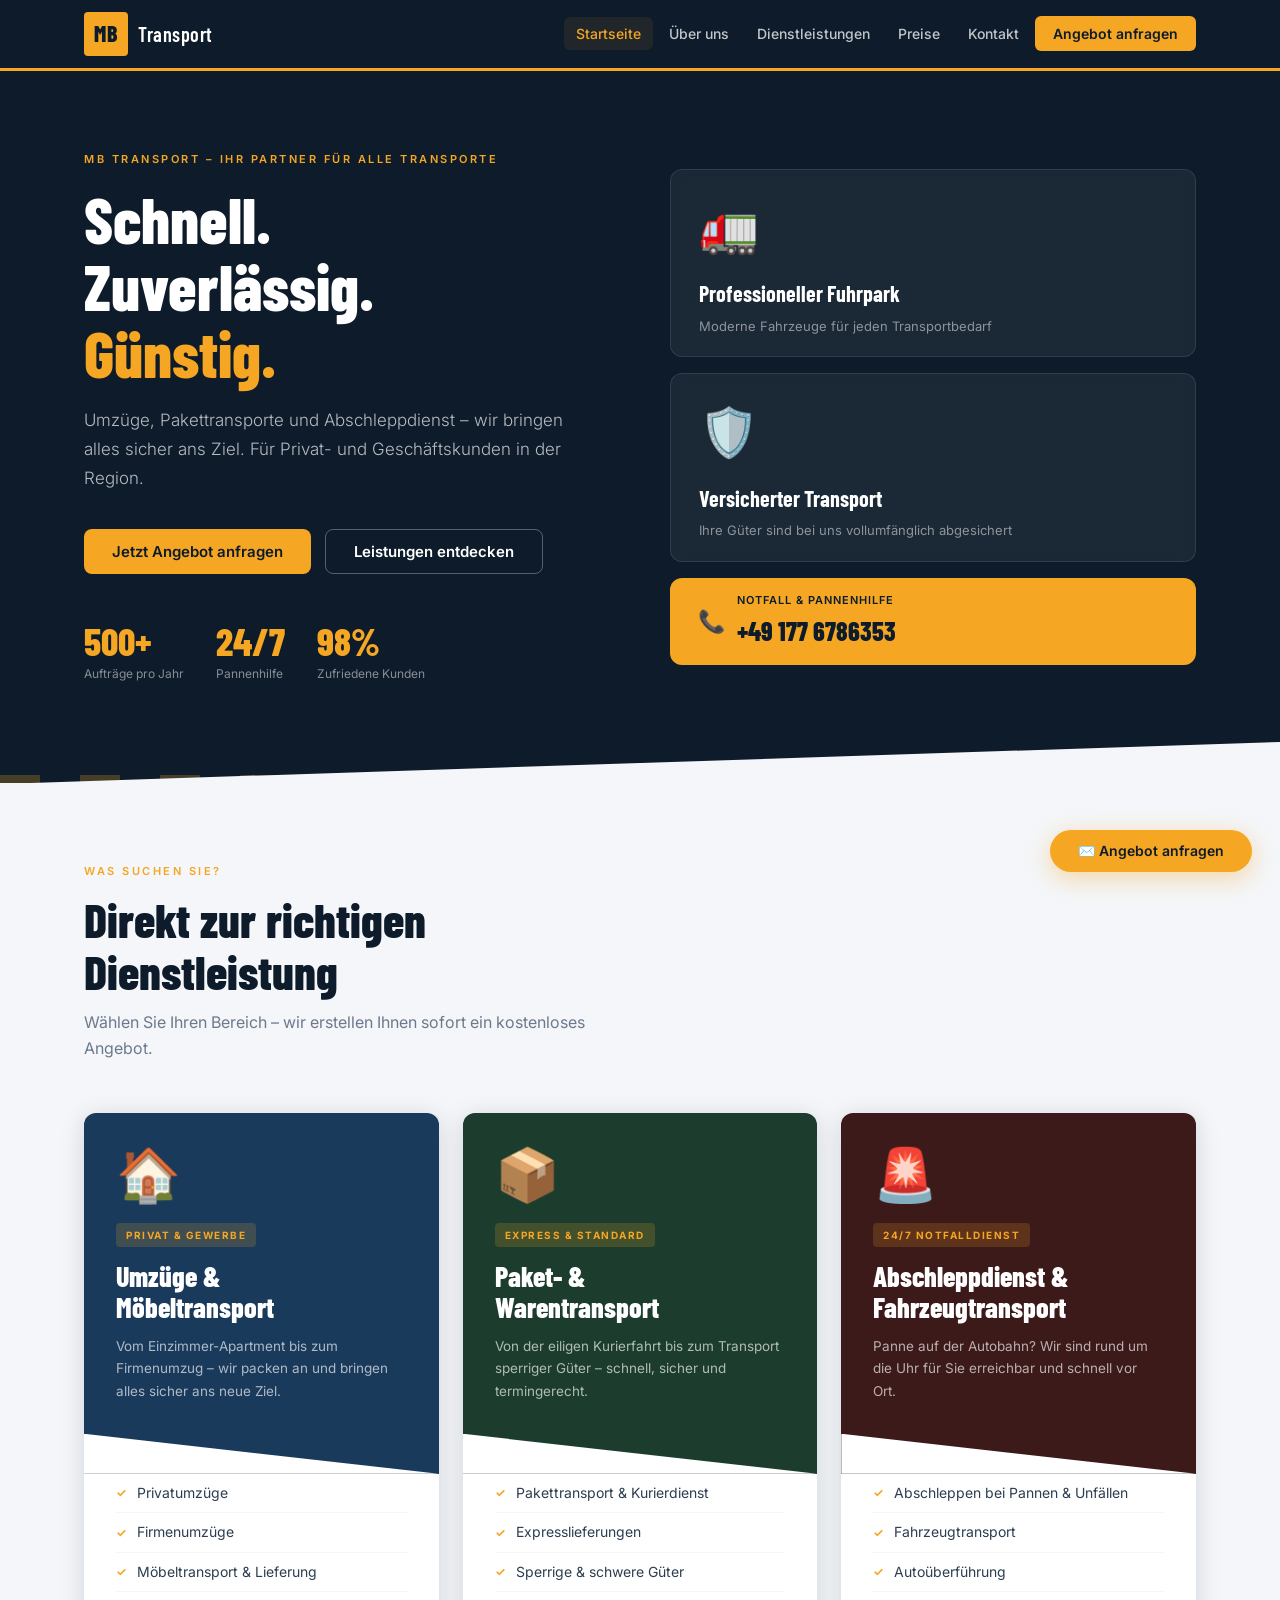
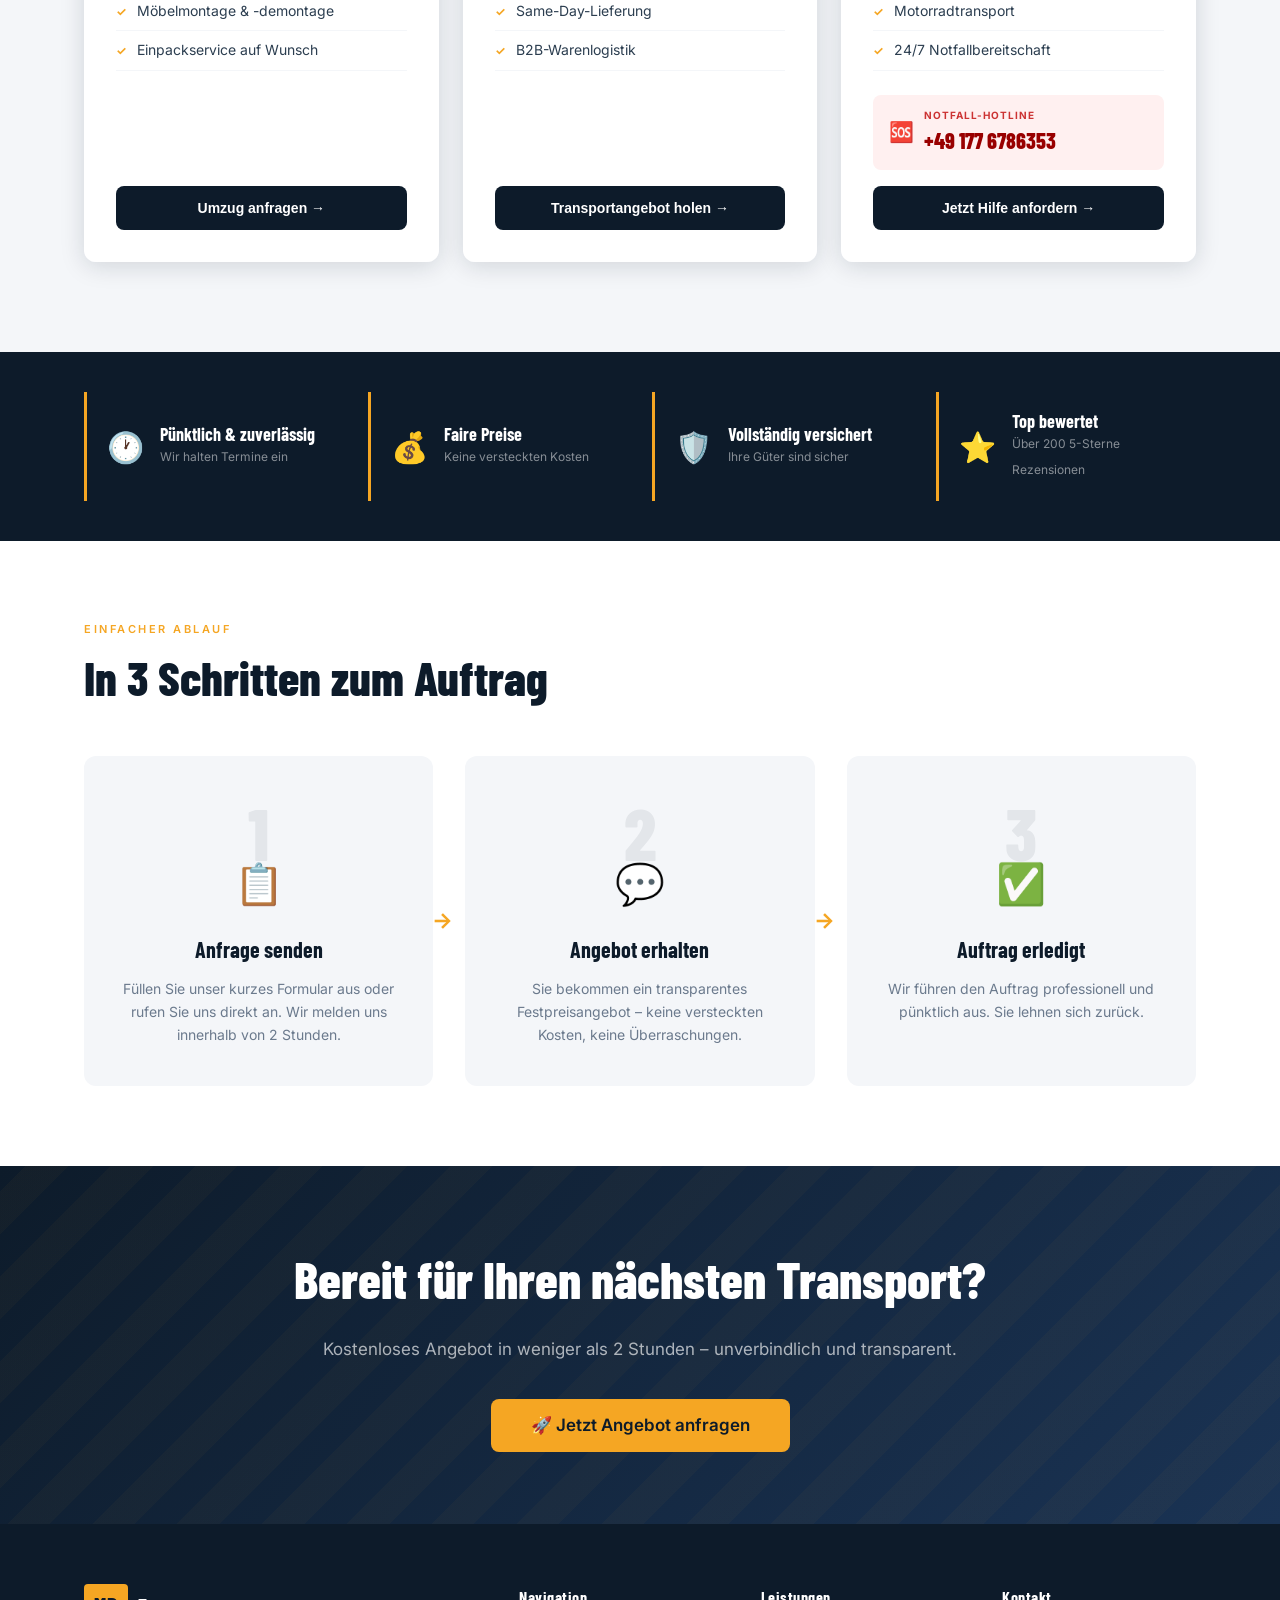
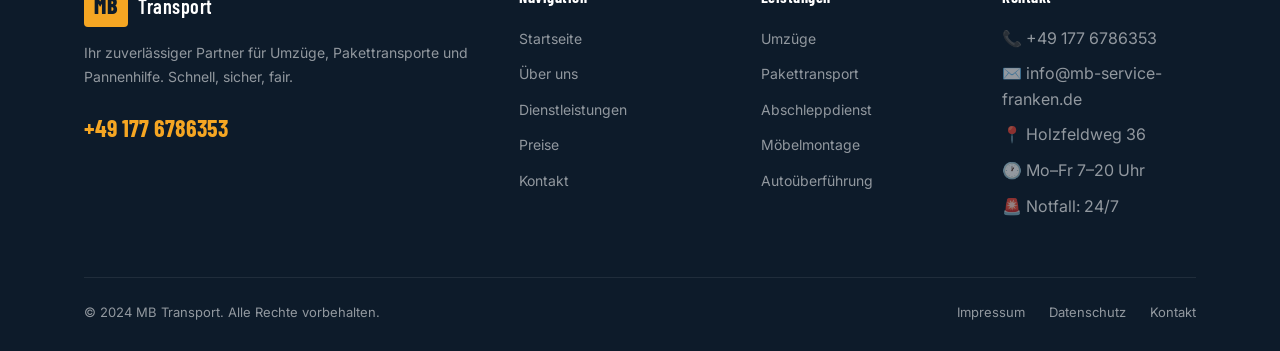
==== index.html @ 2ef8a7c2 "Add files via upload" ====
<!DOCTYPE html>
<html lang="de">
<head>
  <meta charset="UTF-8" />
  <meta name="viewport" content="width=device-width, initial-scale=1.0" />
  <title>MB Transport – Umzüge, Pakete & Abschlepp</title>
  <link rel="preconnect" href="https://fonts.googleapis.com" />
  <link href="https://fonts.googleapis.com/css2?family=Barlow+Condensed:wght@400;600;700;800&family=Inter:wght@300;400;500;600&display=swap" rel="stylesheet" />
  <style>
    /* ── TOKENS ───────────────────────────────────────────── */
    :root {
      --ink:     #0D1B2A;
      --accent:  #F5A623;
      --accent2: #E09010;
      --mid:     #2C3E50;
      --light:   #F4F6F9;
      --muted:   #6B7A8D;
      --white:   #FFFFFF;
      --card1:   #1A3A5C;
      --card2:   #1C3D2E;
      --card3:   #3D1A1A;
      --radius:  12px;
      --shadow:  0 4px 24px rgba(13,27,42,.15);
      --transition: .25s cubic-bezier(.4,0,.2,1);
    }

    /* ── RESET ────────────────────────────────────────────── */
    *, *::before, *::after { box-sizing: border-box; margin: 0; padding: 0; }
    html { scroll-behavior: smooth; }
    body {
      font-family: 'Inter', sans-serif;
      background: var(--white);
      color: var(--mid);
      line-height: 1.6;
      overflow-x: hidden;
    }
    img { display: block; max-width: 100%; }
    a { color: inherit; text-decoration: none; }
    ul { list-style: none; }

    /* ── UTILITY ──────────────────────────────────────────── */
    .container { max-width: 1160px; margin: 0 auto; padding: 0 24px; }
    .sr-only { position: absolute; width: 1px; height: 1px; overflow: hidden; clip: rect(0,0,0,0); }
    .page { display: none; }
    .page.active { display: block; }

    /* ── NAV ──────────────────────────────────────────────── */
    .nav {
      position: sticky; top: 0; z-index: 100;
      background: var(--ink);
      border-bottom: 3px solid var(--accent);
    }
    .nav__inner {
      display: flex; align-items: center; justify-content: space-between;
      height: 68px;
    }
    .nav__logo {
      display: flex; align-items: center; gap: 10px; cursor: pointer;
    }
    .nav__logo-badge {
      background: var(--accent);
      color: var(--ink);
      font-family: 'Barlow Condensed', sans-serif;
      font-weight: 800;
      font-size: 22px;
      letter-spacing: .5px;
      padding: 4px 10px;
      border-radius: 4px;
    }
    .nav__logo-text {
      font-family: 'Barlow Condensed', sans-serif;
      font-size: 20px;
      font-weight: 600;
      color: var(--white);
      letter-spacing: .5px;
    }
    .nav__links {
      display: flex; align-items: center; gap: 4px;
    }
    .nav__link {
      color: rgba(255,255,255,.75);
      font-size: 14px;
      font-weight: 500;
      padding: 8px 12px;
      border-radius: 6px;
      transition: var(--transition);
      cursor: pointer;
    }
    .nav__link:hover, .nav__link.active {
      color: var(--accent);
      background: rgba(245,166,35,.08);
    }
    .nav__cta {
      background: var(--accent);
      color: var(--ink) !important;
      font-weight: 600;
      border-radius: 6px;
      padding: 9px 18px !important;
    }
    .nav__cta:hover { background: var(--accent2); }
    .nav__hamburger {
      display: none; flex-direction: column; gap: 5px; cursor: pointer;
      background: none; border: none; padding: 8px;
    }
    .nav__hamburger span {
      width: 24px; height: 2px; background: var(--white); border-radius: 2px;
      transition: var(--transition);
    }
    .nav__mobile {
      display: none; flex-direction: column;
      background: var(--ink); padding: 12px 24px 20px;
      border-top: 1px solid rgba(255,255,255,.1);
    }
    .nav__mobile.open { display: flex; }
    .nav__mobile .nav__link { padding: 12px 0; border-bottom: 1px solid rgba(255,255,255,.06); }

    /* ── HERO ─────────────────────────────────────────────── */
    .hero {
      background: var(--ink);
      padding: 80px 0 100px;
      position: relative;
      overflow: hidden;
    }
    .hero::after {
      content: '';
      position: absolute; bottom: -1px; left: 0; right: 0; height: 60px;
      background: var(--light);
      clip-path: polygon(0 100%, 100% 100%, 100% 30%, 0 100%);
    }
    .hero__road {
      position: absolute; bottom: 0; left: 0; right: 0; height: 8px;
      background: repeating-linear-gradient(90deg, var(--accent) 0, var(--accent) 40px, transparent 40px, transparent 80px);
      opacity: .25;
    }
    .hero__inner {
      display: grid; grid-template-columns: 1fr 1fr; gap: 60px; align-items: center;
    }
    .hero__eyebrow {
      font-size: 11px; font-weight: 600; letter-spacing: 2.5px;
      text-transform: uppercase; color: var(--accent);
      margin-bottom: 16px;
    }
    .hero__headline {
      font-family: 'Barlow Condensed', sans-serif;
      font-size: clamp(44px, 5vw, 68px);
      font-weight: 800;
      line-height: 1.05;
      color: var(--white);
      margin-bottom: 20px;
    }
    .hero__headline span { color: var(--accent); }
    .hero__sub {
      font-size: 17px; font-weight: 300;
      color: rgba(255,255,255,.7);
      line-height: 1.7;
      margin-bottom: 36px;
      max-width: 480px;
    }
    .hero__actions { display: flex; gap: 14px; flex-wrap: wrap; }
    .btn {
      display: inline-flex; align-items: center; gap: 8px;
      font-family: 'Inter', sans-serif;
      font-size: 15px; font-weight: 600;
      padding: 14px 28px; border-radius: 8px;
      border: none; cursor: pointer;
      transition: var(--transition);
      line-height: 1;
    }
    .btn-primary {
      background: var(--accent); color: var(--ink);
    }
    .btn-primary:hover { background: var(--accent2); transform: translateY(-1px); }
    .btn-ghost {
      background: transparent; color: var(--white);
      border: 1.5px solid rgba(255,255,255,.3);
    }
    .btn-ghost:hover { border-color: var(--accent); color: var(--accent); }
    .hero__stats {
      display: flex; gap: 32px; margin-top: 48px;
    }
    .hero__stat-num {
      font-family: 'Barlow Condensed', sans-serif;
      font-size: 38px; font-weight: 800; color: var(--accent);
      line-height: 1;
    }
    .hero__stat-label {
      font-size: 12px; color: rgba(255,255,255,.5);
      margin-top: 4px;
    }
    .hero__visual {
      display: flex; flex-direction: column; gap: 16px; align-items: flex-end;
    }
    .hero__truck-card {
      background: rgba(255,255,255,.06);
      border: 1px solid rgba(255,255,255,.1);
      border-radius: var(--radius);
      padding: 20px 28px;
      width: 100%;
      backdrop-filter: blur(8px);
    }
    .hero__truck-icon { font-size: 48px; margin-bottom: 10px; }
    .hero__truck-title {
      font-family: 'Barlow Condensed', sans-serif;
      font-size: 22px; font-weight: 700; color: var(--white);
    }
    .hero__truck-desc { font-size: 13px; color: rgba(255,255,255,.5); margin-top: 4px; }
    .hero__phone-bar {
      background: var(--accent);
      border-radius: var(--radius);
      padding: 14px 28px;
      width: 100%;
      display: flex; align-items: center; gap: 12px;
    }
    .hero__phone-icon { font-size: 22px; }
    .hero__phone-label { font-size: 11px; font-weight: 600; color: var(--ink); text-transform: uppercase; letter-spacing: 1px; }
    .hero__phone-num { font-family: 'Barlow Condensed', sans-serif; font-size: 26px; font-weight: 800; color: var(--ink); }

    /* ── SERVICE TILES ────────────────────────────────────── */
    .tiles-section {
      background: var(--light);
      padding: 80px 0 90px;
    }
    .section-label {
      font-size: 11px; font-weight: 600; letter-spacing: 2.5px;
      text-transform: uppercase; color: var(--accent);
      margin-bottom: 12px;
    }
    .section-headline {
      font-family: 'Barlow Condensed', sans-serif;
      font-size: clamp(32px, 4vw, 48px);
      font-weight: 800;
      color: var(--ink);
      line-height: 1.1;
      margin-bottom: 12px;
    }
    .section-sub {
      font-size: 16px; color: var(--muted); max-width: 520px; margin-bottom: 52px;
    }
    .tiles-grid {
      display: grid; grid-template-columns: repeat(3, 1fr); gap: 24px;
    }
    .tile {
      border-radius: var(--radius);
      overflow: hidden;
      cursor: pointer;
      transition: var(--transition);
      box-shadow: var(--shadow);
      display: flex; flex-direction: column;
    }
    .tile:hover { transform: translateY(-6px); box-shadow: 0 12px 40px rgba(13,27,42,.22); }
    .tile__top {
      padding: 36px 32px 0;
      position: relative;
    }
    .tile--move .tile__top  { background: var(--card1); }
    .tile--parcel .tile__top { background: var(--card2); }
    .tile--tow .tile__top   { background: var(--card3); }
    .tile__icon {
      font-size: 52px; line-height: 1; margin-bottom: 20px;
    }
    .tile__tag {
      display: inline-block;
      font-size: 10px; font-weight: 700; letter-spacing: 1.5px;
      text-transform: uppercase;
      background: rgba(245,166,35,.18);
      color: var(--accent);
      padding: 4px 10px; border-radius: 4px;
      margin-bottom: 14px;
    }
    .tile__title {
      font-family: 'Barlow Condensed', sans-serif;
      font-size: 28px; font-weight: 800;
      color: var(--white);
      line-height: 1.1;
      margin-bottom: 12px;
    }
    .tile__desc {
      font-size: 13.5px; color: rgba(255,255,255,.65);
      line-height: 1.65;
      padding-bottom: 32px;
    }
    /* diagonal clip between top and bottom */
    .tile__clip {
      height: 40px;
      position: relative;
    }
    .tile--move .tile__clip  { background: var(--card1); }
    .tile--parcel .tile__clip { background: var(--card2); }
    .tile--tow .tile__clip   { background: var(--card3); }
    .tile__clip::after {
      content: '';
      position: absolute; bottom: 0; left: 0; right: 0; top: 0;
      background: var(--white);
      clip-path: polygon(0 100%, 100% 100%, 100% 100%, 0 0);
    }
    .tile__bottom {
      background: var(--white);
      padding: 0 32px 32px;
      flex: 1; display: flex; flex-direction: column;
    }
    .tile__list {
      margin-bottom: 24px; flex: 1;
    }
    .tile__list li {
      display: flex; align-items: center; gap: 10px;
      font-size: 14px; color: var(--mid);
      padding: 8px 0;
      border-bottom: 1px solid var(--light);
    }
    .tile__list li::before {
      content: '✓';
      font-weight: 700; font-size: 12px;
      color: var(--accent);
      flex-shrink: 0;
    }
    .tile__btn {
      display: block; width: 100%;
      text-align: center;
      background: var(--ink); color: var(--white);
      font-size: 14px; font-weight: 600;
      padding: 14px;
      border-radius: 8px;
      border: none; cursor: pointer;
      transition: var(--transition);
    }
    .tile__btn:hover { background: var(--accent); color: var(--ink); }

    /* ── TRUST STRIP ──────────────────────────────────────── */
    .trust-strip {
      background: var(--ink);
      padding: 40px 0;
    }
    .trust-grid {
      display: grid; grid-template-columns: repeat(4, 1fr); gap: 24px;
    }
    .trust-item {
      display: flex; align-items: center; gap: 16px;
      padding: 20px;
      border-left: 3px solid var(--accent);
    }
    .trust-item__icon { font-size: 30px; }
    .trust-item__text strong {
      display: block;
      font-family: 'Barlow Condensed', sans-serif;
      font-size: 18px; font-weight: 700; color: var(--white);
      line-height: 1;
    }
    .trust-item__text span {
      font-size: 12px; color: rgba(255,255,255,.5);
    }

    /* ── HOW IT WORKS ─────────────────────────────────────── */
    .how-section { padding: 80px 0; background: var(--white); }
    .steps-grid {
      display: grid; grid-template-columns: repeat(3, 1fr); gap: 32px; margin-top: 52px;
    }
    .step {
      text-align: center; padding: 40px 28px;
      border-radius: var(--radius);
      background: var(--light);
      position: relative;
    }
    .step__num {
      font-family: 'Barlow Condensed', sans-serif;
      font-size: 72px; font-weight: 800;
      color: rgba(13,27,42,.07);
      line-height: 1; margin-bottom: -16px;
    }
    .step__icon { font-size: 40px; margin-bottom: 16px; }
    .step__title {
      font-family: 'Barlow Condensed', sans-serif;
      font-size: 22px; font-weight: 700; color: var(--ink);
      margin-bottom: 10px;
    }
    .step__desc { font-size: 14px; color: var(--muted); line-height: 1.65; }
    .step::after {
      content: '→';
      position: absolute; right: -20px; top: 50%;
      transform: translateY(-50%);
      font-size: 22px; color: var(--accent); font-weight: 700;
      z-index: 1;
    }
    .step:last-child::after { display: none; }

    /* ── CTA BANNER ───────────────────────────────────────── */
    .cta-banner {
      background: linear-gradient(135deg, var(--ink) 0%, #1a3354 100%);
      padding: 72px 0;
      text-align: center;
      position: relative;
      overflow: hidden;
    }
    .cta-banner::before {
      content: '';
      position: absolute; top: 0; left: 0; right: 0; bottom: 0;
      background: repeating-linear-gradient(
        -45deg,
        transparent, transparent 30px,
        rgba(245,166,35,.03) 30px, rgba(245,166,35,.03) 60px
      );
    }
    .cta-banner__inner { position: relative; z-index: 1; }
    .cta-banner h2 {
      font-family: 'Barlow Condensed', sans-serif;
      font-size: clamp(32px, 4vw, 52px); font-weight: 800;
      color: var(--white); margin-bottom: 16px;
    }
    .cta-banner p { font-size: 17px; color: rgba(255,255,255,.65); margin-bottom: 36px; }
    .cta-banner .btn-primary { font-size: 17px; padding: 18px 40px; }

    /* ── INNER PAGES ──────────────────────────────────────── */
    .page-hero {
      background: var(--ink);
      padding: 60px 0 70px;
      position: relative; overflow: hidden;
    }
    .page-hero::after {
      content: '';
      position: absolute; bottom: -1px; left: 0; right: 0; height: 50px;
      background: var(--light);
      clip-path: polygon(0 100%, 100% 100%, 100% 40%, 0 100%);
    }
    .page-hero__eyebrow {
      font-size: 11px; font-weight: 600; letter-spacing: 2px;
      text-transform: uppercase; color: var(--accent); margin-bottom: 14px;
    }
    .page-hero h1 {
      font-family: 'Barlow Condensed', sans-serif;
      font-size: clamp(38px, 5vw, 60px); font-weight: 800;
      color: var(--white); line-height: 1.05; margin-bottom: 14px;
    }
    .page-hero p { font-size: 16px; color: rgba(255,255,255,.65); max-width: 600px; }
    .inner-section { padding: 70px 0; }
    .inner-section:nth-child(even) { background: var(--light); }

    /* ── UEBER UNS ────────────────────────────────────────── */
    .about-grid { display: grid; grid-template-columns: 1fr 1fr; gap: 60px; align-items: center; }
    .about-img {
      background: linear-gradient(135deg, var(--card1) 0%, var(--ink) 100%);
      border-radius: var(--radius);
      height: 380px;
      display: flex; flex-direction: column; align-items: center; justify-content: center; gap: 16px;
    }
    .about-img span { font-size: 80px; }
    .about-img p { font-family: 'Barlow Condensed', sans-serif; font-size: 28px; font-weight: 700; color: rgba(255,255,255,.4); }
    .about-text h2 {
      font-family: 'Barlow Condensed', sans-serif;
      font-size: 38px; font-weight: 800; color: var(--ink); margin-bottom: 16px;
    }
    .about-text p { font-size: 15px; color: var(--muted); line-height: 1.75; margin-bottom: 16px; }
    .about-vals {
      display: grid; grid-template-columns: 1fr 1fr; gap: 16px; margin-top: 32px;
    }
    .about-val {
      padding: 20px;
      background: var(--light);
      border-radius: 8px;
      border-left: 3px solid var(--accent);
    }
    .about-val strong { display: block; color: var(--ink); font-size: 15px; margin-bottom: 4px; }
    .about-val span { font-size: 13px; color: var(--muted); }

    /* ── DIENSTLEISTUNGEN DETAIL ──────────────────────────── */
    .service-cards-grid {
      display: grid; grid-template-columns: repeat(auto-fill, minmax(300px, 1fr)); gap: 24px;
    }
    .service-card {
      background: var(--white);
      border-radius: var(--radius);
      padding: 32px;
      box-shadow: var(--shadow);
      border-top: 4px solid var(--accent);
    }
    .service-card__icon { font-size: 40px; margin-bottom: 16px; }
    .service-card h3 {
      font-family: 'Barlow Condensed', sans-serif;
      font-size: 24px; font-weight: 700; color: var(--ink); margin-bottom: 10px;
    }
    .service-card p { font-size: 14px; color: var(--muted); line-height: 1.65; margin-bottom: 16px; }
    .service-card ul { margin-bottom: 20px; }
    .service-card ul li {
      font-size: 13px; color: var(--mid); padding: 5px 0;
      border-bottom: 1px solid var(--light);
      padding-left: 18px; position: relative;
    }
    .service-card ul li::before {
      content: '›'; position: absolute; left: 0;
      color: var(--accent); font-weight: 700;
    }

    /* ── PREISE ───────────────────────────────────────────── */
    .price-grid {
      display: grid; grid-template-columns: repeat(3, 1fr); gap: 24px;
    }
    .price-card {
      background: var(--white); border-radius: var(--radius);
      box-shadow: var(--shadow); overflow: hidden;
      transition: var(--transition);
    }
    .price-card:hover { transform: translateY(-4px); }
    .price-card--featured { border: 2px solid var(--accent); }
    .price-card__head {
      background: var(--ink); padding: 32px 28px 24px;
    }
    .price-card--featured .price-card__head { background: var(--accent); }
    .price-card__badge {
      display: inline-block; font-size: 10px; font-weight: 700;
      letter-spacing: 1.5px; text-transform: uppercase;
      background: rgba(245,166,35,.2); color: var(--accent);
      padding: 4px 10px; border-radius: 4px; margin-bottom: 14px;
    }
    .price-card--featured .price-card__badge {
      background: rgba(13,27,42,.15); color: var(--ink);
    }
    .price-card__title {
      font-family: 'Barlow Condensed', sans-serif;
      font-size: 26px; font-weight: 800; color: var(--white); margin-bottom: 4px;
    }
    .price-card--featured .price-card__title { color: var(--ink); }
    .price-card__price {
      font-family: 'Barlow Condensed', sans-serif;
      font-size: 46px; font-weight: 800; color: var(--accent); line-height: 1;
    }
    .price-card--featured .price-card__price { color: var(--ink); }
    .price-card__price span { font-size: 16px; font-weight: 400; }
    .price-card__body { padding: 28px; }
    .price-card__list li {
      display: flex; align-items: center; gap: 10px;
      font-size: 14px; color: var(--mid);
      padding: 8px 0; border-bottom: 1px solid var(--light);
    }
    .price-card__list li::before {
      content: '✓'; font-weight: 700; font-size: 12px;
      color: var(--accent); flex-shrink: 0;
    }
    .price-note {
      background: var(--light); border-radius: var(--radius);
      padding: 32px; margin-top: 40px;
      border-left: 4px solid var(--accent);
    }
    .price-note h3 {
      font-family: 'Barlow Condensed', sans-serif;
      font-size: 22px; font-weight: 700; color: var(--ink); margin-bottom: 10px;
    }
    .price-note p { font-size: 14px; color: var(--muted); line-height: 1.65; }

    /* ── KONTAKT ──────────────────────────────────────────── */
    .contact-grid { display: grid; grid-template-columns: 1fr 1.6fr; gap: 48px; }
    .contact-info h2 {
      font-family: 'Barlow Condensed', sans-serif;
      font-size: 34px; font-weight: 800; color: var(--ink); margin-bottom: 24px;
    }
    .contact-item {
      display: flex; gap: 16px; align-items: flex-start;
      padding: 20px 0; border-bottom: 1px solid var(--light);
    }
    .contact-item__icon { font-size: 26px; flex-shrink: 0; margin-top: 2px; }
    .contact-item strong { display: block; color: var(--ink); font-size: 15px; margin-bottom: 4px; }
    .contact-item span { font-size: 14px; color: var(--muted); }
    .emergency-box {
      background: var(--card3);
      border-radius: var(--radius);
      padding: 24px;
      margin-top: 24px;
      border: 1px solid rgba(245,100,50,.2);
    }
    .emergency-box__label {
      font-size: 11px; font-weight: 700; letter-spacing: 2px;
      text-transform: uppercase; color: #ff6b6b; margin-bottom: 8px;
    }
    .emergency-box__num {
      font-family: 'Barlow Condensed', sans-serif;
      font-size: 38px; font-weight: 800; color: var(--white);
    }
    .emergency-box__desc { font-size: 13px; color: rgba(255,255,255,.5); margin-top: 6px; }
    .contact-form { display: flex; flex-direction: column; gap: 16px; }
    .form-row { display: grid; grid-template-columns: 1fr 1fr; gap: 16px; }
    .form-group { display: flex; flex-direction: column; gap: 6px; }
    .form-group label { font-size: 13px; font-weight: 600; color: var(--ink); }
    .form-group input,
    .form-group select,
    .form-group textarea {
      border: 1.5px solid #DDE2EA;
      border-radius: 8px;
      padding: 12px 16px;
      font-family: 'Inter', sans-serif;
      font-size: 14px; color: var(--mid);
      background: var(--white);
      transition: var(--transition);
      resize: vertical;
    }
    .form-group input:focus,
    .form-group select:focus,
    .form-group textarea:focus {
      outline: none; border-color: var(--accent);
      box-shadow: 0 0 0 3px rgba(245,166,35,.12);
    }
    .form-submit { align-self: flex-start; }
    .form-success {
      display: none;
      background: #e8f5e9; border: 1px solid #c8e6c9;
      border-radius: 8px; padding: 20px 24px;
      color: #2e7d32; font-size: 15px;
    }
    .form-success.visible { display: block; }

    /* ── IMPRESSUM / DATENSCHUTZ ──────────────────────────── */
    .legal-content {
      max-width: 760px;
    }
    .legal-content h2 {
      font-family: 'Barlow Condensed', sans-serif;
      font-size: 28px; font-weight: 700; color: var(--ink); margin: 32px 0 10px;
    }
    .legal-content h2:first-child { margin-top: 0; }
    .legal-content p { font-size: 15px; color: var(--muted); line-height: 1.75; margin-bottom: 12px; }

    /* ── FLOATING CTA ─────────────────────────────────────── */
    .floating-cta {
      position: fixed; bottom: 28px; right: 28px; z-index: 90;
    }
    .floating-cta .btn-primary {
      border-radius: 50px;
      box-shadow: 0 6px 24px rgba(245,166,35,.4);
      font-size: 14px;
    }
    .floating-cta .btn-primary:hover { transform: translateY(-2px); }

    /* ── FOOTER ───────────────────────────────────────────── */
    .footer {
      background: var(--ink);
      color: rgba(255,255,255,.55);
      padding: 60px 0 28px;
    }
    .footer__grid {
      display: grid; grid-template-columns: 2fr 1fr 1fr 1fr; gap: 48px;
      padding-bottom: 48px;
      border-bottom: 1px solid rgba(255,255,255,.08);
    }
    .footer__brand p { font-size: 14px; line-height: 1.7; margin: 14px 0 20px; }
    .footer__phone {
      font-family: 'Barlow Condensed', sans-serif;
      font-size: 24px; font-weight: 700; color: var(--accent);
    }
    .footer__heading {
      font-family: 'Barlow Condensed', sans-serif;
      font-size: 16px; font-weight: 700; color: var(--white);
      letter-spacing: .5px; margin-bottom: 16px;
    }
    .footer__links li { margin-bottom: 10px; }
    .footer__links a {
      font-size: 14px; transition: var(--transition); cursor: pointer;
    }
    .footer__links a:hover { color: var(--accent); }
    .footer__bottom {
      display: flex; justify-content: space-between; align-items: center;
      padding-top: 24px; font-size: 13px;
    }
    .footer__bottom-links { display: flex; gap: 24px; }
    .footer__bottom-links a { cursor: pointer; }
    .footer__bottom-links a:hover { color: var(--accent); }

    /* ── RESPONSIVE ───────────────────────────────────────── */
    @media (max-width: 900px) {
      .hero__inner { grid-template-columns: 1fr; }
      .hero__visual { display: none; }
      .tiles-grid { grid-template-columns: 1fr; }
      .trust-grid { grid-template-columns: 1fr 1fr; }
      .steps-grid { grid-template-columns: 1fr; }
      .step::after { display: none; }
      .about-grid { grid-template-columns: 1fr; }
      .contact-grid { grid-template-columns: 1fr; }
      .price-grid { grid-template-columns: 1fr; }
      .footer__grid { grid-template-columns: 1fr 1fr; }
      .form-row { grid-template-columns: 1fr; }
      .nav__links { display: none; }
      .nav__hamburger { display: flex; }
    }
    @media (max-width: 560px) {
      .trust-grid { grid-template-columns: 1fr; }
      .footer__grid { grid-template-columns: 1fr; }
      .about-vals { grid-template-columns: 1fr; }
      .footer__bottom { flex-direction: column; gap: 12px; text-align: center; }
    }
    @media (prefers-reduced-motion: reduce) {
      * { transition: none !important; animation: none !important; }
    }
  </style>
</head>
<body>

<!-- NAV -->
<nav class="nav" role="navigation" aria-label="Hauptnavigation">
  <div class="container nav__inner">
    <div class="nav__logo" onclick="showPage('home')">
      <span class="nav__logo-badge">MB</span>
      <span class="nav__logo-text">Transport</span>
    </div>
    <ul class="nav__links" role="list">
      <li><a class="nav__link active" onclick="showPage('home')" role="button" tabindex="0">Startseite</a></li>
      <li><a class="nav__link" onclick="showPage('about')" role="button" tabindex="0">Über uns</a></li>
      <li><a class="nav__link" onclick="showPage('services')" role="button" tabindex="0">Dienstleistungen</a></li>
      <li><a class="nav__link" onclick="showPage('prices')" role="button" tabindex="0">Preise</a></li>
      <li><a class="nav__link" onclick="showPage('contact')" role="button" tabindex="0">Kontakt</a></li>
      <li><a class="nav__link nav__cta" onclick="showPage('contact')" role="button" tabindex="0">Angebot anfragen</a></li>
    </ul>
    <button class="nav__hamburger" aria-label="Menü öffnen" onclick="toggleMenu()">
      <span></span><span></span><span></span>
    </button>
  </div>
  <div class="nav__mobile" id="mobileMenu" role="menu">
    <a class="nav__link" onclick="showPage('home');toggleMenu()" role="menuitem">Startseite</a>
    <a class="nav__link" onclick="showPage('about');toggleMenu()" role="menuitem">Über uns</a>
    <a class="nav__link" onclick="showPage('services');toggleMenu()" role="menuitem">Dienstleistungen</a>
    <a class="nav__link" onclick="showPage('prices');toggleMenu()" role="menuitem">Preise</a>
    <a class="nav__link" onclick="showPage('contact');toggleMenu()" role="menuitem">Kontakt</a>
    <a class="nav__link" onclick="showPage('contact');toggleMenu()" role="menuitem" style="color:var(--accent);font-weight:700;">Angebot anfragen →</a>
  </div>
</nav>

<!-- ══════════════════════════════════════════════════════════
     PAGE: HOME
══════════════════════════════════════════════════════════ -->
<div id="page-home" class="page active">

  <!-- HERO -->
  <section class="hero" aria-label="Willkommen">
    <div class="container hero__inner">
      <div>
        <p class="hero__eyebrow">MB Transport – Ihr Partner für alle Transporte</p>
        <h1 class="hero__headline">Schnell.<br>Zuverlässig.<br><span>Günstig.</span></h1>
        <p class="hero__sub">Umzüge, Pakettransporte und Abschleppdienst – wir bringen alles sicher ans Ziel. Für Privat- und Geschäftskunden in der Region.</p>
        <div class="hero__actions">
          <button class="btn btn-primary" onclick="showPage('contact')">Jetzt Angebot anfragen</button>
          <button class="btn btn-ghost" onclick="document.getElementById('tiles').scrollIntoView({behavior:'smooth'})">Leistungen entdecken</button>
        </div>
        <div class="hero__stats">
          <div>
            <div class="hero__stat-num">500+</div>
            <div class="hero__stat-label">Aufträge pro Jahr</div>
          </div>
          <div>
            <div class="hero__stat-num">24/7</div>
            <div class="hero__stat-label">Pannenhilfe</div>
          </div>
          <div>
            <div class="hero__stat-num">98%</div>
            <div class="hero__stat-label">Zufriedene Kunden</div>
          </div>
        </div>
      </div>
      <div class="hero__visual">
        <div class="hero__truck-card">
          <div class="hero__truck-icon">🚛</div>
          <div class="hero__truck-title">Professioneller Fuhrpark</div>
          <div class="hero__truck-desc">Moderne Fahrzeuge für jeden Transportbedarf</div>
        </div>
        <div class="hero__truck-card">
          <div class="hero__truck-icon">🛡️</div>
          <div class="hero__truck-title">Versicherter Transport</div>
          <div class="hero__truck-desc">Ihre Güter sind bei uns vollumfänglich abgesichert</div>
        </div>
        <div class="hero__phone-bar">
          <div class="hero__phone-icon">📞</div>
          <div>
            <div class="hero__phone-label">Notfall & Pannenhilfe</div>
            <div class="hero__phone-num">+49 177 6786353</div>
          </div>
        </div>
      </div>
    </div>
    <div class="hero__road" aria-hidden="true"></div>
  </section>

  <!-- SERVICE TILES -->
  <section class="tiles-section" id="tiles" aria-label="Unsere Dienstleistungen">
    <div class="container">
      <p class="section-label">Was suchen Sie?</p>
      <h2 class="section-headline">Direkt zur richtigen<br>Dienstleistung</h2>
      <p class="section-sub">Wählen Sie Ihren Bereich – wir erstellen Ihnen sofort ein kostenloses Angebot.</p>
      <div class="tiles-grid">

        <!-- Tile 1: Umzüge -->
        <article class="tile tile--move" onclick="showPage('move')">
          <div class="tile__top">
            <div class="tile__icon" aria-hidden="true">🏠</div>
            <div class="tile__tag">Privat & Gewerbe</div>
            <h3 class="tile__title">Umzüge &amp;<br>Möbeltransport</h3>
            <p class="tile__desc">Vom Einzimmer-Apartment bis zum Firmenumzug – wir packen an und bringen alles sicher ans neue Ziel.</p>
          </div>
          <div class="tile__clip" aria-hidden="true"></div>
          <div class="tile__bottom">
            <ul class="tile__list" role="list">
              <li>Privatumzüge</li>
              <li>Firmenumzüge</li>
              <li>Möbeltransport &amp; Lieferung</li>
              <li>Möbelmontage &amp; -demontage</li>
              <li>Einpackservice auf Wunsch</li>
            </ul>
            <button class="tile__btn" onclick="showPage('move');event.stopPropagation()">Umzug anfragen →</button>
          </div>
        </article>

        <!-- Tile 2: Pakete -->
        <article class="tile tile--parcel" onclick="showPage('parcel')">
          <div class="tile__top">
            <div class="tile__icon" aria-hidden="true">📦</div>
            <div class="tile__tag">Express & Standard</div>
            <h3 class="tile__title">Paket- &amp;<br>Warentransport</h3>
            <p class="tile__desc">Von der eiligen Kurierfahrt bis zum Transport sperriger Güter – schnell, sicher und termingerecht.</p>
          </div>
          <div class="tile__clip" aria-hidden="true"></div>
          <div class="tile__bottom">
            <ul class="tile__list" role="list">
              <li>Pakettransport &amp; Kurierdienst</li>
              <li>Expresslieferungen</li>
              <li>Sperrige &amp; schwere Güter</li>
              <li>Same-Day-Lieferung</li>
              <li>B2B-Warenlogistik</li>
            </ul>
            <button class="tile__btn" onclick="showPage('parcel');event.stopPropagation()">Transportangebot holen →</button>
          </div>
        </article>

        <!-- Tile 3: Abschlepp -->
        <article class="tile tile--tow" onclick="showPage('tow')">
          <div class="tile__top">
            <div class="tile__icon" aria-hidden="true">🚨</div>
            <div class="tile__tag">24/7 Notfalldienst</div>
            <h3 class="tile__title">Abschleppdienst &amp;<br>Fahrzeugtransport</h3>
            <p class="tile__desc">Panne auf der Autobahn? Wir sind rund um die Uhr für Sie erreichbar und schnell vor Ort.</p>
          </div>
          <div class="tile__clip" aria-hidden="true"></div>
          <div class="tile__bottom">
            <ul class="tile__list" role="list">
              <li>Abschleppen bei Pannen &amp; Unfällen</li>
              <li>Fahrzeugtransport</li>
              <li>Autoüberführung</li>
              <li>Motorradtransport</li>
              <li>24/7 Notfallbereitschaft</li>
            </ul>
            <div style="background:#fff0f0;border-radius:8px;padding:12px 16px;margin-bottom:16px;display:flex;align-items:center;gap:10px;">
              <span style="font-size:20px;">🆘</span>
              <div>
                <div style="font-size:10px;font-weight:700;color:#cc3333;letter-spacing:1px;text-transform:uppercase;">Notfall-Hotline</div>
                <div style="font-family:'Barlow Condensed',sans-serif;font-size:22px;font-weight:800;color:#990000;">+49 177 6786353</div>
              </div>
            </div>
            <button class="tile__btn" onclick="showPage('tow');event.stopPropagation()">Jetzt Hilfe anfordern →</button>
          </div>
        </article>

      </div>
    </div>
  </section>

  <!-- TRUST STRIP -->
  <div class="trust-strip" aria-label="Unsere Stärken">
    <div class="container">
      <div class="trust-grid">
        <div class="trust-item">
          <div class="trust-item__icon" aria-hidden="true">🕐</div>
          <div class="trust-item__text">
            <strong>Pünktlich &amp; zuverlässig</strong>
            <span>Wir halten Termine ein</span>
          </div>
        </div>
        <div class="trust-item">
          <div class="trust-item__icon" aria-hidden="true">💰</div>
          <div class="trust-item__text">
            <strong>Faire Preise</strong>
            <span>Keine versteckten Kosten</span>
          </div>
        </div>
        <div class="trust-item">
          <div class="trust-item__icon" aria-hidden="true">🛡️</div>
          <div class="trust-item__text">
            <strong>Vollständig versichert</strong>
            <span>Ihre Güter sind sicher</span>
          </div>
        </div>
        <div class="trust-item">
          <div class="trust-item__icon" aria-hidden="true">⭐</div>
          <div class="trust-item__text">
            <strong>Top bewertet</strong>
            <span>Über 200 5-Sterne Rezensionen</span>
          </div>
        </div>
      </div>
    </div>
  </div>

  <!-- HOW IT WORKS -->
  <section class="how-section" aria-label="So funktioniert es">
    <div class="container">
      <p class="section-label">Einfacher Ablauf</p>
      <h2 class="section-headline">In 3 Schritten zum Auftrag</h2>
      <div class="steps-grid">
        <div class="step">
          <div class="step__num" aria-hidden="true">1</div>
          <div class="step__icon" aria-hidden="true">📋</div>
          <h3 class="step__title">Anfrage senden</h3>
          <p class="step__desc">Füllen Sie unser kurzes Formular aus oder rufen Sie uns direkt an. Wir melden uns innerhalb von 2 Stunden.</p>
        </div>
        <div class="step">
          <div class="step__num" aria-hidden="true">2</div>
          <div class="step__icon" aria-hidden="true">💬</div>
          <h3 class="step__title">Angebot erhalten</h3>
          <p class="step__desc">Sie bekommen ein transparentes Festpreisangebot – keine versteckten Kosten, keine Überraschungen.</p>
        </div>
        <div class="step">
          <div class="step__num" aria-hidden="true">3</div>
          <div class="step__icon" aria-hidden="true">✅</div>
          <h3 class="step__title">Auftrag erledigt</h3>
          <p class="step__desc">Wir führen den Auftrag professionell und pünktlich aus. Sie lehnen sich zurück.</p>
        </div>
      </div>
    </div>
  </section>

  <!-- CTA BANNER -->
  <div class="cta-banner">
    <div class="container cta-banner__inner">
      <h2>Bereit für Ihren nächsten Transport?</h2>
      <p>Kostenloses Angebot in weniger als 2 Stunden – unverbindlich und transparent.</p>
      <button class="btn btn-primary" onclick="showPage('contact')">🚀 Jetzt Angebot anfragen</button>
    </div>
  </div>

</div><!-- /page-home -->


<!-- ══════════════════════════════════════════════════════════
     PAGE: ÜBER UNS
══════════════════════════════════════════════════════════ -->
<div id="page-about" class="page">
  <div class="page-hero">
    <div class="container">
      <p class="page-hero__eyebrow">Wir über uns</p>
      <h1>Ihr verlässlicher Partner<br>seit über 10 Jahren</h1>
      <p>MB Transport steht für Professionalität, Zuverlässigkeit und faire Preise – egal ob kleiner Paketversand oder großer Firmenumzug.</p>
    </div>
  </div>
  <section class="inner-section">
    <div class="container">
      <div class="about-grid">
        <div class="about-img" aria-hidden="true">
          <span>🚛</span>
          <p>MB Transport</p>
        </div>
        <div class="about-text">
          <h2>Wer steckt hinter MB Transport?</h2>
          <p>MB Transport wurde von Mehmet B. mit dem Ziel gegründet, Transportdienstleistungen anzubieten, die wirklich funktionieren: pünktlich, professionell und zu fairen Preisen.</p>
          <p>Was als kleines Umzugsunternehmen begann, ist heute ein vielseitiger Transportbetrieb mit eigenem Fuhrpark, erfahrenen Mitarbeitern und einem breiten Leistungsspektrum – von der Kurierfahrt bis zum 24/7-Abschleppdienst.</p>
          <p>Wir betreuen Privatkunden genauso wie mittelständische Unternehmen und legen bei jedem Auftrag die gleiche Sorgfalt an den Tag.</p>
          <div class="about-vals">
            <div class="about-val">
              <strong>🤝 Verlässlichkeit</strong>
              <span>Ein Versprechen ist ein Versprechen – bei uns auch.</span>
            </div>
            <div class="about-val">
              <strong>🛡️ Sicherheit</strong>
              <span>Vollversicherter Transport – Ihre Güter sind in guten Händen.</span>
            </div>
            <div class="about-val">
              <strong>💬 Transparenz</strong>
              <span>Festpreise ohne böse Überraschungen auf der Rechnung.</span>
            </div>
            <div class="about-val">
              <strong>⚡ Schnelligkeit</strong>
              <span>Kurzfristige Aufträge möglich – auch Same-Day.</span>
            </div>
          </div>
        </div>
      </div>
    </div>
  </section>
  <div class="cta-banner">
    <div class="container cta-banner__inner">
      <h2>Überzeugen Sie sich selbst.</h2>
      <p>Fordern Sie jetzt Ihr kostenloses Angebot an – ohne Verbindlichkeit.</p>
      <button class="btn btn-primary" onclick="showPage('contact')">Jetzt Angebot anfragen</button>
    </div>
  </div>
</div>


<!-- ══════════════════════════════════════════════════════════
     PAGE: DIENSTLEISTUNGEN
══════════════════════════════════════════════════════════ -->
<div id="page-services" class="page">
  <div class="page-hero">
    <div class="container">
      <p class="page-hero__eyebrow">Leistungsübersicht</p>
      <h1>Alle Dienstleistungen<br>im Überblick</h1>
      <p>Von Umzügen über Pakettransport bis hin zum Notfall-Abschleppdienst – MB Transport ist Ihr Komplettanbieter.</p>
    </div>
  </div>
  <section class="inner-section">
    <div class="container">
      <p class="section-label">Bereich 1</p>
      <h2 class="section-headline">Umzüge &amp; Möbeltransport</h2>
      <div class="service-cards-grid" style="margin-top:32px;">
        <div class="service-card">
          <div class="service-card__icon">🏠</div>
          <h3>Privatumzüge</h3>
          <p>Stressfreier Umzug von A nach B – wir kümmern uns um alles vom Einpacken bis zum Aufstellen.</p>
          <ul><li>Komplettumzüge inkl. Verpackung</li><li>Möbelmontage &amp; Demontage</li><li>Klaviertransport auf Anfrage</li></ul>
          <button class="btn btn-primary" style="font-size:13px;padding:10px 20px;" onclick="showPage('move')">Anfrage stellen</button>
        </div>
        <div class="service-card">
          <div class="service-card__icon">🏢</div>
          <h3>Firmenumzüge</h3>
          <p>Büro- und Gewerbeumzüge mit minimaler Betriebsunterbrechung – auch am Wochenende.</p>
          <ul><li>IT-Equipment sicher verpackt</li><li>Aktentransport &amp; Archivumzug</li><li>Planung und Koordination</li></ul>
          <button class="btn btn-primary" style="font-size:13px;padding:10px 20px;" onclick="showPage('move')">Anfrage stellen</button>
        </div>
        <div class="service-card">
          <div class="service-card__icon">🛋️</div>
          <h3>Möbeltransport</h3>
          <p>Einzelne Möbelstücke, Neulieferungen oder Entrümpelung – wir transportieren was Sie brauchen.</p>
          <ul><li>Einzelmöbel &amp; Sperrgut</li><li>Montage auf Wunsch</li><li>Entsorgung alter Möbel</li></ul>
          <button class="btn btn-primary" style="font-size:13px;padding:10px 20px;" onclick="showPage('move')">Anfrage stellen</button>
        </div>
      </div>
    </div>
  </section>
  <section class="inner-section">
    <div class="container">
      <p class="section-label">Bereich 2</p>
      <h2 class="section-headline">Paket- &amp; Warentransport</h2>
      <div class="service-cards-grid" style="margin-top:32px;">
        <div class="service-card">
          <div class="service-card__icon">📦</div>
          <h3>Pakettransport</h3>
          <p>Zuverlässige Paketlieferungen für Privat- und Geschäftskunden – auch sperriges Gut.</p>
          <ul><li>Standardpakete &amp; Sperrgut</li><li>Trackingnachweis auf Wunsch</li><li>Regionale &amp; überregionale Lieferung</li></ul>
          <button class="btn btn-primary" style="font-size:13px;padding:10px 20px;" onclick="showPage('parcel')">Anfrage stellen</button>
        </div>
        <div class="service-card">
          <div class="service-card__icon">⚡</div>
          <h3>Kurierfahrten &amp; Express</h3>
          <p>Dringende Lieferungen die nicht warten können – same-day Zustellung in der Region.</p>
          <ul><li>Same-Day Delivery</li><li>Direkttransport ohne Umweg</li><li>Kurzfristig buchbar</li></ul>
          <button class="btn btn-primary" style="font-size:13px;padding:10px 20px;" onclick="showPage('parcel')">Anfrage stellen</button>
        </div>
        <div class="service-card">
          <div class="service-card__icon">🏭</div>
          <h3>B2B Warenlogistik</h3>
          <p>Regelmäßige Warentransporte für Unternehmen – flexibel, verlässlich und kalkulierbar.</p>
          <ul><li>Palettentransport</li><li>Wiederkehrende Touren</li><li>Lager-zu-Lager-Service</li></ul>
          <button class="btn btn-primary" style="font-size:13px;padding:10px 20px;" onclick="showPage('parcel')">Anfrage stellen</button>
        </div>
      </div>
    </div>
  </section>
  <section class="inner-section">
    <div class="container">
      <p class="section-label">Bereich 3</p>
      <h2 class="section-headline">Abschleppdienst &amp; Fahrzeugtransport</h2>
      <div class="service-cards-grid" style="margin-top:32px;">
        <div class="service-card">
          <div class="service-card__icon">🚨</div>
          <h3>Pannenhilfe &amp; Abschleppen</h3>
          <p>24 Stunden, 7 Tage die Woche – wir sind bei jeder Panne schnell für Sie da.</p>
          <ul><li>Abschleppen nach Panne oder Unfall</li><li>Starthilfe &amp; Schlüsseldienst</li><li>Schnelle Reaktionszeiten</li></ul>
          <a href="tel:+49 177 6786353" style="display:inline-block;background:#cc3333;color:#fff;font-weight:700;padding:10px 20px;border-radius:8px;font-size:13px;">📞 Jetzt anrufen</a>
        </div>
        <div class="service-card">
          <div class="service-card__icon">🚗</div>
          <h3>Fahrzeugtransport</h3>
          <p>Transport von Pkw, Motorrädern und Fahrzeugen aller Art – sicher und termingerecht.</p>
          <ul><li>Offener &amp; geschlossener Transport</li><li>Oldtimer-Transport</li><li>Motorrad &amp; Quad</li></ul>
          <button class="btn btn-primary" style="font-size:13px;padding:10px 20px;" onclick="showPage('tow')">Anfrage stellen</button>
        </div>
        <div class="service-card">
          <div class="service-card__icon">🗺️</div>
          <h3>Autoüberführung</h3>
          <p>Ihr neues Fahrzeug kommt sicher zu Ihnen – oder wir überführen es dorthin, wo es sein soll.</p>
          <ul><li>Überführungsfahrten bundesweit</li><li>Neuwagen &amp; Gebrauchtfahrzeuge</li><li>Händler &amp; Privatkunden</li></ul>
          <button class="btn btn-primary" style="font-size:13px;padding:10px 20px;" onclick="showPage('tow')">Anfrage stellen</button>
        </div>
      </div>
    </div>
  </section>
  <div class="cta-banner">
    <div class="container cta-banner__inner">
      <h2>Die richtige Leistung gefunden?</h2>
      <p>Fordern Sie jetzt Ihr persönliches Angebot an.</p>
      <button class="btn btn-primary" onclick="showPage('contact')">Jetzt Angebot anfragen</button>
    </div>
  </div>
</div>


<!-- ══════════════════════════════════════════════════════════
     PAGE: PREISE
══════════════════════════════════════════════════════════ -->
<div id="page-prices" class="page">
  <div class="page-hero">
    <div class="container">
      <p class="page-hero__eyebrow">Transparente Preise</p>
      <h1>Faire Festpreise –<br>keine Überraschungen</h1>
      <p>Alle Preise sind Richtwerte. Nach Ihrer Anfrage erhalten Sie ein individuelles Angebot für Ihren konkreten Auftrag.</p>
    </div>
  </div>
  <section class="inner-section">
    <div class="container">
      <p class="section-label">Umzugspreise</p>
      <h2 class="section-headline">Umzüge &amp; Möbeltransport</h2>
      <div class="price-grid" style="margin-top:32px;">
        <div class="price-card">
          <div class="price-card__head">
            <div class="price-card__badge">Starter</div>
            <div class="price-card__title">1–2 Zimmer</div>
            <div class="price-card__price">ab 299<span> €</span></div>
          </div>
          <div class="price-card__body">
            <ul class="price-card__list">
              <li>Bis 25 km Umkreis</li>
              <li>2 Mitarbeiter &amp; 1 Fahrzeug</li>
              <li>Bis 4 Stunden</li>
              <li>Grundmöbel inklusive</li>
            </ul>
            <button class="tile__btn" style="margin-top:20px;" onclick="showPage('contact')">Angebot anfragen</button>
          </div>
        </div>
        <div class="price-card price-card--featured">
          <div class="price-card__head">
            <div class="price-card__badge">Beliebt</div>
            <div class="price-card__title">3–4 Zimmer</div>
            <div class="price-card__price">ab 599<span> €</span></div>
          </div>
          <div class="price-card__body">
            <ul class="price-card__list">
              <li>Bis 50 km Umkreis</li>
              <li>3 Mitarbeiter &amp; 1 LKW</li>
              <li>Bis 8 Stunden</li>
              <li>Möbelmontage &amp; -demontage</li>
              <li>Schutzdecken inklusive</li>
            </ul>
            <button class="tile__btn" style="margin-top:20px;" onclick="showPage('contact')">Angebot anfragen</button>
          </div>
        </div>
        <div class="price-card">
          <div class="price-card__head">
            <div class="price-card__badge">Premium</div>
            <div class="price-card__title">5+ Zimmer / Büro</div>
            <div class="price-card__price">Auf Anfrage</div>
          </div>
          <div class="price-card__body">
            <ul class="price-card__list">
              <li>Individuelle Planung</li>
              <li>Team nach Bedarf</li>
              <li>Bundesweit möglich</li>
              <li>Einpackservice buchbar</li>
              <li>Prioritätstermin</li>
            </ul>
            <button class="tile__btn" style="margin-top:20px;" onclick="showPage('contact')">Angebot anfragen</button>
          </div>
        </div>
      </div>
      <div class="price-note">
        <h3>💡 Wichtiger Hinweis</h3>
        <p>Die genannten Preise sind Richtwerte und abhängig von Etage, Entfernung, Menge und weiteren Faktoren. Nach Ihrer Anfrage erstellen wir Ihnen innerhalb von 2 Stunden ein verbindliches Festpreisangebot – kostenlos und unverbindlich.</p>
      </div>
    </div>
  </section>
  <div class="cta-banner">
    <div class="container cta-banner__inner">
      <h2>Individuelles Angebot gewünscht?</h2>
      <p>Wir erstellen Ihnen in kürzester Zeit ein maßgeschneidertes Angebot.</p>
      <button class="btn btn-primary" onclick="showPage('contact')">Jetzt Angebot anfragen</button>
    </div>
  </div>
</div>


<!-- ══════════════════════════════════════════════════════════
     PAGE: KONTAKT
══════════════════════════════════════════════════════════ -->
<div id="page-contact" class="page">
  <div class="page-hero">
    <div class="container">
      <p class="page-hero__eyebrow">Jetzt Kontakt aufnehmen</p>
      <h1>Kostenlos anfragen –<br>schnell antworten</h1>
      <p>Schreiben Sie uns oder rufen Sie direkt an. Wir melden uns innerhalb von 2 Stunden.</p>
    </div>
  </div>
  <section class="inner-section">
    <div class="container">
      <div class="contact-grid">
        <div class="contact-info">
          <h2>Erreichbarkeit</h2>
          <div class="contact-item">
            <div class="contact-item__icon">📞</div>
            <div>
              <strong>Telefon</strong>
              <span>+49 177 6786353</span><br>
              <span>Mo–Sa 7:00 – 20:00 Uhr</span>
            </div>
          </div>
          <div class="contact-item">
            <div class="contact-item__icon">✉️</div>
            <div>
              <strong>E-Mail</strong>
              <span>info@mb-service-franken.de</span>
            </div>
          </div>
          <div class="contact-item">
            <div class="contact-item__icon">📍</div>
            <div>
              <strong>Standort</strong>
              <span>Holzfeldweg, 36, 96052 Bamberg</span>
            </div>
          </div>
          <div class="contact-item">
            <div class="contact-item__icon">🕐</div>
            <div>
              <strong>Bürozeiten</strong>
              <span>Mo–Fr 8:00–18:00 Uhr<br>Sa 9:00–14:00 Uhr</span>
            </div>
          </div>
          <div class="emergency-box">
            <div class="emergency-box__label">🚨 Notfall &amp; Pannenhilfe – 24/7</div>
            <div class="emergency-box__num">+49 177 6786353</div>
            <div class="emergency-box__desc">Rund um die Uhr erreichbar – auch an Sonn- und Feiertagen</div>
          </div>
        </div>
        <div>
          <div id="formSuccess" class="form-success">
            ✅ <strong>Ihre Anfrage wurde erfolgreich gesendet!</strong> Wir melden uns innerhalb von 2 Stunden bei Ihnen.
          </div>
          <div class="contact-form" id="contactForm">
            <div class="form-row">
              <div class="form-group">
                <label for="f-name">Vorname *</label>
                <input type="text" id="f-name" placeholder="Max" required />
              </div>
              <div class="form-group">
                <label for="f-lastname">Nachname *</label>
                <input type="text" id="f-lastname" placeholder="Mustermann" required />
              </div>
            </div>
            <div class="form-row">
              <div class="form-group">
                <label for="f-phone">Telefon *</label>
                <input type="tel" id="f-phone" placeholder="+49 …" required />
              </div>
              <div class="form-group">
                <label for="f-email">E-Mail</label>
                <input type="email" id="f-email" placeholder="mail@beispiel.de" />
              </div>
            </div>
            <div class="form-group">
              <label for="f-service">Dienstleistung *</label>
              <select id="f-service">
                <option value="">Bitte wählen …</option>
                <option>Privatumzug</option>
                <option>Firmenumzug</option>
                <option>Möbeltransport</option>
                <option>Pakettransport</option>
                <option>Kurierfahrt / Express</option>
                <option>Abschleppdienst</option>
                <option>Fahrzeugtransport</option>
                <option>Autoüberführung</option>
              </select>
            </div>
            <div class="form-row">
              <div class="form-group">
                <label for="f-from">Von (PLZ/Ort)</label>
                <input type="text" id="f-from" placeholder="12345 Berlin" />
              </div>
              <div class="form-group">
                <label for="f-to">Nach (PLZ/Ort)</label>
                <input type="text" id="f-to" placeholder="80335 München" />
              </div>
            </div>
            <div class="form-group">
              <label for="f-date">Wunschtermin</label>
              <input type="date" id="f-date" />
            </div>
            <div class="form-group">
              <label for="f-msg">Nachricht &amp; Details</label>
              <textarea id="f-msg" rows="4" placeholder="Beschreiben Sie kurz Ihren Auftrag …"></textarea>
            </div>
            <button class="btn btn-primary form-submit" style="font-size:16px;padding:16px 36px;" onclick="submitForm()">🚀 Angebot anfragen</button>
          </div>
        </div>
      </div>
    </div>
  </section>
</div>


<!-- ══════════════════════════════════════════════════════════
     PAGE: UMZÜGE (Tile detail)
══════════════════════════════════════════════════════════ -->
<div id="page-move" class="page">
  <div class="page-hero">
    <div class="container">
      <p class="page-hero__eyebrow">🏠 Umzüge &amp; Möbeltransport</p>
      <h1>Stressfrei umziehen –<br>wir kümmern uns um alles</h1>
      <p>Privatumzüge, Firmenumzüge, Möbellieferung und Montage – kompetent, pünktlich, zum Festpreis.</p>
    </div>
  </div>
  <section class="inner-section">
    <div class="container">
      <div class="service-cards-grid">
        <div class="service-card">
          <div class="service-card__icon">🏠</div>
          <h3>Privatumzüge</h3>
          <p>Von der Wohnung bis zum Einfamilienhaus – wir begleiten Sie von Anfang bis Ende.</p>
          <ul><li>Einpackservice buchbar</li><li>Möbelmontage inklusive</li><li>Schutz für Böden &amp; Türen</li></ul>
        </div>
        <div class="service-card">
          <div class="service-card__icon">🏢</div>
          <h3>Firmenumzüge</h3>
          <p>Büroumzüge mit minimaler Betriebsunterbrechung, auch am Wochenende oder nachts.</p>
          <ul><li>IT-Equipment sicher verpackt</li><li>Terminplanung auf Ihre Abläufe abgestimmt</li><li>Diskret &amp; professionell</li></ul>
        </div>
        <div class="service-card">
          <div class="service-card__icon">🛋️</div>
          <h3>Möbeltransport &amp; -montage</h3>
          <p>Einzelne Möbelstücke liefern, aufbauen oder entsorgen – kein Auftrag zu klein.</p>
          <ul><li>IKEA &amp; andere Anlieferungen</li><li>Möbelaufbau auf Wunsch</li><li>Entsorgung alter Möbel</li></ul>
        </div>
      </div>
      <div style="text-align:center;margin-top:48px;">
        <h3 style="font-family:'Barlow Condensed',sans-serif;font-size:30px;color:var(--ink);margin-bottom:12px;">Anfrageformular Umzug</h3>
        <p style="color:var(--muted);margin-bottom:24px;">Schildern Sie uns Ihren Umzug – wir erstellen Ihnen ein Festpreisangebot.</p>
        <button class="btn btn-primary" style="font-size:16px;padding:16px 40px;" onclick="showPage('contact')">Jetzt Umzug anfragen</button>
      </div>
    </div>
  </section>
</div>


<!-- ══════════════════════════════════════════════════════════
     PAGE: PAKETE (Tile detail)
══════════════════════════════════════════════════════════ -->
<div id="page-parcel" class="page">
  <div class="page-hero">
    <div class="container">
      <p class="page-hero__eyebrow">📦 Paket- &amp; Warentransport</p>
      <h1>Schnell von A nach B –<br>auch wenn's dringend ist</h1>
      <p>Pakete, Sperrgut, Expresslieferungen und B2B-Logistik – zuverlässig und termingerecht.</p>
    </div>
  </div>
  <section class="inner-section">
    <div class="container">
      <div class="service-cards-grid">
        <div class="service-card">
          <div class="service-card__icon">📦</div>
          <h3>Pakettransport</h3>
          <p>Standardpakete und Sperrgut sicher und schnell zugestellt – regional wie überregional.</p>
          <ul><li>Alle Paketgrößen</li><li>Sendungsverfolgung auf Wunsch</li><li>Nachweis bei Übergabe</li></ul>
        </div>
        <div class="service-card">
          <div class="service-card__icon">⚡</div>
          <h3>Kurier &amp; Express</h3>
          <p>Wenn es schnell gehen muss: Same-Day-Zustellung in der Region, kurzfristig buchbar.</p>
          <ul><li>Direktfahrten ohne Umweg</li><li>Same-Day Delivery</li><li>Persönliche Übergabe</li></ul>
        </div>
        <div class="service-card">
          <div class="service-card__icon">🏭</div>
          <h3>Waren &amp; sperrige Güter</h3>
          <p>Paletten, Maschinen, Baustoffe oder sonstige Sonderlasten – wir finden eine Lösung.</p>
          <ul><li>Palettentransport</li><li>Baustellenlieferung</li><li>Transporte ab Lager</li></ul>
        </div>
      </div>
      <div style="text-align:center;margin-top:48px;">
        <button class="btn btn-primary" style="font-size:16px;padding:16px 40px;" onclick="showPage('contact')">Schnelles Angebot anfordern</button>
      </div>
    </div>
  </section>
</div>


<!-- ══════════════════════════════════════════════════════════
     PAGE: ABSCHLEPP (Tile detail)
══════════════════════════════════════════════════════════ -->
<div id="page-tow" class="page">
  <div class="page-hero">
    <div class="container">
      <p class="page-hero__eyebrow">🚨 Abschleppdienst &amp; Fahrzeugtransport</p>
      <h1>Panne? Kein Stress –<br>wir sind in 30 Minuten da</h1>
      <p>24 Stunden erreichbar, schnelle Reaktionszeiten, faire Preise. Rufen Sie uns jetzt an.</p>
    </div>
  </div>
  <section class="inner-section">
    <div class="container">
      <div style="background:var(--card3);border-radius:var(--radius);padding:32px;margin-bottom:40px;text-align:center;">
        <div style="font-size:11px;font-weight:700;letter-spacing:2px;text-transform:uppercase;color:#ff6b6b;margin-bottom:12px;">🚨 NOTFALL-HOTLINE – 24/7</div>
        <a href="tel:+49 177 6786353" style="font-family:'Barlow Condensed',sans-serif;font-size:clamp(40px,6vw,72px);font-weight:800;color:var(--white);display:block;line-height:1;">+49  177 6786353</a>
        <div style="font-size:14px;color:rgba(255,255,255,.55);margin-top:10px;">Auch an Sonn- und Feiertagen. Schnelle Reaktionszeit garantiert.</div>
      </div>
      <div class="service-cards-grid">
        <div class="service-card">
          <div class="service-card__icon">🚨</div>
          <h3>Abschleppen &amp; Pannenhilfe</h3>
          <p>Panne, Unfall oder Defekt – wir sind rund um die Uhr für Sie da und schnell vor Ort.</p>
          <ul><li>Abschleppen nach Panne/Unfall</li><li>Starthilfe &amp; Reifenwechsel</li><li>Schlüsseldienst im Fahrzeug</li></ul>
          <a href="tel:+49 177 6786353" style="display:inline-block;background:#cc3333;color:#fff;font-weight:700;padding:10px 20px;border-radius:8px;font-size:13px;margin-top:8px;">📞 Sofort anrufen</a>
        </div>
        <div class="service-card">
          <div class="service-card__icon">🚗</div>
          <h3>Fahrzeugtransport</h3>
          <p>Sicherer Transport Ihres Fahrzeugs zum Wunschort – offen oder geschlossen.</p>
          <ul><li>Pkw, Motorrad, Quad</li><li>Oldtimer &amp; Fahrzeuge ohne TÜV</li><li>Händler &amp; Privatverkäufer</li></ul>
          <button class="btn btn-primary" style="font-size:13px;padding:10px 20px;margin-top:8px;" onclick="showPage('contact')">Anfrage stellen</button>
        </div>
        <div class="service-card">
          <div class="service-card__icon">🗺️</div>
          <h3>Autoüberführung</h3>
          <p>Wir überführen Ihr Fahrzeug sicher ans Ziel – bundesweit, termingerecht, versichert.</p>
          <ul><li>Neuwagen &amp; Gebrauchtwagen</li><li>Überführungsfahrten</li><li>Händler &amp; Privatkunden</li></ul>
          <button class="btn btn-primary" style="font-size:13px;padding:10px 20px;margin-top:8px;" onclick="showPage('contact')">Anfrage stellen</button>
        </div>
      </div>
    </div>
  </section>
</div>


<!-- ══════════════════════════════════════════════════════════
     PAGE: IMPRESSUM
══════════════════════════════════════════════════════════ -->
<div id="page-impressum" class="page">
  <div class="page-hero"><div class="container"><p class="page-hero__eyebrow">Rechtliches</p><h1>Impressum</h1></div></div>
  <section class="inner-section"><div class="container"><div class="legal-content">
    <h2>Angaben gemäß § 5 TMG</h2>
    <p>MB Transport<br>Holzfeldweg 36<br>96052 Bamberg</p>
    <h2>Vertreten durch</h2>
    <p>M. Jourieh</p>
    <h2>Kontakt</h2>
    <p>Telefon: +49 177 6786353<br>E-Mail: info@mb-service-franken.de.de</p>
    <h2>Umsatzsteuer-ID</h2>
    <p>Umsatzsteuer-Identifikationsnummer gemäß §27 a Umsatzsteuergesetz: DE454596257</p>
    <h2>Gewerberegister</h2>
    
    <h2>Haftungsausschluss</h2>
    <p>Trotz sorgfältiger inhaltlicher Kontrolle übernehmen wir keine Haftung für die Inhalte externer Links. Für den Inhalt der verlinkten Seiten sind ausschließlich deren Betreiber verantwortlich.</p>
  </div></div></section>
</div>


<!-- ══════════════════════════════════════════════════════════
     PAGE: DATENSCHUTZ
══════════════════════════════════════════════════════════ -->
<div id="page-datenschutz" class="page">
  <div class="page-hero"><div class="container"><p class="page-hero__eyebrow">Rechtliches</p><h1>Datenschutzerklärung</h1></div></div>
  <section class="inner-section"><div class="container"><div class="legal-content">
    <h2>1. Datenschutz auf einen Blick</h2>
    <p>Die folgenden Hinweise geben einen einfachen Überblick darüber, was mit Ihren personenbezogenen Daten passiert, wenn Sie diese Website besuchen.</p>
    <h2>2. Datenerfassung auf dieser Website</h2>
    <p>Wir erheben Daten, die Sie uns aktiv mitteilen, zum Beispiel über unser Kontaktformular. Diese Daten werden ausschließlich zur Bearbeitung Ihrer Anfrage verwendet und nicht an Dritte weitergegeben.</p>
    <h2>3. Kontaktformular</h2>
    <p>Wenn Sie uns per Kontaktformular Anfragen zukommen lassen, werden Ihre Angaben aus dem Anfrageformular inklusive der von Ihnen dort angegebenen Kontaktdaten zwecks Bearbeitung der Anfrage und für den Fall von Anschlussfragen bei uns gespeichert. Diese Daten geben wir nicht ohne Ihre Einwilligung weiter.</p>
    <h2>4. Ihre Rechte</h2>
    <p>Sie haben das Recht auf Auskunft, Berichtigung, Löschung und Einschränkung der Verarbeitung Ihrer gespeicherten Daten sowie das Recht auf Datenübertragbarkeit. Wenden Sie sich dafür jederzeit an: info@mb-transport.de</p>
    <h2>5. Verantwortliche Stelle</h2>
    <p>MB Transport, Holzfeldweg, 36 96052 Bamberg<br>Telefon: +49  177 6786353<br>E-Mail: info@mb-service-Bamberg.de</p>
  </div></div></section>
</div>


<!-- FLOATING CTA -->
<div class="floating-cta" aria-label="Angebot anfragen">
  <button class="btn btn-primary" onclick="showPage('contact')">✉️ Angebot anfragen</button>
</div>

<!-- FOOTER -->
<footer class="footer" role="contentinfo">
  <div class="container">
    <div class="footer__grid">
      <div class="footer__brand">
        <div class="nav__logo" style="cursor:pointer;" onclick="showPage('home')">
          <span class="nav__logo-badge">MB</span>
          <span class="nav__logo-text">Transport</span>
        </div>
        <p>Ihr zuverlässiger Partner für Umzüge, Pakettransporte und Pannenhilfe. Schnell, sicher, fair.</p>
        <div class="footer__phone">+49 177 6786353</div>
      </div>
      <div>
        <div class="footer__heading">Navigation</div>
        <ul class="footer__links" role="list">
          <li><a onclick="showPage('home')">Startseite</a></li>
          <li><a onclick="showPage('about')">Über uns</a></li>
          <li><a onclick="showPage('services')">Dienstleistungen</a></li>
          <li><a onclick="showPage('prices')">Preise</a></li>
          <li><a onclick="showPage('contact')">Kontakt</a></li>
        </ul>
      </div>
      <div>
        <div class="footer__heading">Leistungen</div>
        <ul class="footer__links" role="list">
          <li><a onclick="showPage('move')">Umzüge</a></li>
          <li><a onclick="showPage('parcel')">Pakettransport</a></li>
          <li><a onclick="showPage('tow')">Abschleppdienst</a></li>
          <li><a onclick="showPage('move')">Möbelmontage</a></li>
          <li><a onclick="showPage('tow')">Autoüberführung</a></li>
        </ul>
      </div>
      <div>
        <div class="footer__heading">Kontakt</div>
        <ul class="footer__links" role="list">
          <li><span>📞 +49  177 6786353</span></li>
          <li><span>✉️ info@mb-service-franken.de</span></li>
          <li><span>📍 Holzfeldweg 36</span></li>
          <li><span>🕐 Mo–Fr 7–20 Uhr</span></li>
          <li><span>🚨 Notfall: 24/7</span></li>
        </ul>
      </div>
    </div>
    <div class="footer__bottom">
      <span>© 2024 MB Transport. Alle Rechte vorbehalten.</span>
      <div class="footer__bottom-links">
        <a onclick="showPage('impressum')">Impressum</a>
        <a onclick="showPage('datenschutz')">Datenschutz</a>
        <a onclick="showPage('contact')">Kontakt</a>
      </div>
    </div>
  </div>
</footer>

<script>
  // ── Page Router ────────────────────────────────────────────
  function showPage(id) {
    document.querySelectorAll('.page').forEach(p => p.classList.remove('active'));
    const target = document.getElementById('page-' + id);
    if (target) {
      target.classList.add('active');
      window.scrollTo({ top: 0, behavior: 'smooth' });
    }
    // update nav active state
    document.querySelectorAll('.nav__link').forEach(l => l.classList.remove('active'));
    const map = { home: 0, about: 1, services: 2, prices: 3, contact: 4 };
    const links = document.querySelectorAll('.nav__links .nav__link');
    if (map[id] !== undefined) links[map[id]]?.classList.add('active');
  }

  // ── Mobile Menu ────────────────────────────────────────────
  function toggleMenu() {
    const m = document.getElementById('mobileMenu');
    m.classList.toggle('open');
  }

  // ── Form Submit (demo) ─────────────────────────────────────
  function submitForm() {
    const form = document.getElementById('contactForm');
    const success = document.getElementById('formSuccess');
    form.style.display = 'none';
    success.classList.add('visible');
    window.scrollTo({ top: 0, behavior: 'smooth' });
  }

  // ── Keyboard nav support ───────────────────────────────────
  document.querySelectorAll('[role="button"]').forEach(el => {
    el.addEventListener('keydown', e => {
      if (e.key === 'Enter' || e.key === ' ') el.click();
    });
  });
</script>
</body>
</html>
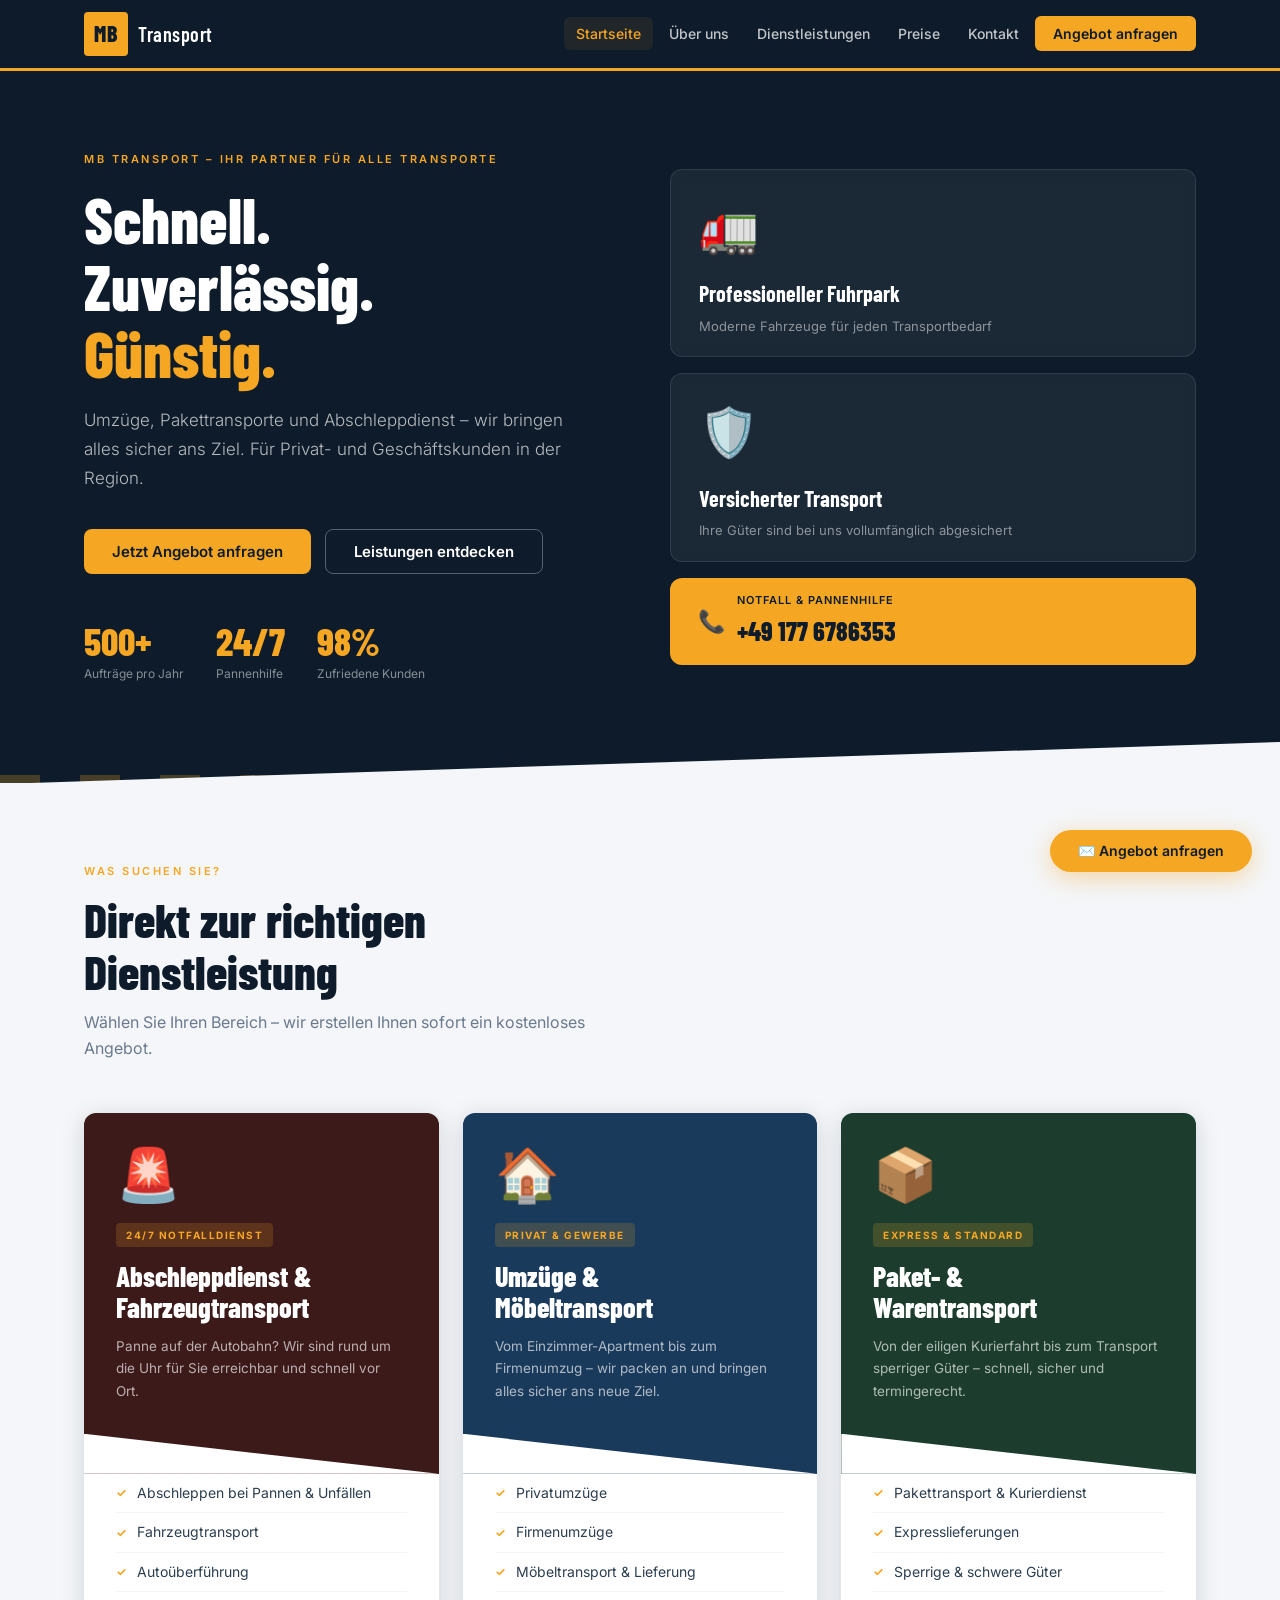
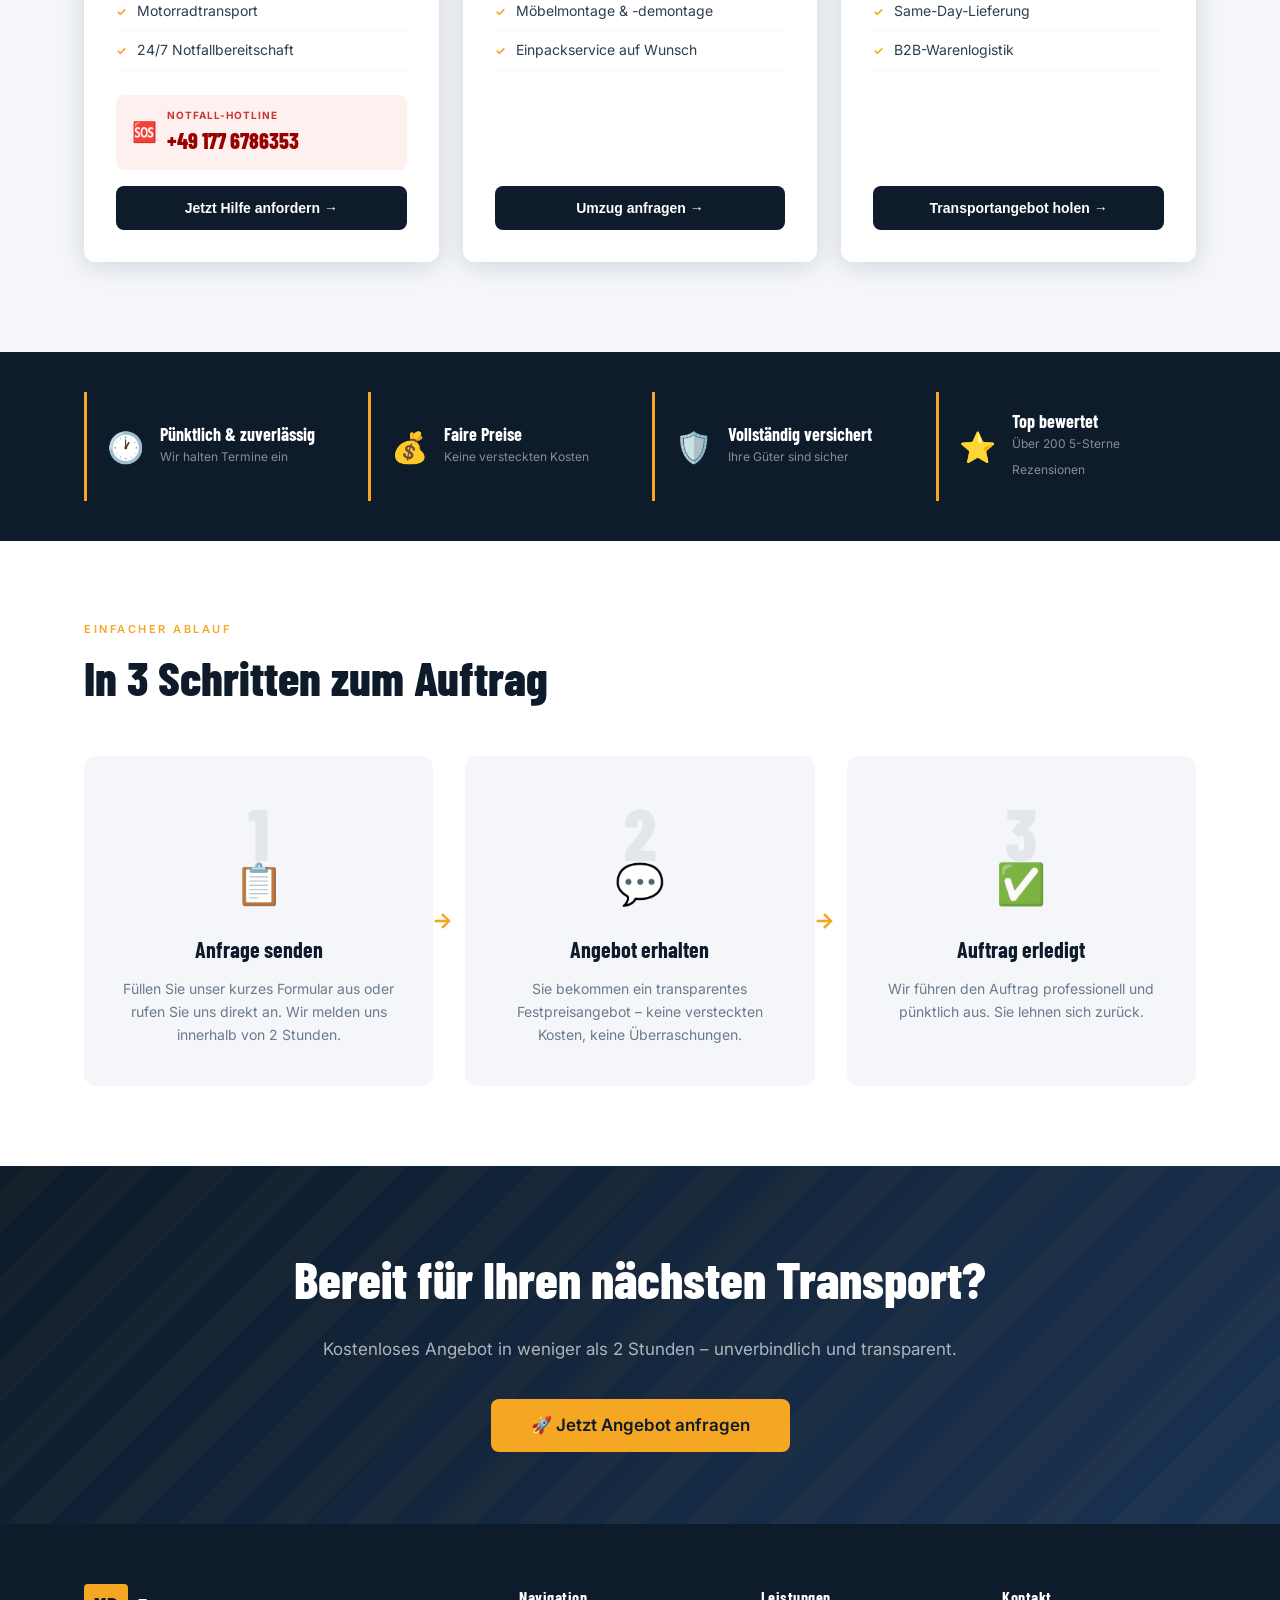
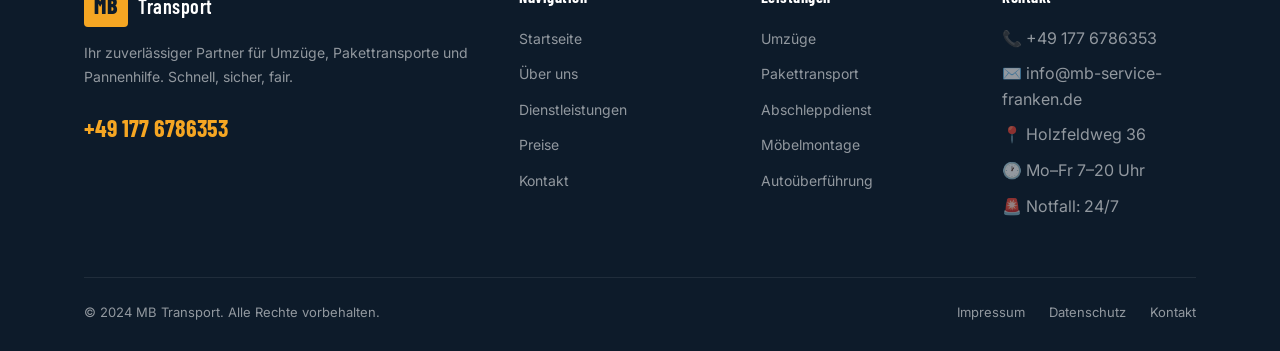
==== commit 98de359b: "Update index.html" ====
--- a/index.html
+++ b/index.html
@@ -780,48 +780,6 @@
       <p class="section-sub">Wählen Sie Ihren Bereich – wir erstellen Ihnen sofort ein kostenloses Angebot.</p>
       <div class="tiles-grid">
 
-        <!-- Tile 1: Umzüge -->
-        <article class="tile tile--move" onclick="showPage('move')">
-          <div class="tile__top">
-            <div class="tile__icon" aria-hidden="true">🏠</div>
-            <div class="tile__tag">Privat & Gewerbe</div>
-            <h3 class="tile__title">Umzüge &amp;<br>Möbeltransport</h3>
-            <p class="tile__desc">Vom Einzimmer-Apartment bis zum Firmenumzug – wir packen an und bringen alles sicher ans neue Ziel.</p>
-          </div>
-          <div class="tile__clip" aria-hidden="true"></div>
-          <div class="tile__bottom">
-            <ul class="tile__list" role="list">
-              <li>Privatumzüge</li>
-              <li>Firmenumzüge</li>
-              <li>Möbeltransport &amp; Lieferung</li>
-              <li>Möbelmontage &amp; -demontage</li>
-              <li>Einpackservice auf Wunsch</li>
-            </ul>
-            <button class="tile__btn" onclick="showPage('move');event.stopPropagation()">Umzug anfragen →</button>
-          </div>
-        </article>
-
-        <!-- Tile 2: Pakete -->
-        <article class="tile tile--parcel" onclick="showPage('parcel')">
-          <div class="tile__top">
-            <div class="tile__icon" aria-hidden="true">📦</div>
-            <div class="tile__tag">Express & Standard</div>
-            <h3 class="tile__title">Paket- &amp;<br>Warentransport</h3>
-            <p class="tile__desc">Von der eiligen Kurierfahrt bis zum Transport sperriger Güter – schnell, sicher und termingerecht.</p>
-          </div>
-          <div class="tile__clip" aria-hidden="true"></div>
-          <div class="tile__bottom">
-            <ul class="tile__list" role="list">
-              <li>Pakettransport &amp; Kurierdienst</li>
-              <li>Expresslieferungen</li>
-              <li>Sperrige &amp; schwere Güter</li>
-              <li>Same-Day-Lieferung</li>
-              <li>B2B-Warenlogistik</li>
-            </ul>
-            <button class="tile__btn" onclick="showPage('parcel');event.stopPropagation()">Transportangebot holen →</button>
-          </div>
-        </article>
-
         <!-- Tile 3: Abschlepp -->
         <article class="tile tile--tow" onclick="showPage('tow')">
           <div class="tile__top">
@@ -850,6 +808,49 @@
           </div>
         </article>
 
+        <!-- Tile 1: Umzüge -->
+        <article class="tile tile--move" onclick="showPage('move')">
+          <div class="tile__top">
+            <div class="tile__icon" aria-hidden="true">🏠</div>
+            <div class="tile__tag">Privat & Gewerbe</div>
+            <h3 class="tile__title">Umzüge &amp;<br>Möbeltransport</h3>
+            <p class="tile__desc">Vom Einzimmer-Apartment bis zum Firmenumzug – wir packen an und bringen alles sicher ans neue Ziel.</p>
+          </div>
+          <div class="tile__clip" aria-hidden="true"></div>
+          <div class="tile__bottom">
+            <ul class="tile__list" role="list">
+              <li>Privatumzüge</li>
+              <li>Firmenumzüge</li>
+              <li>Möbeltransport &amp; Lieferung</li>
+              <li>Möbelmontage &amp; -demontage</li>
+              <li>Einpackservice auf Wunsch</li>
+            </ul>
+            <button class="tile__btn" onclick="showPage('move');event.stopPropagation()">Umzug anfragen →</button>
+          </div>
+        </article>
+
+        <!-- Tile 2: Pakete -->
+        <article class="tile tile--parcel" onclick="showPage('parcel')">
+          <div class="tile__top">
+            <div class="tile__icon" aria-hidden="true">📦</div>
+            <div class="tile__tag">Express & Standard</div>
+            <h3 class="tile__title">Paket- &amp;<br>Warentransport</h3>
+            <p class="tile__desc">Von der eiligen Kurierfahrt bis zum Transport sperriger Güter – schnell, sicher und termingerecht.</p>
+          </div>
+          <div class="tile__clip" aria-hidden="true"></div>
+          <div class="tile__bottom">
+            <ul class="tile__list" role="list">
+              <li>Pakettransport &amp; Kurierdienst</li>
+              <li>Expresslieferungen</li>
+              <li>Sperrige &amp; schwere Güter</li>
+              <li>Same-Day-Lieferung</li>
+              <li>B2B-Warenlogistik</li>
+            </ul>
+            <button class="tile__btn" onclick="showPage('parcel');event.stopPropagation()">Transportangebot holen →</button>
+          </div>
+        </article>
+
+        
       </div>
     </div>
   </section>
@@ -950,7 +951,7 @@
         </div>
         <div class="about-text">
           <h2>Wer steckt hinter MB Transport?</h2>
-          <p>MB Transport wurde von Mehmet B. mit dem Ziel gegründet, Transportdienstleistungen anzubieten, die wirklich funktionieren: pünktlich, professionell und zu fairen Preisen.</p>
+          <p>MB Transport wurde von Jourieh M. mit dem Ziel gegründet, Transportdienstleistungen anzubieten, die wirklich funktionieren: pünktlich, professionell und zu fairen Preisen.</p>
           <p>Was als kleines Umzugsunternehmen begann, ist heute ein vielseitiger Transportbetrieb mit eigenem Fuhrpark, erfahrenen Mitarbeitern und einem breiten Leistungsspektrum – von der Kurierfahrt bis zum 24/7-Abschleppdienst.</p>
           <p>Wir betreuen Privatkunden genauso wie mittelständische Unternehmen und legen bei jedem Auftrag die gleiche Sorgfalt an den Tag.</p>
           <div class="about-vals">
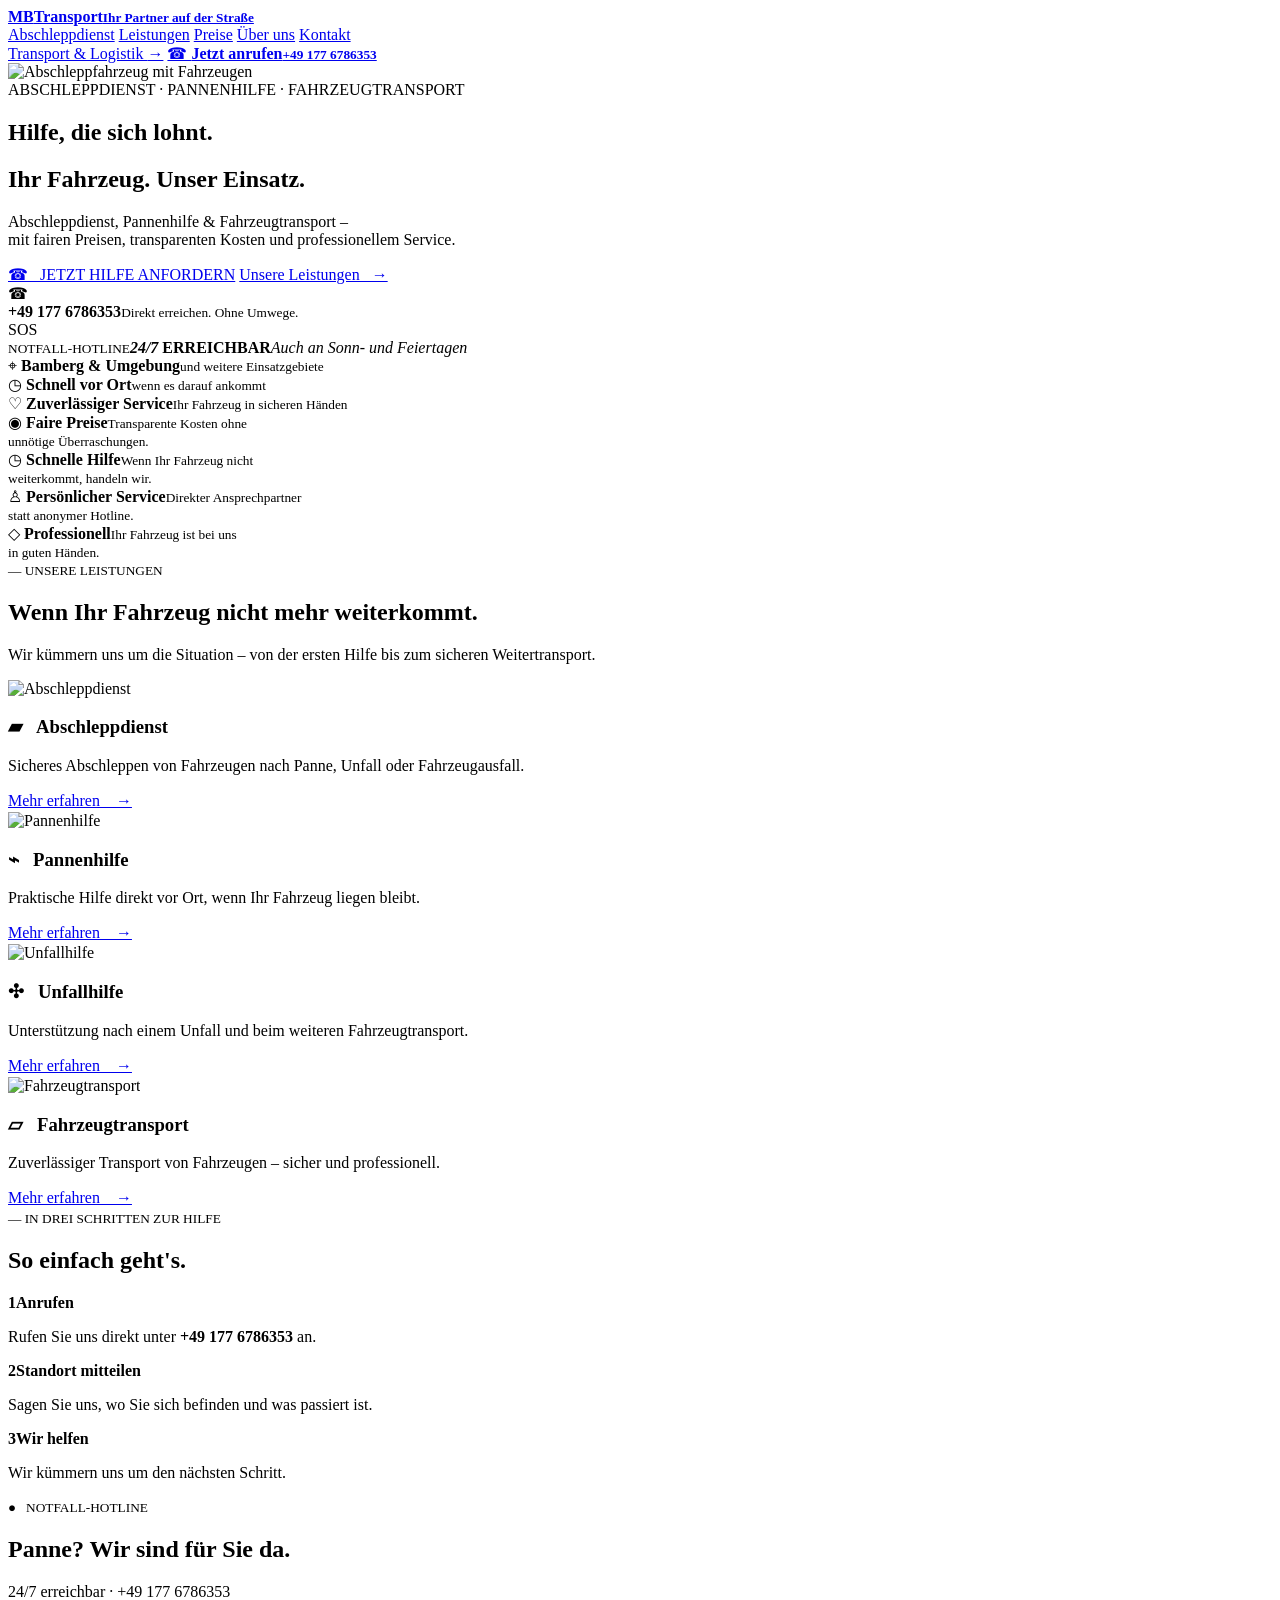
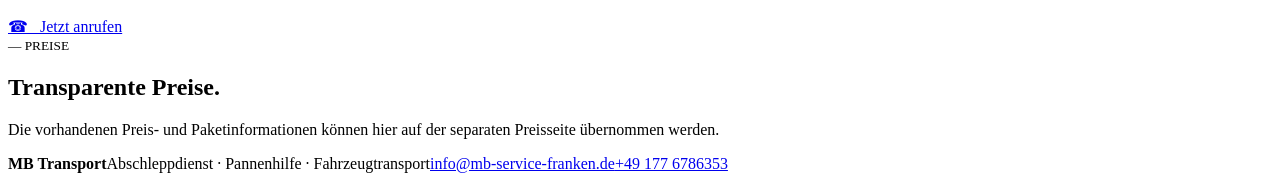
==== commit 39954f05: "Update index.html" ====
--- a/index.html
+++ b/index.html
@@ -1,1567 +1,95 @@
-<!DOCTYPE html>
+<!doctype html>
 <html lang="de">
 <head>
-  <meta charset="UTF-8" />
-  <meta name="viewport" content="width=device-width, initial-scale=1.0" />
-  <title>MB Transport – Umzüge, Pakete & Abschlepp</title>
-  <link rel="preconnect" href="https://fonts.googleapis.com" />
-  <link href="https://fonts.googleapis.com/css2?family=Barlow+Condensed:wght@400;600;700;800&family=Inter:wght@300;400;500;600&display=swap" rel="stylesheet" />
-  <style>
-    /* ── TOKENS ───────────────────────────────────────────── */
-    :root {
-      --ink:     #0D1B2A;
-      --accent:  #F5A623;
-      --accent2: #E09010;
-      --mid:     #2C3E50;
-      --light:   #F4F6F9;
-      --muted:   #6B7A8D;
-      --white:   #FFFFFF;
-      --card1:   #1A3A5C;
-      --card2:   #1C3D2E;
-      --card3:   #3D1A1A;
-      --radius:  12px;
-      --shadow:  0 4px 24px rgba(13,27,42,.15);
-      --transition: .25s cubic-bezier(.4,0,.2,1);
-    }
-
-    /* ── RESET ────────────────────────────────────────────── */
-    *, *::before, *::after { box-sizing: border-box; margin: 0; padding: 0; }
-    html { scroll-behavior: smooth; }
-    body {
-      font-family: 'Inter', sans-serif;
-      background: var(--white);
-      color: var(--mid);
-      line-height: 1.6;
-      overflow-x: hidden;
-    }
-    img { display: block; max-width: 100%; }
-    a { color: inherit; text-decoration: none; }
-    ul { list-style: none; }
-
-    /* ── UTILITY ──────────────────────────────────────────── */
-    .container { max-width: 1160px; margin: 0 auto; padding: 0 24px; }
-    .sr-only { position: absolute; width: 1px; height: 1px; overflow: hidden; clip: rect(0,0,0,0); }
-    .page { display: none; }
-    .page.active { display: block; }
-
-    /* ── NAV ──────────────────────────────────────────────── */
-    .nav {
-      position: sticky; top: 0; z-index: 100;
-      background: var(--ink);
-      border-bottom: 3px solid var(--accent);
-    }
-    .nav__inner {
-      display: flex; align-items: center; justify-content: space-between;
-      height: 68px;
-    }
-    .nav__logo {
-      display: flex; align-items: center; gap: 10px; cursor: pointer;
-    }
-    .nav__logo-badge {
-      background: var(--accent);
-      color: var(--ink);
-      font-family: 'Barlow Condensed', sans-serif;
-      font-weight: 800;
-      font-size: 22px;
-      letter-spacing: .5px;
-      padding: 4px 10px;
-      border-radius: 4px;
-    }
-    .nav__logo-text {
-      font-family: 'Barlow Condensed', sans-serif;
-      font-size: 20px;
-      font-weight: 600;
-      color: var(--white);
-      letter-spacing: .5px;
-    }
-    .nav__links {
-      display: flex; align-items: center; gap: 4px;
-    }
-    .nav__link {
-      color: rgba(255,255,255,.75);
-      font-size: 14px;
-      font-weight: 500;
-      padding: 8px 12px;
-      border-radius: 6px;
-      transition: var(--transition);
-      cursor: pointer;
-    }
-    .nav__link:hover, .nav__link.active {
-      color: var(--accent);
-      background: rgba(245,166,35,.08);
-    }
-    .nav__cta {
-      background: var(--accent);
-      color: var(--ink) !important;
-      font-weight: 600;
-      border-radius: 6px;
-      padding: 9px 18px !important;
-    }
-    .nav__cta:hover { background: var(--accent2); }
-    .nav__hamburger {
-      display: none; flex-direction: column; gap: 5px; cursor: pointer;
-      background: none; border: none; padding: 8px;
-    }
-    .nav__hamburger span {
-      width: 24px; height: 2px; background: var(--white); border-radius: 2px;
-      transition: var(--transition);
-    }
-    .nav__mobile {
-      display: none; flex-direction: column;
-      background: var(--ink); padding: 12px 24px 20px;
-      border-top: 1px solid rgba(255,255,255,.1);
-    }
-    .nav__mobile.open { display: flex; }
-    .nav__mobile .nav__link { padding: 12px 0; border-bottom: 1px solid rgba(255,255,255,.06); }
-
-    /* ── HERO ─────────────────────────────────────────────── */
-    .hero {
-      background: var(--ink);
-      padding: 80px 0 100px;
-      position: relative;
-      overflow: hidden;
-    }
-    .hero::after {
-      content: '';
-      position: absolute; bottom: -1px; left: 0; right: 0; height: 60px;
-      background: var(--light);
-      clip-path: polygon(0 100%, 100% 100%, 100% 30%, 0 100%);
-    }
-    .hero__road {
-      position: absolute; bottom: 0; left: 0; right: 0; height: 8px;
-      background: repeating-linear-gradient(90deg, var(--accent) 0, var(--accent) 40px, transparent 40px, transparent 80px);
-      opacity: .25;
-    }
-    .hero__inner {
-      display: grid; grid-template-columns: 1fr 1fr; gap: 60px; align-items: center;
-    }
-    .hero__eyebrow {
-      font-size: 11px; font-weight: 600; letter-spacing: 2.5px;
-      text-transform: uppercase; color: var(--accent);
-      margin-bottom: 16px;
-    }
-    .hero__headline {
-      font-family: 'Barlow Condensed', sans-serif;
-      font-size: clamp(44px, 5vw, 68px);
-      font-weight: 800;
-      line-height: 1.05;
-      color: var(--white);
-      margin-bottom: 20px;
-    }
-    .hero__headline span { color: var(--accent); }
-    .hero__sub {
-      font-size: 17px; font-weight: 300;
-      color: rgba(255,255,255,.7);
-      line-height: 1.7;
-      margin-bottom: 36px;
-      max-width: 480px;
-    }
-    .hero__actions { display: flex; gap: 14px; flex-wrap: wrap; }
-    .btn {
-      display: inline-flex; align-items: center; gap: 8px;
-      font-family: 'Inter', sans-serif;
-      font-size: 15px; font-weight: 600;
-      padding: 14px 28px; border-radius: 8px;
-      border: none; cursor: pointer;
-      transition: var(--transition);
-      line-height: 1;
-    }
-    .btn-primary {
-      background: var(--accent); color: var(--ink);
-    }
-    .btn-primary:hover { background: var(--accent2); transform: translateY(-1px); }
-    .btn-ghost {
-      background: transparent; color: var(--white);
-      border: 1.5px solid rgba(255,255,255,.3);
-    }
-    .btn-ghost:hover { border-color: var(--accent); color: var(--accent); }
-    .hero__stats {
-      display: flex; gap: 32px; margin-top: 48px;
-    }
-    .hero__stat-num {
-      font-family: 'Barlow Condensed', sans-serif;
-      font-size: 38px; font-weight: 800; color: var(--accent);
-      line-height: 1;
-    }
-    .hero__stat-label {
-      font-size: 12px; color: rgba(255,255,255,.5);
-      margin-top: 4px;
-    }
-    .hero__visual {
-      display: flex; flex-direction: column; gap: 16px; align-items: flex-end;
-    }
-    .hero__truck-card {
-      background: rgba(255,255,255,.06);
-      border: 1px solid rgba(255,255,255,.1);
-      border-radius: var(--radius);
-      padding: 20px 28px;
-      width: 100%;
-      backdrop-filter: blur(8px);
-    }
-    .hero__truck-icon { font-size: 48px; margin-bottom: 10px; }
-    .hero__truck-title {
-      font-family: 'Barlow Condensed', sans-serif;
-      font-size: 22px; font-weight: 700; color: var(--white);
-    }
-    .hero__truck-desc { font-size: 13px; color: rgba(255,255,255,.5); margin-top: 4px; }
-    .hero__phone-bar {
-      background: var(--accent);
-      border-radius: var(--radius);
-      padding: 14px 28px;
-      width: 100%;
-      display: flex; align-items: center; gap: 12px;
-    }
-    .hero__phone-icon { font-size: 22px; }
-    .hero__phone-label { font-size: 11px; font-weight: 600; color: var(--ink); text-transform: uppercase; letter-spacing: 1px; }
-    .hero__phone-num { font-family: 'Barlow Condensed', sans-serif; font-size: 26px; font-weight: 800; color: var(--ink); }
-
-    /* ── SERVICE TILES ────────────────────────────────────── */
-    .tiles-section {
-      background: var(--light);
-      padding: 80px 0 90px;
-    }
-    .section-label {
-      font-size: 11px; font-weight: 600; letter-spacing: 2.5px;
-      text-transform: uppercase; color: var(--accent);
-      margin-bottom: 12px;
-    }
-    .section-headline {
-      font-family: 'Barlow Condensed', sans-serif;
-      font-size: clamp(32px, 4vw, 48px);
-      font-weight: 800;
-      color: var(--ink);
-      line-height: 1.1;
-      margin-bottom: 12px;
-    }
-    .section-sub {
-      font-size: 16px; color: var(--muted); max-width: 520px; margin-bottom: 52px;
-    }
-    .tiles-grid {
-      display: grid; grid-template-columns: repeat(3, 1fr); gap: 24px;
-    }
-    .tile {
-      border-radius: var(--radius);
-      overflow: hidden;
-      cursor: pointer;
-      transition: var(--transition);
-      box-shadow: var(--shadow);
-      display: flex; flex-direction: column;
-    }
-    .tile:hover { transform: translateY(-6px); box-shadow: 0 12px 40px rgba(13,27,42,.22); }
-    .tile__top {
-      padding: 36px 32px 0;
-      position: relative;
-    }
-    .tile--move .tile__top  { background: var(--card1); }
-    .tile--parcel .tile__top { background: var(--card2); }
-    .tile--tow .tile__top   { background: var(--card3); }
-    .tile__icon {
-      font-size: 52px; line-height: 1; margin-bottom: 20px;
-    }
-    .tile__tag {
-      display: inline-block;
-      font-size: 10px; font-weight: 700; letter-spacing: 1.5px;
-      text-transform: uppercase;
-      background: rgba(245,166,35,.18);
-      color: var(--accent);
-      padding: 4px 10px; border-radius: 4px;
-      margin-bottom: 14px;
-    }
-    .tile__title {
-      font-family: 'Barlow Condensed', sans-serif;
-      font-size: 28px; font-weight: 800;
-      color: var(--white);
-      line-height: 1.1;
-      margin-bottom: 12px;
-    }
-    .tile__desc {
-      font-size: 13.5px; color: rgba(255,255,255,.65);
-      line-height: 1.65;
-      padding-bottom: 32px;
-    }
-    /* diagonal clip between top and bottom */
-    .tile__clip {
-      height: 40px;
-      position: relative;
-    }
-    .tile--move .tile__clip  { background: var(--card1); }
-    .tile--parcel .tile__clip { background: var(--card2); }
-    .tile--tow .tile__clip   { background: var(--card3); }
-    .tile__clip::after {
-      content: '';
-      position: absolute; bottom: 0; left: 0; right: 0; top: 0;
-      background: var(--white);
-      clip-path: polygon(0 100%, 100% 100%, 100% 100%, 0 0);
-    }
-    .tile__bottom {
-      background: var(--white);
-      padding: 0 32px 32px;
-      flex: 1; display: flex; flex-direction: column;
-    }
-    .tile__list {
-      margin-bottom: 24px; flex: 1;
-    }
-    .tile__list li {
-      display: flex; align-items: center; gap: 10px;
-      font-size: 14px; color: var(--mid);
-      padding: 8px 0;
-      border-bottom: 1px solid var(--light);
-    }
-    .tile__list li::before {
-      content: '✓';
-      font-weight: 700; font-size: 12px;
-      color: var(--accent);
-      flex-shrink: 0;
-    }
-    .tile__btn {
-      display: block; width: 100%;
-      text-align: center;
-      background: var(--ink); color: var(--white);
-      font-size: 14px; font-weight: 600;
-      padding: 14px;
-      border-radius: 8px;
-      border: none; cursor: pointer;
-      transition: var(--transition);
-    }
-    .tile__btn:hover { background: var(--accent); color: var(--ink); }
-
-    /* ── TRUST STRIP ──────────────────────────────────────── */
-    .trust-strip {
-      background: var(--ink);
-      padding: 40px 0;
-    }
-    .trust-grid {
-      display: grid; grid-template-columns: repeat(4, 1fr); gap: 24px;
-    }
-    .trust-item {
-      display: flex; align-items: center; gap: 16px;
-      padding: 20px;
-      border-left: 3px solid var(--accent);
-    }
-    .trust-item__icon { font-size: 30px; }
-    .trust-item__text strong {
-      display: block;
-      font-family: 'Barlow Condensed', sans-serif;
-      font-size: 18px; font-weight: 700; color: var(--white);
-      line-height: 1;
-    }
-    .trust-item__text span {
-      font-size: 12px; color: rgba(255,255,255,.5);
-    }
-
-    /* ── HOW IT WORKS ─────────────────────────────────────── */
-    .how-section { padding: 80px 0; background: var(--white); }
-    .steps-grid {
-      display: grid; grid-template-columns: repeat(3, 1fr); gap: 32px; margin-top: 52px;
-    }
-    .step {
-      text-align: center; padding: 40px 28px;
-      border-radius: var(--radius);
-      background: var(--light);
-      position: relative;
-    }
-    .step__num {
-      font-family: 'Barlow Condensed', sans-serif;
-      font-size: 72px; font-weight: 800;
-      color: rgba(13,27,42,.07);
-      line-height: 1; margin-bottom: -16px;
-    }
-    .step__icon { font-size: 40px; margin-bottom: 16px; }
-    .step__title {
-      font-family: 'Barlow Condensed', sans-serif;
-      font-size: 22px; font-weight: 700; color: var(--ink);
-      margin-bottom: 10px;
-    }
-    .step__desc { font-size: 14px; color: var(--muted); line-height: 1.65; }
-    .step::after {
-      content: '→';
-      position: absolute; right: -20px; top: 50%;
-      transform: translateY(-50%);
-      font-size: 22px; color: var(--accent); font-weight: 700;
-      z-index: 1;
-    }
-    .step:last-child::after { display: none; }
-
-    /* ── CTA BANNER ───────────────────────────────────────── */
-    .cta-banner {
-      background: linear-gradient(135deg, var(--ink) 0%, #1a3354 100%);
-      padding: 72px 0;
-      text-align: center;
-      position: relative;
-      overflow: hidden;
-    }
-    .cta-banner::before {
-      content: '';
-      position: absolute; top: 0; left: 0; right: 0; bottom: 0;
-      background: repeating-linear-gradient(
-        -45deg,
-        transparent, transparent 30px,
-        rgba(245,166,35,.03) 30px, rgba(245,166,35,.03) 60px
-      );
-    }
-    .cta-banner__inner { position: relative; z-index: 1; }
-    .cta-banner h2 {
-      font-family: 'Barlow Condensed', sans-serif;
-      font-size: clamp(32px, 4vw, 52px); font-weight: 800;
-      color: var(--white); margin-bottom: 16px;
-    }
-    .cta-banner p { font-size: 17px; color: rgba(255,255,255,.65); margin-bottom: 36px; }
-    .cta-banner .btn-primary { font-size: 17px; padding: 18px 40px; }
-
-    /* ── INNER PAGES ──────────────────────────────────────── */
-    .page-hero {
-      background: var(--ink);
-      padding: 60px 0 70px;
-      position: relative; overflow: hidden;
-    }
-    .page-hero::after {
-      content: '';
-      position: absolute; bottom: -1px; left: 0; right: 0; height: 50px;
-      background: var(--light);
-      clip-path: polygon(0 100%, 100% 100%, 100% 40%, 0 100%);
-    }
-    .page-hero__eyebrow {
-      font-size: 11px; font-weight: 600; letter-spacing: 2px;
-      text-transform: uppercase; color: var(--accent); margin-bottom: 14px;
-    }
-    .page-hero h1 {
-      font-family: 'Barlow Condensed', sans-serif;
-      font-size: clamp(38px, 5vw, 60px); font-weight: 800;
-      color: var(--white); line-height: 1.05; margin-bottom: 14px;
-    }
-    .page-hero p { font-size: 16px; color: rgba(255,255,255,.65); max-width: 600px; }
-    .inner-section { padding: 70px 0; }
-    .inner-section:nth-child(even) { background: var(--light); }
-
-    /* ── UEBER UNS ────────────────────────────────────────── */
-    .about-grid { display: grid; grid-template-columns: 1fr 1fr; gap: 60px; align-items: center; }
-    .about-img {
-      background: linear-gradient(135deg, var(--card1) 0%, var(--ink) 100%);
-      border-radius: var(--radius);
-      height: 380px;
-      display: flex; flex-direction: column; align-items: center; justify-content: center; gap: 16px;
-    }
-    .about-img span { font-size: 80px; }
-    .about-img p { font-family: 'Barlow Condensed', sans-serif; font-size: 28px; font-weight: 700; color: rgba(255,255,255,.4); }
-    .about-text h2 {
-      font-family: 'Barlow Condensed', sans-serif;
-      font-size: 38px; font-weight: 800; color: var(--ink); margin-bottom: 16px;
-    }
-    .about-text p { font-size: 15px; color: var(--muted); line-height: 1.75; margin-bottom: 16px; }
-    .about-vals {
-      display: grid; grid-template-columns: 1fr 1fr; gap: 16px; margin-top: 32px;
-    }
-    .about-val {
-      padding: 20px;
-      background: var(--light);
-      border-radius: 8px;
-      border-left: 3px solid var(--accent);
-    }
-    .about-val strong { display: block; color: var(--ink); font-size: 15px; margin-bottom: 4px; }
-    .about-val span { font-size: 13px; color: var(--muted); }
-
-    /* ── DIENSTLEISTUNGEN DETAIL ──────────────────────────── */
-    .service-cards-grid {
-      display: grid; grid-template-columns: repeat(auto-fill, minmax(300px, 1fr)); gap: 24px;
-    }
-    .service-card {
-      background: var(--white);
-      border-radius: var(--radius);
-      padding: 32px;
-      box-shadow: var(--shadow);
-      border-top: 4px solid var(--accent);
-    }
-    .service-card__icon { font-size: 40px; margin-bottom: 16px; }
-    .service-card h3 {
-      font-family: 'Barlow Condensed', sans-serif;
-      font-size: 24px; font-weight: 700; color: var(--ink); margin-bottom: 10px;
-    }
-    .service-card p { font-size: 14px; color: var(--muted); line-height: 1.65; margin-bottom: 16px; }
-    .service-card ul { margin-bottom: 20px; }
-    .service-card ul li {
-      font-size: 13px; color: var(--mid); padding: 5px 0;
-      border-bottom: 1px solid var(--light);
-      padding-left: 18px; position: relative;
-    }
-    .service-card ul li::before {
-      content: '›'; position: absolute; left: 0;
-      color: var(--accent); font-weight: 700;
-    }
-
-    /* ── PREISE ───────────────────────────────────────────── */
-    .price-grid {
-      display: grid; grid-template-columns: repeat(3, 1fr); gap: 24px;
-    }
-    .price-card {
-      background: var(--white); border-radius: var(--radius);
-      box-shadow: var(--shadow); overflow: hidden;
-      transition: var(--transition);
-    }
-    .price-card:hover { transform: translateY(-4px); }
-    .price-card--featured { border: 2px solid var(--accent); }
-    .price-card__head {
-      background: var(--ink); padding: 32px 28px 24px;
-    }
-    .price-card--featured .price-card__head { background: var(--accent); }
-    .price-card__badge {
-      display: inline-block; font-size: 10px; font-weight: 700;
-      letter-spacing: 1.5px; text-transform: uppercase;
-      background: rgba(245,166,35,.2); color: var(--accent);
-      padding: 4px 10px; border-radius: 4px; margin-bottom: 14px;
-    }
-    .price-card--featured .price-card__badge {
-      background: rgba(13,27,42,.15); color: var(--ink);
-    }
-    .price-card__title {
-      font-family: 'Barlow Condensed', sans-serif;
-      font-size: 26px; font-weight: 800; color: var(--white); margin-bottom: 4px;
-    }
-    .price-card--featured .price-card__title { color: var(--ink); }
-    .price-card__price {
-      font-family: 'Barlow Condensed', sans-serif;
-      font-size: 46px; font-weight: 800; color: var(--accent); line-height: 1;
-    }
-    .price-card--featured .price-card__price { color: var(--ink); }
-    .price-card__price span { font-size: 16px; font-weight: 400; }
-    .price-card__body { padding: 28px; }
-    .price-card__list li {
-      display: flex; align-items: center; gap: 10px;
-      font-size: 14px; color: var(--mid);
-      padding: 8px 0; border-bottom: 1px solid var(--light);
-    }
-    .price-card__list li::before {
-      content: '✓'; font-weight: 700; font-size: 12px;
-      color: var(--accent); flex-shrink: 0;
-    }
-    .price-note {
-      background: var(--light); border-radius: var(--radius);
-      padding: 32px; margin-top: 40px;
-      border-left: 4px solid var(--accent);
-    }
-    .price-note h3 {
-      font-family: 'Barlow Condensed', sans-serif;
-      font-size: 22px; font-weight: 700; color: var(--ink); margin-bottom: 10px;
-    }
-    .price-note p { font-size: 14px; color: var(--muted); line-height: 1.65; }
-
-    /* ── KONTAKT ──────────────────────────────────────────── */
-    .contact-grid { display: grid; grid-template-columns: 1fr 1.6fr; gap: 48px; }
-    .contact-info h2 {
-      font-family: 'Barlow Condensed', sans-serif;
-      font-size: 34px; font-weight: 800; color: var(--ink); margin-bottom: 24px;
-    }
-    .contact-item {
-      display: flex; gap: 16px; align-items: flex-start;
-      padding: 20px 0; border-bottom: 1px solid var(--light);
-    }
-    .contact-item__icon { font-size: 26px; flex-shrink: 0; margin-top: 2px; }
-    .contact-item strong { display: block; color: var(--ink); font-size: 15px; margin-bottom: 4px; }
-    .contact-item span { font-size: 14px; color: var(--muted); }
-    .emergency-box {
-      background: var(--card3);
-      border-radius: var(--radius);
-      padding: 24px;
-      margin-top: 24px;
-      border: 1px solid rgba(245,100,50,.2);
-    }
-    .emergency-box__label {
-      font-size: 11px; font-weight: 700; letter-spacing: 2px;
-      text-transform: uppercase; color: #ff6b6b; margin-bottom: 8px;
-    }
-    .emergency-box__num {
-      font-family: 'Barlow Condensed', sans-serif;
-      font-size: 38px; font-weight: 800; color: var(--white);
-    }
-    .emergency-box__desc { font-size: 13px; color: rgba(255,255,255,.5); margin-top: 6px; }
-    .contact-form { display: flex; flex-direction: column; gap: 16px; }
-    .form-row { display: grid; grid-template-columns: 1fr 1fr; gap: 16px; }
-    .form-group { display: flex; flex-direction: column; gap: 6px; }
-    .form-group label { font-size: 13px; font-weight: 600; color: var(--ink); }
-    .form-group input,
-    .form-group select,
-    .form-group textarea {
-      border: 1.5px solid #DDE2EA;
-      border-radius: 8px;
-      padding: 12px 16px;
-      font-family: 'Inter', sans-serif;
-      font-size: 14px; color: var(--mid);
-      background: var(--white);
-      transition: var(--transition);
-      resize: vertical;
-    }
-    .form-group input:focus,
-    .form-group select:focus,
-    .form-group textarea:focus {
-      outline: none; border-color: var(--accent);
-      box-shadow: 0 0 0 3px rgba(245,166,35,.12);
-    }
-    .form-submit { align-self: flex-start; }
-    .form-success {
-      display: none;
-      background: #e8f5e9; border: 1px solid #c8e6c9;
-      border-radius: 8px; padding: 20px 24px;
-      color: #2e7d32; font-size: 15px;
-    }
-    .form-success.visible { display: block; }
-
-    /* ── IMPRESSUM / DATENSCHUTZ ──────────────────────────── */
-    .legal-content {
-      max-width: 760px;
-    }
-    .legal-content h2 {
-      font-family: 'Barlow Condensed', sans-serif;
-      font-size: 28px; font-weight: 700; color: var(--ink); margin: 32px 0 10px;
-    }
-    .legal-content h2:first-child { margin-top: 0; }
-    .legal-content p { font-size: 15px; color: var(--muted); line-height: 1.75; margin-bottom: 12px; }
-
-    /* ── FLOATING CTA ─────────────────────────────────────── */
-    .floating-cta {
-      position: fixed; bottom: 28px; right: 28px; z-index: 90;
-    }
-    .floating-cta .btn-primary {
-      border-radius: 50px;
-      box-shadow: 0 6px 24px rgba(245,166,35,.4);
-      font-size: 14px;
-    }
-    .floating-cta .btn-primary:hover { transform: translateY(-2px); }
-
-    /* ── FOOTER ───────────────────────────────────────────── */
-    .footer {
-      background: var(--ink);
-      color: rgba(255,255,255,.55);
-      padding: 60px 0 28px;
-    }
-    .footer__grid {
-      display: grid; grid-template-columns: 2fr 1fr 1fr 1fr; gap: 48px;
-      padding-bottom: 48px;
-      border-bottom: 1px solid rgba(255,255,255,.08);
-    }
-    .footer__brand p { font-size: 14px; line-height: 1.7; margin: 14px 0 20px; }
-    .footer__phone {
-      font-family: 'Barlow Condensed', sans-serif;
-      font-size: 24px; font-weight: 700; color: var(--accent);
-    }
-    .footer__heading {
-      font-family: 'Barlow Condensed', sans-serif;
-      font-size: 16px; font-weight: 700; color: var(--white);
-      letter-spacing: .5px; margin-bottom: 16px;
-    }
-    .footer__links li { margin-bottom: 10px; }
-    .footer__links a {
-      font-size: 14px; transition: var(--transition); cursor: pointer;
-    }
-    .footer__links a:hover { color: var(--accent); }
-    .footer__bottom {
-      display: flex; justify-content: space-between; align-items: center;
-      padding-top: 24px; font-size: 13px;
-    }
-    .footer__bottom-links { display: flex; gap: 24px; }
-    .footer__bottom-links a { cursor: pointer; }
-    .footer__bottom-links a:hover { color: var(--accent); }
-
-    /* ── RESPONSIVE ───────────────────────────────────────── */
-    @media (max-width: 900px) {
-      .hero__inner { grid-template-columns: 1fr; }
-      .hero__visual { display: none; }
-      .tiles-grid { grid-template-columns: 1fr; }
-      .trust-grid { grid-template-columns: 1fr 1fr; }
-      .steps-grid { grid-template-columns: 1fr; }
-      .step::after { display: none; }
-      .about-grid { grid-template-columns: 1fr; }
-      .contact-grid { grid-template-columns: 1fr; }
-      .price-grid { grid-template-columns: 1fr; }
-      .footer__grid { grid-template-columns: 1fr 1fr; }
-      .form-row { grid-template-columns: 1fr; }
-      .nav__links { display: none; }
-      .nav__hamburger { display: flex; }
-    }
-    @media (max-width: 560px) {
-      .trust-grid { grid-template-columns: 1fr; }
-      .footer__grid { grid-template-columns: 1fr; }
-      .about-vals { grid-template-columns: 1fr; }
-      .footer__bottom { flex-direction: column; gap: 12px; text-align: center; }
-    }
-    @media (prefers-reduced-motion: reduce) {
-      * { transition: none !important; animation: none !important; }
-    }
-  </style>
+<meta charset="utf-8">
+<meta name="viewport" content="width=device-width,initial-scale=1">
+<title>Abschleppdienst Bamberg | MB Transport</title>
+<link rel="stylesheet" href="./styles.css">
+<link rel="preload" as="image" href="./packgrund.png">
 </head>
 <body>
+<header class="header">
+  <div class="header-inner">
+    <a class="logo" href="#top"><span class="slash"></span><b>MB</b><strong>Transport<small>Ihr Partner auf der Straße</small></strong></a>
+    <nav>
+      <a class="active" href="#top">Abschleppdienst</a>
+      <a href="#leistungen">Leistungen</a>
+      <a href="#preise">Preise</a>
+      <a href="#ueber-uns">Über uns</a>
+      <a href="#kontakt">Kontakt</a>
+    </nav>
+    <a class="transport" href="#transport">Transport &amp; Logistik <span>→</span></a>
+    <a class="header-call" href="tel:+491776786353">☎ <strong>Jetzt anrufen<small>+49 177 6786353</small></strong></a>
+  </div>
+</header>
 
-<!-- NAV -->
-<nav class="nav" role="navigation" aria-label="Hauptnavigation">
-  <div class="container nav__inner">
-    <div class="nav__logo" onclick="showPage('home')">
-      <span class="nav__logo-badge">MB</span>
-      <span class="nav__logo-text">Transport</span>
+<main id="top">
+<section class="hero">
+  <img class="hero-bg" src="./packgrund.png" alt="Abschleppfahrzeug mit Fahrzeugen">
+  <div class="hero-overlay"></div>
+  <div class="hero-content">
+    <div class="eyebrow">ABSCHLEPPDIENST · PANNENHILFE · FAHRZEUGTRANSPORT</div>
+    <h1>Hilfe, die sich <span>lohnt.</span></h1>
+    <h2>Ihr Fahrzeug. Unser Einsatz.</h2>
+    <p>Abschleppdienst, Pannenhilfe &amp; Fahrzeugtransport –<br>mit fairen Preisen, transparenten Kosten und professionellem Service.</p>
+    <div class="actions">
+      <a class="btn red" href="tel:+491776786353">☎ &nbsp; JETZT HILFE ANFORDERN</a>
+      <a class="btn outline" href="#leistungen">Unsere Leistungen &nbsp; →</a>
     </div>
-    <ul class="nav__links" role="list">
-      <li><a class="nav__link active" onclick="showPage('home')" role="button" tabindex="0">Startseite</a></li>
-      <li><a class="nav__link" onclick="showPage('about')" role="button" tabindex="0">Über uns</a></li>
-      <li><a class="nav__link" onclick="showPage('services')" role="button" tabindex="0">Dienstleistungen</a></li>
-      <li><a class="nav__link" onclick="showPage('prices')" role="button" tabindex="0">Preise</a></li>
-      <li><a class="nav__link" onclick="showPage('contact')" role="button" tabindex="0">Kontakt</a></li>
-      <li><a class="nav__link nav__cta" onclick="showPage('contact')" role="button" tabindex="0">Angebot anfragen</a></li>
-    </ul>
-    <button class="nav__hamburger" aria-label="Menü öffnen" onclick="toggleMenu()">
-      <span></span><span></span><span></span>
-    </button>
-  </div>
-  <div class="nav__mobile" id="mobileMenu" role="menu">
-    <a class="nav__link" onclick="showPage('home');toggleMenu()" role="menuitem">Startseite</a>
-    <a class="nav__link" onclick="showPage('about');toggleMenu()" role="menuitem">Über uns</a>
-    <a class="nav__link" onclick="showPage('services');toggleMenu()" role="menuitem">Dienstleistungen</a>
-    <a class="nav__link" onclick="showPage('prices');toggleMenu()" role="menuitem">Preise</a>
-    <a class="nav__link" onclick="showPage('contact');toggleMenu()" role="menuitem">Kontakt</a>
-    <a class="nav__link" onclick="showPage('contact');toggleMenu()" role="menuitem" style="color:var(--accent);font-weight:700;">Angebot anfragen →</a>
-  </div>
-</nav>
-
-<!-- ══════════════════════════════════════════════════════════
-     PAGE: HOME
-══════════════════════════════════════════════════════════ -->
-<div id="page-home" class="page active">
-
-  <!-- HERO -->
-  <section class="hero" aria-label="Willkommen">
-    <div class="container hero__inner">
-      <div>
-        <p class="hero__eyebrow">MB Transport – Ihr Partner für alle Transporte</p>
-        <h1 class="hero__headline">Schnell.<br>Zuverlässig.<br><span>Günstig.</span></h1>
-        <p class="hero__sub">Umzüge, Pakettransporte und Abschleppdienst – wir bringen alles sicher ans Ziel. Für Privat- und Geschäftskunden in der Region.</p>
-        <div class="hero__actions">
-          <button class="btn btn-primary" onclick="showPage('contact')">Jetzt Angebot anfragen</button>
-          <button class="btn btn-ghost" onclick="document.getElementById('tiles').scrollIntoView({behavior:'smooth'})">Leistungen entdecken</button>
-        </div>
-        <div class="hero__stats">
-          <div>
-            <div class="hero__stat-num">500+</div>
-            <div class="hero__stat-label">Aufträge pro Jahr</div>
-          </div>
-          <div>
-            <div class="hero__stat-num">24/7</div>
-            <div class="hero__stat-label">Pannenhilfe</div>
-          </div>
-          <div>
-            <div class="hero__stat-num">98%</div>
-            <div class="hero__stat-label">Zufriedene Kunden</div>
-          </div>
-        </div>
-      </div>
-      <div class="hero__visual">
-        <div class="hero__truck-card">
-          <div class="hero__truck-icon">🚛</div>
-          <div class="hero__truck-title">Professioneller Fuhrpark</div>
-          <div class="hero__truck-desc">Moderne Fahrzeuge für jeden Transportbedarf</div>
-        </div>
-        <div class="hero__truck-card">
-          <div class="hero__truck-icon">🛡️</div>
-          <div class="hero__truck-title">Versicherter Transport</div>
-          <div class="hero__truck-desc">Ihre Güter sind bei uns vollumfänglich abgesichert</div>
-        </div>
-        <div class="hero__phone-bar">
-          <div class="hero__phone-icon">📞</div>
-          <div>
-            <div class="hero__phone-label">Notfall & Pannenhilfe</div>
-            <div class="hero__phone-num">+49 177 6786353</div>
-          </div>
-        </div>
-      </div>
-    </div>
-    <div class="hero__road" aria-hidden="true"></div>
-  </section>
-
-  <!-- SERVICE TILES -->
-  <section class="tiles-section" id="tiles" aria-label="Unsere Dienstleistungen">
-    <div class="container">
-      <p class="section-label">Was suchen Sie?</p>
-      <h2 class="section-headline">Direkt zur richtigen<br>Dienstleistung</h2>
-      <p class="section-sub">Wählen Sie Ihren Bereich – wir erstellen Ihnen sofort ein kostenloses Angebot.</p>
-      <div class="tiles-grid">
-
-        <!-- Tile 3: Abschlepp -->
-        <article class="tile tile--tow" onclick="showPage('tow')">
-          <div class="tile__top">
-            <div class="tile__icon" aria-hidden="true">🚨</div>
-            <div class="tile__tag">24/7 Notfalldienst</div>
-            <h3 class="tile__title">Abschleppdienst &amp;<br>Fahrzeugtransport</h3>
-            <p class="tile__desc">Panne auf der Autobahn? Wir sind rund um die Uhr für Sie erreichbar und schnell vor Ort.</p>
-          </div>
-          <div class="tile__clip" aria-hidden="true"></div>
-          <div class="tile__bottom">
-            <ul class="tile__list" role="list">
-              <li>Abschleppen bei Pannen &amp; Unfällen</li>
-              <li>Fahrzeugtransport</li>
-              <li>Autoüberführung</li>
-              <li>Motorradtransport</li>
-              <li>24/7 Notfallbereitschaft</li>
-            </ul>
-            <div style="background:#fff0f0;border-radius:8px;padding:12px 16px;margin-bottom:16px;display:flex;align-items:center;gap:10px;">
-              <span style="font-size:20px;">🆘</span>
-              <div>
-                <div style="font-size:10px;font-weight:700;color:#cc3333;letter-spacing:1px;text-transform:uppercase;">Notfall-Hotline</div>
-                <div style="font-family:'Barlow Condensed',sans-serif;font-size:22px;font-weight:800;color:#990000;">+49 177 6786353</div>
-              </div>
-            </div>
-            <button class="tile__btn" onclick="showPage('tow');event.stopPropagation()">Jetzt Hilfe anfordern →</button>
-          </div>
-        </article>
-
-        <!-- Tile 1: Umzüge -->
-        <article class="tile tile--move" onclick="showPage('move')">
-          <div class="tile__top">
-            <div class="tile__icon" aria-hidden="true">🏠</div>
-            <div class="tile__tag">Privat & Gewerbe</div>
-            <h3 class="tile__title">Umzüge &amp;<br>Möbeltransport</h3>
-            <p class="tile__desc">Vom Einzimmer-Apartment bis zum Firmenumzug – wir packen an und bringen alles sicher ans neue Ziel.</p>
-          </div>
-          <div class="tile__clip" aria-hidden="true"></div>
-          <div class="tile__bottom">
-            <ul class="tile__list" role="list">
-              <li>Privatumzüge</li>
-              <li>Firmenumzüge</li>
-              <li>Möbeltransport &amp; Lieferung</li>
-              <li>Möbelmontage &amp; -demontage</li>
-              <li>Einpackservice auf Wunsch</li>
-            </ul>
-            <button class="tile__btn" onclick="showPage('move');event.stopPropagation()">Umzug anfragen →</button>
-          </div>
-        </article>
-
-        <!-- Tile 2: Pakete -->
-        <article class="tile tile--parcel" onclick="showPage('parcel')">
-          <div class="tile__top">
-            <div class="tile__icon" aria-hidden="true">📦</div>
-            <div class="tile__tag">Express & Standard</div>
-            <h3 class="tile__title">Paket- &amp;<br>Warentransport</h3>
-            <p class="tile__desc">Von der eiligen Kurierfahrt bis zum Transport sperriger Güter – schnell, sicher und termingerecht.</p>
-          </div>
-          <div class="tile__clip" aria-hidden="true"></div>
-          <div class="tile__bottom">
-            <ul class="tile__list" role="list">
-              <li>Pakettransport &amp; Kurierdienst</li>
-              <li>Expresslieferungen</li>
-              <li>Sperrige &amp; schwere Güter</li>
-              <li>Same-Day-Lieferung</li>
-              <li>B2B-Warenlogistik</li>
-            </ul>
-            <button class="tile__btn" onclick="showPage('parcel');event.stopPropagation()">Transportangebot holen →</button>
-          </div>
-        </article>
-
-        
-      </div>
-    </div>
-  </section>
-
-  <!-- TRUST STRIP -->
-  <div class="trust-strip" aria-label="Unsere Stärken">
-    <div class="container">
-      <div class="trust-grid">
-        <div class="trust-item">
-          <div class="trust-item__icon" aria-hidden="true">🕐</div>
-          <div class="trust-item__text">
-            <strong>Pünktlich &amp; zuverlässig</strong>
-            <span>Wir halten Termine ein</span>
-          </div>
-        </div>
-        <div class="trust-item">
-          <div class="trust-item__icon" aria-hidden="true">💰</div>
-          <div class="trust-item__text">
-            <strong>Faire Preise</strong>
-            <span>Keine versteckten Kosten</span>
-          </div>
-        </div>
-        <div class="trust-item">
-          <div class="trust-item__icon" aria-hidden="true">🛡️</div>
-          <div class="trust-item__text">
-            <strong>Vollständig versichert</strong>
-            <span>Ihre Güter sind sicher</span>
-          </div>
-        </div>
-        <div class="trust-item">
-          <div class="trust-item__icon" aria-hidden="true">⭐</div>
-          <div class="trust-item__text">
-            <strong>Top bewertet</strong>
-            <span>Über 200 5-Sterne Rezensionen</span>
-          </div>
-        </div>
-      </div>
-    </div>
+    <div class="direct">☎ <div><b>+49 177 6786353</b><small>Direkt erreichen. Ohne Umwege.</small></div></div>
   </div>
 
-  <!-- HOW IT WORKS -->
-  <section class="how-section" aria-label="So funktioniert es">
-    <div class="container">
-      <p class="section-label">Einfacher Ablauf</p>
-      <h2 class="section-headline">In 3 Schritten zum Auftrag</h2>
-      <div class="steps-grid">
-        <div class="step">
-          <div class="step__num" aria-hidden="true">1</div>
-          <div class="step__icon" aria-hidden="true">📋</div>
-          <h3 class="step__title">Anfrage senden</h3>
-          <p class="step__desc">Füllen Sie unser kurzes Formular aus oder rufen Sie uns direkt an. Wir melden uns innerhalb von 2 Stunden.</p>
-        </div>
-        <div class="step">
-          <div class="step__num" aria-hidden="true">2</div>
-          <div class="step__icon" aria-hidden="true">💬</div>
-          <h3 class="step__title">Angebot erhalten</h3>
-          <p class="step__desc">Sie bekommen ein transparentes Festpreisangebot – keine versteckten Kosten, keine Überraschungen.</p>
-        </div>
-        <div class="step">
-          <div class="step__num" aria-hidden="true">3</div>
-          <div class="step__icon" aria-hidden="true">✅</div>
-          <h3 class="step__title">Auftrag erledigt</h3>
-          <p class="step__desc">Wir führen den Auftrag professionell und pünktlich aus. Sie lehnen sich zurück.</p>
-        </div>
-      </div>
-    </div>
-  </section>
-
-  <!-- CTA BANNER -->
-  <div class="cta-banner">
-    <div class="container cta-banner__inner">
-      <h2>Bereit für Ihren nächsten Transport?</h2>
-      <p>Kostenloses Angebot in weniger als 2 Stunden – unverbindlich und transparent.</p>
-      <button class="btn btn-primary" onclick="showPage('contact')">🚀 Jetzt Angebot anfragen</button>
-    </div>
+  <div class="emergency">
+    <div class="sos"><span>SOS</span></div>
+    <div><small>NOTFALL-HOTLINE</small><b><em>24/7</em> ERREICHBAR</b><i>Auch an Sonn- und Feiertagen</i></div>
   </div>
 
-</div><!-- /page-home -->
+  <div class="hero-info">
+    <div>⌖ <span><b>Bamberg &amp; Umgebung</b><small>und weitere Einsatzgebiete</small></span></div>
+    <div>◷ <span><b>Schnell vor Ort</b><small>wenn es darauf ankommt</small></span></div>
+    <div>♡ <span><b>Zuverlässiger Service</b><small>Ihr Fahrzeug in sicheren Händen</small></span></div>
+  </div>
+</section>
 
+<section class="trust">
+  <div>◉ <span><b>Faire Preise</b><small>Transparente Kosten ohne<br>unnötige Überraschungen.</small></span></div>
+  <div>◷ <span><b>Schnelle Hilfe</b><small>Wenn Ihr Fahrzeug nicht<br>weiterkommt, handeln wir.</small></span></div>
+  <div>♙ <span><b>Persönlicher Service</b><small>Direkter Ansprechpartner<br>statt anonymer Hotline.</small></span></div>
+  <div>◇ <span><b>Professionell</b><small>Ihr Fahrzeug ist bei uns<br>in guten Händen.</small></span></div>
+</section>
 
-<!-- ══════════════════════════════════════════════════════════
-     PAGE: ÜBER UNS
-══════════════════════════════════════════════════════════ -->
-<div id="page-about" class="page">
-  <div class="page-hero">
-    <div class="container">
-      <p class="page-hero__eyebrow">Wir über uns</p>
-      <h1>Ihr verlässlicher Partner<br>seit über 10 Jahren</h1>
-      <p>MB Transport steht für Professionalität, Zuverlässigkeit und faire Preise – egal ob kleiner Paketversand oder großer Firmenumzug.</p>
-    </div>
+<section class="services" id="leistungen">
+  <div class="section-title"><small>— UNSERE LEISTUNGEN</small><h2>Wenn Ihr Fahrzeug nicht mehr weiterkommt.</h2><p>Wir kümmern uns um die Situation – von der ersten Hilfe bis zum sicheren Weitertransport.</p></div>
+  <div class="cards">
+    <article><img src="./abschlepp.png" alt="Abschleppdienst"><div><h3>▰ &nbsp; Abschleppdienst</h3><p>Sicheres Abschleppen von Fahrzeugen nach Panne, Unfall oder Fahrzeugausfall.</p><a href="#kontakt">Mehr erfahren　→</a></div></article>
+    <article><img src="./pannenhilfe.png" alt="Pannenhilfe"><div><h3>⌁ &nbsp; Pannenhilfe</h3><p>Praktische Hilfe direkt vor Ort, wenn Ihr Fahrzeug liegen bleibt.</p><a href="#kontakt">Mehr erfahren　→</a></div></article>
+    <article><img src="./unfallhilfe.png" alt="Unfallhilfe"><div><h3>✣ &nbsp; Unfallhilfe</h3><p>Unterstützung nach einem Unfall und beim weiteren Fahrzeugtransport.</p><a href="#kontakt">Mehr erfahren　→</a></div></article>
+    <article id="transport"><img src="./fahrzeugtransport.png" alt="Fahrzeugtransport"><div><h3>▱ &nbsp; Fahrzeugtransport</h3><p>Zuverlässiger Transport von Fahrzeugen – sicher und professionell.</p><a href="#kontakt">Mehr erfahren　→</a></div></article>
   </div>
-  <section class="inner-section">
-    <div class="container">
-      <div class="about-grid">
-        <div class="about-img" aria-hidden="true">
-          <span>🚛</span>
-          <p>MB Transport</p>
-        </div>
-        <div class="about-text">
-          <h2>Wer steckt hinter MB Transport?</h2>
-          <p>MB Transport wurde von Jourieh M. mit dem Ziel gegründet, Transportdienstleistungen anzubieten, die wirklich funktionieren: pünktlich, professionell und zu fairen Preisen.</p>
-          <p>Was als kleines Umzugsunternehmen begann, ist heute ein vielseitiger Transportbetrieb mit eigenem Fuhrpark, erfahrenen Mitarbeitern und einem breiten Leistungsspektrum – von der Kurierfahrt bis zum 24/7-Abschleppdienst.</p>
-          <p>Wir betreuen Privatkunden genauso wie mittelständische Unternehmen und legen bei jedem Auftrag die gleiche Sorgfalt an den Tag.</p>
-          <div class="about-vals">
-            <div class="about-val">
-              <strong>🤝 Verlässlichkeit</strong>
-              <span>Ein Versprechen ist ein Versprechen – bei uns auch.</span>
-            </div>
-            <div class="about-val">
-              <strong>🛡️ Sicherheit</strong>
-              <span>Vollversicherter Transport – Ihre Güter sind in guten Händen.</span>
-            </div>
-            <div class="about-val">
-              <strong>💬 Transparenz</strong>
-              <span>Festpreise ohne böse Überraschungen auf der Rechnung.</span>
-            </div>
-            <div class="about-val">
-              <strong>⚡ Schnelligkeit</strong>
-              <span>Kurzfristige Aufträge möglich – auch Same-Day.</span>
-            </div>
-          </div>
-        </div>
-      </div>
-    </div>
-  </section>
-  <div class="cta-banner">
-    <div class="container cta-banner__inner">
-      <h2>Überzeugen Sie sich selbst.</h2>
-      <p>Fordern Sie jetzt Ihr kostenloses Angebot an – ohne Verbindlichkeit.</p>
-      <button class="btn btn-primary" onclick="showPage('contact')">Jetzt Angebot anfragen</button>
-    </div>
+</section>
+
+<section class="steps" id="ueber-uns">
+  <small>— IN DREI SCHRITTEN ZUR HILFE</small><h2>So einfach geht's.</h2>
+  <div class="step-grid">
+    <div><b>1</b><span><strong>Anrufen</strong><p>Rufen Sie uns direkt unter <b>+49 177 6786353</b> an.</p></span></div>
+    <div><b>2</b><span><strong>Standort mitteilen</strong><p>Sagen Sie uns, wo Sie sich befinden und was passiert ist.</p></span></div>
+    <div><b>3</b><span><strong>Wir helfen</strong><p>Wir kümmern uns um den nächsten Schritt.</p></span></div>
   </div>
-</div>
+</section>
 
+<section class="cta" id="kontakt">
+  <small>● &nbsp; NOTFALL-HOTLINE</small><h2>Panne? <span>Wir sind für Sie da.</span></h2><p>24/7 erreichbar · +49 177 6786353</p>
+  <a class="btn red" href="tel:+491776786353">☎ &nbsp; Jetzt anrufen</a>
+</section>
 
-<!-- ══════════════════════════════════════════════════════════
-     PAGE: DIENSTLEISTUNGEN
-══════════════════════════════════════════════════════════ -->
-<div id="page-services" class="page">
-  <div class="page-hero">
-    <div class="container">
-      <p class="page-hero__eyebrow">Leistungsübersicht</p>
-      <h1>Alle Dienstleistungen<br>im Überblick</h1>
-      <p>Von Umzügen über Pakettransport bis hin zum Notfall-Abschleppdienst – MB Transport ist Ihr Komplettanbieter.</p>
-    </div>
-  </div>
-  <section class="inner-section">
-    <div class="container">
-      <p class="section-label">Bereich 1</p>
-      <h2 class="section-headline">Umzüge &amp; Möbeltransport</h2>
-      <div class="service-cards-grid" style="margin-top:32px;">
-        <div class="service-card">
-          <div class="service-card__icon">🏠</div>
-          <h3>Privatumzüge</h3>
-          <p>Stressfreier Umzug von A nach B – wir kümmern uns um alles vom Einpacken bis zum Aufstellen.</p>
-          <ul><li>Komplettumzüge inkl. Verpackung</li><li>Möbelmontage &amp; Demontage</li><li>Klaviertransport auf Anfrage</li></ul>
-          <button class="btn btn-primary" style="font-size:13px;padding:10px 20px;" onclick="showPage('move')">Anfrage stellen</button>
-        </div>
-        <div class="service-card">
-          <div class="service-card__icon">🏢</div>
-          <h3>Firmenumzüge</h3>
-          <p>Büro- und Gewerbeumzüge mit minimaler Betriebsunterbrechung – auch am Wochenende.</p>
-          <ul><li>IT-Equipment sicher verpackt</li><li>Aktentransport &amp; Archivumzug</li><li>Planung und Koordination</li></ul>
-          <button class="btn btn-primary" style="font-size:13px;padding:10px 20px;" onclick="showPage('move')">Anfrage stellen</button>
-        </div>
-        <div class="service-card">
-          <div class="service-card__icon">🛋️</div>
-          <h3>Möbeltransport</h3>
-          <p>Einzelne Möbelstücke, Neulieferungen oder Entrümpelung – wir transportieren was Sie brauchen.</p>
-          <ul><li>Einzelmöbel &amp; Sperrgut</li><li>Montage auf Wunsch</li><li>Entsorgung alter Möbel</li></ul>
-          <button class="btn btn-primary" style="font-size:13px;padding:10px 20px;" onclick="showPage('move')">Anfrage stellen</button>
-        </div>
-      </div>
-    </div>
-  </section>
-  <section class="inner-section">
-    <div class="container">
-      <p class="section-label">Bereich 2</p>
-      <h2 class="section-headline">Paket- &amp; Warentransport</h2>
-      <div class="service-cards-grid" style="margin-top:32px;">
-        <div class="service-card">
-          <div class="service-card__icon">📦</div>
-          <h3>Pakettransport</h3>
-          <p>Zuverlässige Paketlieferungen für Privat- und Geschäftskunden – auch sperriges Gut.</p>
-          <ul><li>Standardpakete &amp; Sperrgut</li><li>Trackingnachweis auf Wunsch</li><li>Regionale &amp; überregionale Lieferung</li></ul>
-          <button class="btn btn-primary" style="font-size:13px;padding:10px 20px;" onclick="showPage('parcel')">Anfrage stellen</button>
-        </div>
-        <div class="service-card">
-          <div class="service-card__icon">⚡</div>
-          <h3>Kurierfahrten &amp; Express</h3>
-          <p>Dringende Lieferungen die nicht warten können – same-day Zustellung in der Region.</p>
-          <ul><li>Same-Day Delivery</li><li>Direkttransport ohne Umweg</li><li>Kurzfristig buchbar</li></ul>
-          <button class="btn btn-primary" style="font-size:13px;padding:10px 20px;" onclick="showPage('parcel')">Anfrage stellen</button>
-        </div>
-        <div class="service-card">
-          <div class="service-card__icon">🏭</div>
-          <h3>B2B Warenlogistik</h3>
-          <p>Regelmäßige Warentransporte für Unternehmen – flexibel, verlässlich und kalkulierbar.</p>
-          <ul><li>Palettentransport</li><li>Wiederkehrende Touren</li><li>Lager-zu-Lager-Service</li></ul>
-          <button class="btn btn-primary" style="font-size:13px;padding:10px 20px;" onclick="showPage('parcel')">Anfrage stellen</button>
-        </div>
-      </div>
-    </div>
-  </section>
-  <section class="inner-section">
-    <div class="container">
-      <p class="section-label">Bereich 3</p>
-      <h2 class="section-headline">Abschleppdienst &amp; Fahrzeugtransport</h2>
-      <div class="service-cards-grid" style="margin-top:32px;">
-        <div class="service-card">
-          <div class="service-card__icon">🚨</div>
-          <h3>Pannenhilfe &amp; Abschleppen</h3>
-          <p>24 Stunden, 7 Tage die Woche – wir sind bei jeder Panne schnell für Sie da.</p>
-          <ul><li>Abschleppen nach Panne oder Unfall</li><li>Starthilfe &amp; Schlüsseldienst</li><li>Schnelle Reaktionszeiten</li></ul>
-          <a href="tel:+49 177 6786353" style="display:inline-block;background:#cc3333;color:#fff;font-weight:700;padding:10px 20px;border-radius:8px;font-size:13px;">📞 Jetzt anrufen</a>
-        </div>
-        <div class="service-card">
-          <div class="service-card__icon">🚗</div>
-          <h3>Fahrzeugtransport</h3>
-          <p>Transport von Pkw, Motorrädern und Fahrzeugen aller Art – sicher und termingerecht.</p>
-          <ul><li>Offener &amp; geschlossener Transport</li><li>Oldtimer-Transport</li><li>Motorrad &amp; Quad</li></ul>
-          <button class="btn btn-primary" style="font-size:13px;padding:10px 20px;" onclick="showPage('tow')">Anfrage stellen</button>
-        </div>
-        <div class="service-card">
-          <div class="service-card__icon">🗺️</div>
-          <h3>Autoüberführung</h3>
-          <p>Ihr neues Fahrzeug kommt sicher zu Ihnen – oder wir überführen es dorthin, wo es sein soll.</p>
-          <ul><li>Überführungsfahrten bundesweit</li><li>Neuwagen &amp; Gebrauchtfahrzeuge</li><li>Händler &amp; Privatkunden</li></ul>
-          <button class="btn btn-primary" style="font-size:13px;padding:10px 20px;" onclick="showPage('tow')">Anfrage stellen</button>
-        </div>
-      </div>
-    </div>
-  </section>
-  <div class="cta-banner">
-    <div class="container cta-banner__inner">
-      <h2>Die richtige Leistung gefunden?</h2>
-      <p>Fordern Sie jetzt Ihr persönliches Angebot an.</p>
-      <button class="btn btn-primary" onclick="showPage('contact')">Jetzt Angebot anfragen</button>
-    </div>
-  </div>
-</div>
+<section class="prices" id="preise"><small>— PREISE</small><h2>Transparente Preise.</h2><p>Die vorhandenen Preis- und Paketinformationen können hier auf der separaten Preisseite übernommen werden.</p></section>
+</main>
 
-
-<!-- ══════════════════════════════════════════════════════════
-     PAGE: PREISE
-══════════════════════════════════════════════════════════ -->
-<div id="page-prices" class="page">
-  <div class="page-hero">
-    <div class="container">
-      <p class="page-hero__eyebrow">Transparente Preise</p>
-      <h1>Faire Festpreise –<br>keine Überraschungen</h1>
-      <p>Alle Preise sind Richtwerte. Nach Ihrer Anfrage erhalten Sie ein individuelles Angebot für Ihren konkreten Auftrag.</p>
-    </div>
-  </div>
-  <section class="inner-section">
-    <div class="container">
-      <p class="section-label">Umzugspreise</p>
-      <h2 class="section-headline">Umzüge &amp; Möbeltransport</h2>
-      <div class="price-grid" style="margin-top:32px;">
-        <div class="price-card">
-          <div class="price-card__head">
-            <div class="price-card__badge">Starter</div>
-            <div class="price-card__title">1–2 Zimmer</div>
-            <div class="price-card__price">ab 299<span> €</span></div>
-          </div>
-          <div class="price-card__body">
-            <ul class="price-card__list">
-              <li>Bis 25 km Umkreis</li>
-              <li>2 Mitarbeiter &amp; 1 Fahrzeug</li>
-              <li>Bis 4 Stunden</li>
-              <li>Grundmöbel inklusive</li>
-            </ul>
-            <button class="tile__btn" style="margin-top:20px;" onclick="showPage('contact')">Angebot anfragen</button>
-          </div>
-        </div>
-        <div class="price-card price-card--featured">
-          <div class="price-card__head">
-            <div class="price-card__badge">Beliebt</div>
-            <div class="price-card__title">3–4 Zimmer</div>
-            <div class="price-card__price">ab 599<span> €</span></div>
-          </div>
-          <div class="price-card__body">
-            <ul class="price-card__list">
-              <li>Bis 50 km Umkreis</li>
-              <li>3 Mitarbeiter &amp; 1 LKW</li>
-              <li>Bis 8 Stunden</li>
-              <li>Möbelmontage &amp; -demontage</li>
-              <li>Schutzdecken inklusive</li>
-            </ul>
-            <button class="tile__btn" style="margin-top:20px;" onclick="showPage('contact')">Angebot anfragen</button>
-          </div>
-        </div>
-        <div class="price-card">
-          <div class="price-card__head">
-            <div class="price-card__badge">Premium</div>
-            <div class="price-card__title">5+ Zimmer / Büro</div>
-            <div class="price-card__price">Auf Anfrage</div>
-          </div>
-          <div class="price-card__body">
-            <ul class="price-card__list">
-              <li>Individuelle Planung</li>
-              <li>Team nach Bedarf</li>
-              <li>Bundesweit möglich</li>
-              <li>Einpackservice buchbar</li>
-              <li>Prioritätstermin</li>
-            </ul>
-            <button class="tile__btn" style="margin-top:20px;" onclick="showPage('contact')">Angebot anfragen</button>
-          </div>
-        </div>
-      </div>
-      <div class="price-note">
-        <h3>💡 Wichtiger Hinweis</h3>
-        <p>Die genannten Preise sind Richtwerte und abhängig von Etage, Entfernung, Menge und weiteren Faktoren. Nach Ihrer Anfrage erstellen wir Ihnen innerhalb von 2 Stunden ein verbindliches Festpreisangebot – kostenlos und unverbindlich.</p>
-      </div>
-    </div>
-  </section>
-  <div class="cta-banner">
-    <div class="container cta-banner__inner">
-      <h2>Individuelles Angebot gewünscht?</h2>
-      <p>Wir erstellen Ihnen in kürzester Zeit ein maßgeschneidertes Angebot.</p>
-      <button class="btn btn-primary" onclick="showPage('contact')">Jetzt Angebot anfragen</button>
-    </div>
-  </div>
-</div>
-
-
-<!-- ══════════════════════════════════════════════════════════
-     PAGE: KONTAKT
-══════════════════════════════════════════════════════════ -->
-<div id="page-contact" class="page">
-  <div class="page-hero">
-    <div class="container">
-      <p class="page-hero__eyebrow">Jetzt Kontakt aufnehmen</p>
-      <h1>Kostenlos anfragen –<br>schnell antworten</h1>
-      <p>Schreiben Sie uns oder rufen Sie direkt an. Wir melden uns innerhalb von 2 Stunden.</p>
-    </div>
-  </div>
-  <section class="inner-section">
-    <div class="container">
-      <div class="contact-grid">
-        <div class="contact-info">
-          <h2>Erreichbarkeit</h2>
-          <div class="contact-item">
-            <div class="contact-item__icon">📞</div>
-            <div>
-              <strong>Telefon</strong>
-              <span>+49 177 6786353</span><br>
-              <span>Mo–Sa 7:00 – 20:00 Uhr</span>
-            </div>
-          </div>
-          <div class="contact-item">
-            <div class="contact-item__icon">✉️</div>
-            <div>
-              <strong>E-Mail</strong>
-              <span>info@mb-service-franken.de</span>
-            </div>
-          </div>
-          <div class="contact-item">
-            <div class="contact-item__icon">📍</div>
-            <div>
-              <strong>Standort</strong>
-              <span>Holzfeldweg, 36, 96052 Bamberg</span>
-            </div>
-          </div>
-          <div class="contact-item">
-            <div class="contact-item__icon">🕐</div>
-            <div>
-              <strong>Bürozeiten</strong>
-              <span>Mo–Fr 8:00–18:00 Uhr<br>Sa 9:00–14:00 Uhr</span>
-            </div>
-          </div>
-          <div class="emergency-box">
-            <div class="emergency-box__label">🚨 Notfall &amp; Pannenhilfe – 24/7</div>
-            <div class="emergency-box__num">+49 177 6786353</div>
-            <div class="emergency-box__desc">Rund um die Uhr erreichbar – auch an Sonn- und Feiertagen</div>
-          </div>
-        </div>
-        <div>
-          <div id="formSuccess" class="form-success">
-            ✅ <strong>Ihre Anfrage wurde erfolgreich gesendet!</strong> Wir melden uns innerhalb von 2 Stunden bei Ihnen.
-          </div>
-          <div class="contact-form" id="contactForm">
-            <div class="form-row">
-              <div class="form-group">
-                <label for="f-name">Vorname *</label>
-                <input type="text" id="f-name" placeholder="Max" required />
-              </div>
-              <div class="form-group">
-                <label for="f-lastname">Nachname *</label>
-                <input type="text" id="f-lastname" placeholder="Mustermann" required />
-              </div>
-            </div>
-            <div class="form-row">
-              <div class="form-group">
-                <label for="f-phone">Telefon *</label>
-                <input type="tel" id="f-phone" placeholder="+49 …" required />
-              </div>
-              <div class="form-group">
-                <label for="f-email">E-Mail</label>
-                <input type="email" id="f-email" placeholder="mail@beispiel.de" />
-              </div>
-            </div>
-            <div class="form-group">
-              <label for="f-service">Dienstleistung *</label>
-              <select id="f-service">
-                <option value="">Bitte wählen …</option>
-                <option>Privatumzug</option>
-                <option>Firmenumzug</option>
-                <option>Möbeltransport</option>
-                <option>Pakettransport</option>
-                <option>Kurierfahrt / Express</option>
-                <option>Abschleppdienst</option>
-                <option>Fahrzeugtransport</option>
-                <option>Autoüberführung</option>
-              </select>
-            </div>
-            <div class="form-row">
-              <div class="form-group">
-                <label for="f-from">Von (PLZ/Ort)</label>
-                <input type="text" id="f-from" placeholder="12345 Berlin" />
-              </div>
-              <div class="form-group">
-                <label for="f-to">Nach (PLZ/Ort)</label>
-                <input type="text" id="f-to" placeholder="80335 München" />
-              </div>
-            </div>
-            <div class="form-group">
-              <label for="f-date">Wunschtermin</label>
-              <input type="date" id="f-date" />
-            </div>
-            <div class="form-group">
-              <label for="f-msg">Nachricht &amp; Details</label>
-              <textarea id="f-msg" rows="4" placeholder="Beschreiben Sie kurz Ihren Auftrag …"></textarea>
-            </div>
-            <button class="btn btn-primary form-submit" style="font-size:16px;padding:16px 36px;" onclick="submitForm()">🚀 Angebot anfragen</button>
-          </div>
-        </div>
-      </div>
-    </div>
-  </section>
-</div>
-
-
-<!-- ══════════════════════════════════════════════════════════
-     PAGE: UMZÜGE (Tile detail)
-══════════════════════════════════════════════════════════ -->
-<div id="page-move" class="page">
-  <div class="page-hero">
-    <div class="container">
-      <p class="page-hero__eyebrow">🏠 Umzüge &amp; Möbeltransport</p>
-      <h1>Stressfrei umziehen –<br>wir kümmern uns um alles</h1>
-      <p>Privatumzüge, Firmenumzüge, Möbellieferung und Montage – kompetent, pünktlich, zum Festpreis.</p>
-    </div>
-  </div>
-  <section class="inner-section">
-    <div class="container">
-      <div class="service-cards-grid">
-        <div class="service-card">
-          <div class="service-card__icon">🏠</div>
-          <h3>Privatumzüge</h3>
-          <p>Von der Wohnung bis zum Einfamilienhaus – wir begleiten Sie von Anfang bis Ende.</p>
-          <ul><li>Einpackservice buchbar</li><li>Möbelmontage inklusive</li><li>Schutz für Böden &amp; Türen</li></ul>
-        </div>
-        <div class="service-card">
-          <div class="service-card__icon">🏢</div>
-          <h3>Firmenumzüge</h3>
-          <p>Büroumzüge mit minimaler Betriebsunterbrechung, auch am Wochenende oder nachts.</p>
-          <ul><li>IT-Equipment sicher verpackt</li><li>Terminplanung auf Ihre Abläufe abgestimmt</li><li>Diskret &amp; professionell</li></ul>
-        </div>
-        <div class="service-card">
-          <div class="service-card__icon">🛋️</div>
-          <h3>Möbeltransport &amp; -montage</h3>
-          <p>Einzelne Möbelstücke liefern, aufbauen oder entsorgen – kein Auftrag zu klein.</p>
-          <ul><li>IKEA &amp; andere Anlieferungen</li><li>Möbelaufbau auf Wunsch</li><li>Entsorgung alter Möbel</li></ul>
-        </div>
-      </div>
-      <div style="text-align:center;margin-top:48px;">
-        <h3 style="font-family:'Barlow Condensed',sans-serif;font-size:30px;color:var(--ink);margin-bottom:12px;">Anfrageformular Umzug</h3>
-        <p style="color:var(--muted);margin-bottom:24px;">Schildern Sie uns Ihren Umzug – wir erstellen Ihnen ein Festpreisangebot.</p>
-        <button class="btn btn-primary" style="font-size:16px;padding:16px 40px;" onclick="showPage('contact')">Jetzt Umzug anfragen</button>
-      </div>
-    </div>
-  </section>
-</div>
-
-
-<!-- ══════════════════════════════════════════════════════════
-     PAGE: PAKETE (Tile detail)
-══════════════════════════════════════════════════════════ -->
-<div id="page-parcel" class="page">
-  <div class="page-hero">
-    <div class="container">
-      <p class="page-hero__eyebrow">📦 Paket- &amp; Warentransport</p>
-      <h1>Schnell von A nach B –<br>auch wenn's dringend ist</h1>
-      <p>Pakete, Sperrgut, Expresslieferungen und B2B-Logistik – zuverlässig und termingerecht.</p>
-    </div>
-  </div>
-  <section class="inner-section">
-    <div class="container">
-      <div class="service-cards-grid">
-        <div class="service-card">
-          <div class="service-card__icon">📦</div>
-          <h3>Pakettransport</h3>
-          <p>Standardpakete und Sperrgut sicher und schnell zugestellt – regional wie überregional.</p>
-          <ul><li>Alle Paketgrößen</li><li>Sendungsverfolgung auf Wunsch</li><li>Nachweis bei Übergabe</li></ul>
-        </div>
-        <div class="service-card">
-          <div class="service-card__icon">⚡</div>
-          <h3>Kurier &amp; Express</h3>
-          <p>Wenn es schnell gehen muss: Same-Day-Zustellung in der Region, kurzfristig buchbar.</p>
-          <ul><li>Direktfahrten ohne Umweg</li><li>Same-Day Delivery</li><li>Persönliche Übergabe</li></ul>
-        </div>
-        <div class="service-card">
-          <div class="service-card__icon">🏭</div>
-          <h3>Waren &amp; sperrige Güter</h3>
-          <p>Paletten, Maschinen, Baustoffe oder sonstige Sonderlasten – wir finden eine Lösung.</p>
-          <ul><li>Palettentransport</li><li>Baustellenlieferung</li><li>Transporte ab Lager</li></ul>
-        </div>
-      </div>
-      <div style="text-align:center;margin-top:48px;">
-        <button class="btn btn-primary" style="font-size:16px;padding:16px 40px;" onclick="showPage('contact')">Schnelles Angebot anfordern</button>
-      </div>
-    </div>
-  </section>
-</div>
-
-
-<!-- ══════════════════════════════════════════════════════════
-     PAGE: ABSCHLEPP (Tile detail)
-══════════════════════════════════════════════════════════ -->
-<div id="page-tow" class="page">
-  <div class="page-hero">
-    <div class="container">
-      <p class="page-hero__eyebrow">🚨 Abschleppdienst &amp; Fahrzeugtransport</p>
-      <h1>Panne? Kein Stress –<br>wir sind in 30 Minuten da</h1>
-      <p>24 Stunden erreichbar, schnelle Reaktionszeiten, faire Preise. Rufen Sie uns jetzt an.</p>
-    </div>
-  </div>
-  <section class="inner-section">
-    <div class="container">
-      <div style="background:var(--card3);border-radius:var(--radius);padding:32px;margin-bottom:40px;text-align:center;">
-        <div style="font-size:11px;font-weight:700;letter-spacing:2px;text-transform:uppercase;color:#ff6b6b;margin-bottom:12px;">🚨 NOTFALL-HOTLINE – 24/7</div>
-        <a href="tel:+49 177 6786353" style="font-family:'Barlow Condensed',sans-serif;font-size:clamp(40px,6vw,72px);font-weight:800;color:var(--white);display:block;line-height:1;">+49  177 6786353</a>
-        <div style="font-size:14px;color:rgba(255,255,255,.55);margin-top:10px;">Auch an Sonn- und Feiertagen. Schnelle Reaktionszeit garantiert.</div>
-      </div>
-      <div class="service-cards-grid">
-        <div class="service-card">
-          <div class="service-card__icon">🚨</div>
-          <h3>Abschleppen &amp; Pannenhilfe</h3>
-          <p>Panne, Unfall oder Defekt – wir sind rund um die Uhr für Sie da und schnell vor Ort.</p>
-          <ul><li>Abschleppen nach Panne/Unfall</li><li>Starthilfe &amp; Reifenwechsel</li><li>Schlüsseldienst im Fahrzeug</li></ul>
-          <a href="tel:+49 177 6786353" style="display:inline-block;background:#cc3333;color:#fff;font-weight:700;padding:10px 20px;border-radius:8px;font-size:13px;margin-top:8px;">📞 Sofort anrufen</a>
-        </div>
-        <div class="service-card">
-          <div class="service-card__icon">🚗</div>
-          <h3>Fahrzeugtransport</h3>
-          <p>Sicherer Transport Ihres Fahrzeugs zum Wunschort – offen oder geschlossen.</p>
-          <ul><li>Pkw, Motorrad, Quad</li><li>Oldtimer &amp; Fahrzeuge ohne TÜV</li><li>Händler &amp; Privatverkäufer</li></ul>
-          <button class="btn btn-primary" style="font-size:13px;padding:10px 20px;margin-top:8px;" onclick="showPage('contact')">Anfrage stellen</button>
-        </div>
-        <div class="service-card">
-          <div class="service-card__icon">🗺️</div>
-          <h3>Autoüberführung</h3>
-          <p>Wir überführen Ihr Fahrzeug sicher ans Ziel – bundesweit, termingerecht, versichert.</p>
-          <ul><li>Neuwagen &amp; Gebrauchtwagen</li><li>Überführungsfahrten</li><li>Händler &amp; Privatkunden</li></ul>
-          <button class="btn btn-primary" style="font-size:13px;padding:10px 20px;margin-top:8px;" onclick="showPage('contact')">Anfrage stellen</button>
-        </div>
-      </div>
-    </div>
-  </section>
-</div>
-
-
-<!-- ══════════════════════════════════════════════════════════
-     PAGE: IMPRESSUM
-══════════════════════════════════════════════════════════ -->
-<div id="page-impressum" class="page">
-  <div class="page-hero"><div class="container"><p class="page-hero__eyebrow">Rechtliches</p><h1>Impressum</h1></div></div>
-  <section class="inner-section"><div class="container"><div class="legal-content">
-    <h2>Angaben gemäß § 5 TMG</h2>
-    <p>MB Transport<br>Holzfeldweg 36<br>96052 Bamberg</p>
-    <h2>Vertreten durch</h2>
-    <p>M. Jourieh</p>
-    <h2>Kontakt</h2>
-    <p>Telefon: +49 177 6786353<br>E-Mail: info@mb-service-franken.de.de</p>
-    <h2>Umsatzsteuer-ID</h2>
-    <p>Umsatzsteuer-Identifikationsnummer gemäß §27 a Umsatzsteuergesetz: DE454596257</p>
-    <h2>Gewerberegister</h2>
-    
-    <h2>Haftungsausschluss</h2>
-    <p>Trotz sorgfältiger inhaltlicher Kontrolle übernehmen wir keine Haftung für die Inhalte externer Links. Für den Inhalt der verlinkten Seiten sind ausschließlich deren Betreiber verantwortlich.</p>
-  </div></div></section>
-</div>
-
-
-<!-- ══════════════════════════════════════════════════════════
-     PAGE: DATENSCHUTZ
-══════════════════════════════════════════════════════════ -->
-<div id="page-datenschutz" class="page">
-  <div class="page-hero"><div class="container"><p class="page-hero__eyebrow">Rechtliches</p><h1>Datenschutzerklärung</h1></div></div>
-  <section class="inner-section"><div class="container"><div class="legal-content">
-    <h2>1. Datenschutz auf einen Blick</h2>
-    <p>Die folgenden Hinweise geben einen einfachen Überblick darüber, was mit Ihren personenbezogenen Daten passiert, wenn Sie diese Website besuchen.</p>
-    <h2>2. Datenerfassung auf dieser Website</h2>
-    <p>Wir erheben Daten, die Sie uns aktiv mitteilen, zum Beispiel über unser Kontaktformular. Diese Daten werden ausschließlich zur Bearbeitung Ihrer Anfrage verwendet und nicht an Dritte weitergegeben.</p>
-    <h2>3. Kontaktformular</h2>
-    <p>Wenn Sie uns per Kontaktformular Anfragen zukommen lassen, werden Ihre Angaben aus dem Anfrageformular inklusive der von Ihnen dort angegebenen Kontaktdaten zwecks Bearbeitung der Anfrage und für den Fall von Anschlussfragen bei uns gespeichert. Diese Daten geben wir nicht ohne Ihre Einwilligung weiter.</p>
-    <h2>4. Ihre Rechte</h2>
-    <p>Sie haben das Recht auf Auskunft, Berichtigung, Löschung und Einschränkung der Verarbeitung Ihrer gespeicherten Daten sowie das Recht auf Datenübertragbarkeit. Wenden Sie sich dafür jederzeit an: info@mb-transport.de</p>
-    <h2>5. Verantwortliche Stelle</h2>
-    <p>MB Transport, Holzfeldweg, 36 96052 Bamberg<br>Telefon: +49  177 6786353<br>E-Mail: info@mb-service-Bamberg.de</p>
-  </div></div></section>
-</div>
-
-
-<!-- FLOATING CTA -->
-<div class="floating-cta" aria-label="Angebot anfragen">
-  <button class="btn btn-primary" onclick="showPage('contact')">✉️ Angebot anfragen</button>
-</div>
-
-<!-- FOOTER -->
-<footer class="footer" role="contentinfo">
-  <div class="container">
-    <div class="footer__grid">
-      <div class="footer__brand">
-        <div class="nav__logo" style="cursor:pointer;" onclick="showPage('home')">
-          <span class="nav__logo-badge">MB</span>
-          <span class="nav__logo-text">Transport</span>
-        </div>
-        <p>Ihr zuverlässiger Partner für Umzüge, Pakettransporte und Pannenhilfe. Schnell, sicher, fair.</p>
-        <div class="footer__phone">+49 177 6786353</div>
-      </div>
-      <div>
-        <div class="footer__heading">Navigation</div>
-        <ul class="footer__links" role="list">
-          <li><a onclick="showPage('home')">Startseite</a></li>
-          <li><a onclick="showPage('about')">Über uns</a></li>
-          <li><a onclick="showPage('services')">Dienstleistungen</a></li>
-          <li><a onclick="showPage('prices')">Preise</a></li>
-          <li><a onclick="showPage('contact')">Kontakt</a></li>
-        </ul>
-      </div>
-      <div>
-        <div class="footer__heading">Leistungen</div>
-        <ul class="footer__links" role="list">
-          <li><a onclick="showPage('move')">Umzüge</a></li>
-          <li><a onclick="showPage('parcel')">Pakettransport</a></li>
-          <li><a onclick="showPage('tow')">Abschleppdienst</a></li>
-          <li><a onclick="showPage('move')">Möbelmontage</a></li>
-          <li><a onclick="showPage('tow')">Autoüberführung</a></li>
-        </ul>
-      </div>
-      <div>
-        <div class="footer__heading">Kontakt</div>
-        <ul class="footer__links" role="list">
-          <li><span>📞 +49  177 6786353</span></li>
-          <li><span>✉️ info@mb-service-franken.de</span></li>
-          <li><span>📍 Holzfeldweg 36</span></li>
-          <li><span>🕐 Mo–Fr 7–20 Uhr</span></li>
-          <li><span>🚨 Notfall: 24/7</span></li>
-        </ul>
-      </div>
-    </div>
-    <div class="footer__bottom">
-      <span>© 2024 MB Transport. Alle Rechte vorbehalten.</span>
-      <div class="footer__bottom-links">
-        <a onclick="showPage('impressum')">Impressum</a>
-        <a onclick="showPage('datenschutz')">Datenschutz</a>
-        <a onclick="showPage('contact')">Kontakt</a>
-      </div>
-    </div>
-  </div>
-</footer>
+<footer><b>MB Transport</b><span>Abschleppdienst · Pannenhilfe · Fahrzeugtransport</span><a href="mailto:info@mb-service-franken.de">info@mb-service-franken.de</a><a href="tel:+491776786353">+49 177 6786353</a></footer>
 
 <script>
-  // ── Page Router ────────────────────────────────────────────
-  function showPage(id) {
-    document.querySelectorAll('.page').forEach(p => p.classList.remove('active'));
-    const target = document.getElementById('page-' + id);
-    if (target) {
-      target.classList.add('active');
-      window.scrollTo({ top: 0, behavior: 'smooth' });
-    }
-    // update nav active state
-    document.querySelectorAll('.nav__link').forEach(l => l.classList.remove('active'));
-    const map = { home: 0, about: 1, services: 2, prices: 3, contact: 4 };
-    const links = document.querySelectorAll('.nav__links .nav__link');
-    if (map[id] !== undefined) links[map[id]]?.classList.add('active');
-  }
-
-  // ── Mobile Menu ────────────────────────────────────────────
-  function toggleMenu() {
-    const m = document.getElementById('mobileMenu');
-    m.classList.toggle('open');
-  }
-
-  // ── Form Submit (demo) ─────────────────────────────────────
-  function submitForm() {
-    const form = document.getElementById('contactForm');
-    const success = document.getElementById('formSuccess');
-    form.style.display = 'none';
-    success.classList.add('visible');
-    window.scrollTo({ top: 0, behavior: 'smooth' });
-  }
-
-  // ── Keyboard nav support ───────────────────────────────────
-  document.querySelectorAll('[role="button"]').forEach(el => {
-    el.addEventListener('keydown', e => {
-      if (e.key === 'Enter' || e.key === ' ') el.click();
-    });
-  });
+const io=new IntersectionObserver(es=>es.forEach(e=>e.isIntersecting&&e.target.classList.add("show")),{threshold:.12});
+document.querySelectorAll(".trust>div,.cards article,.step-grid>div,.cta,.prices").forEach(x=>io.observe(x));
 </script>
 </body>
 </html>
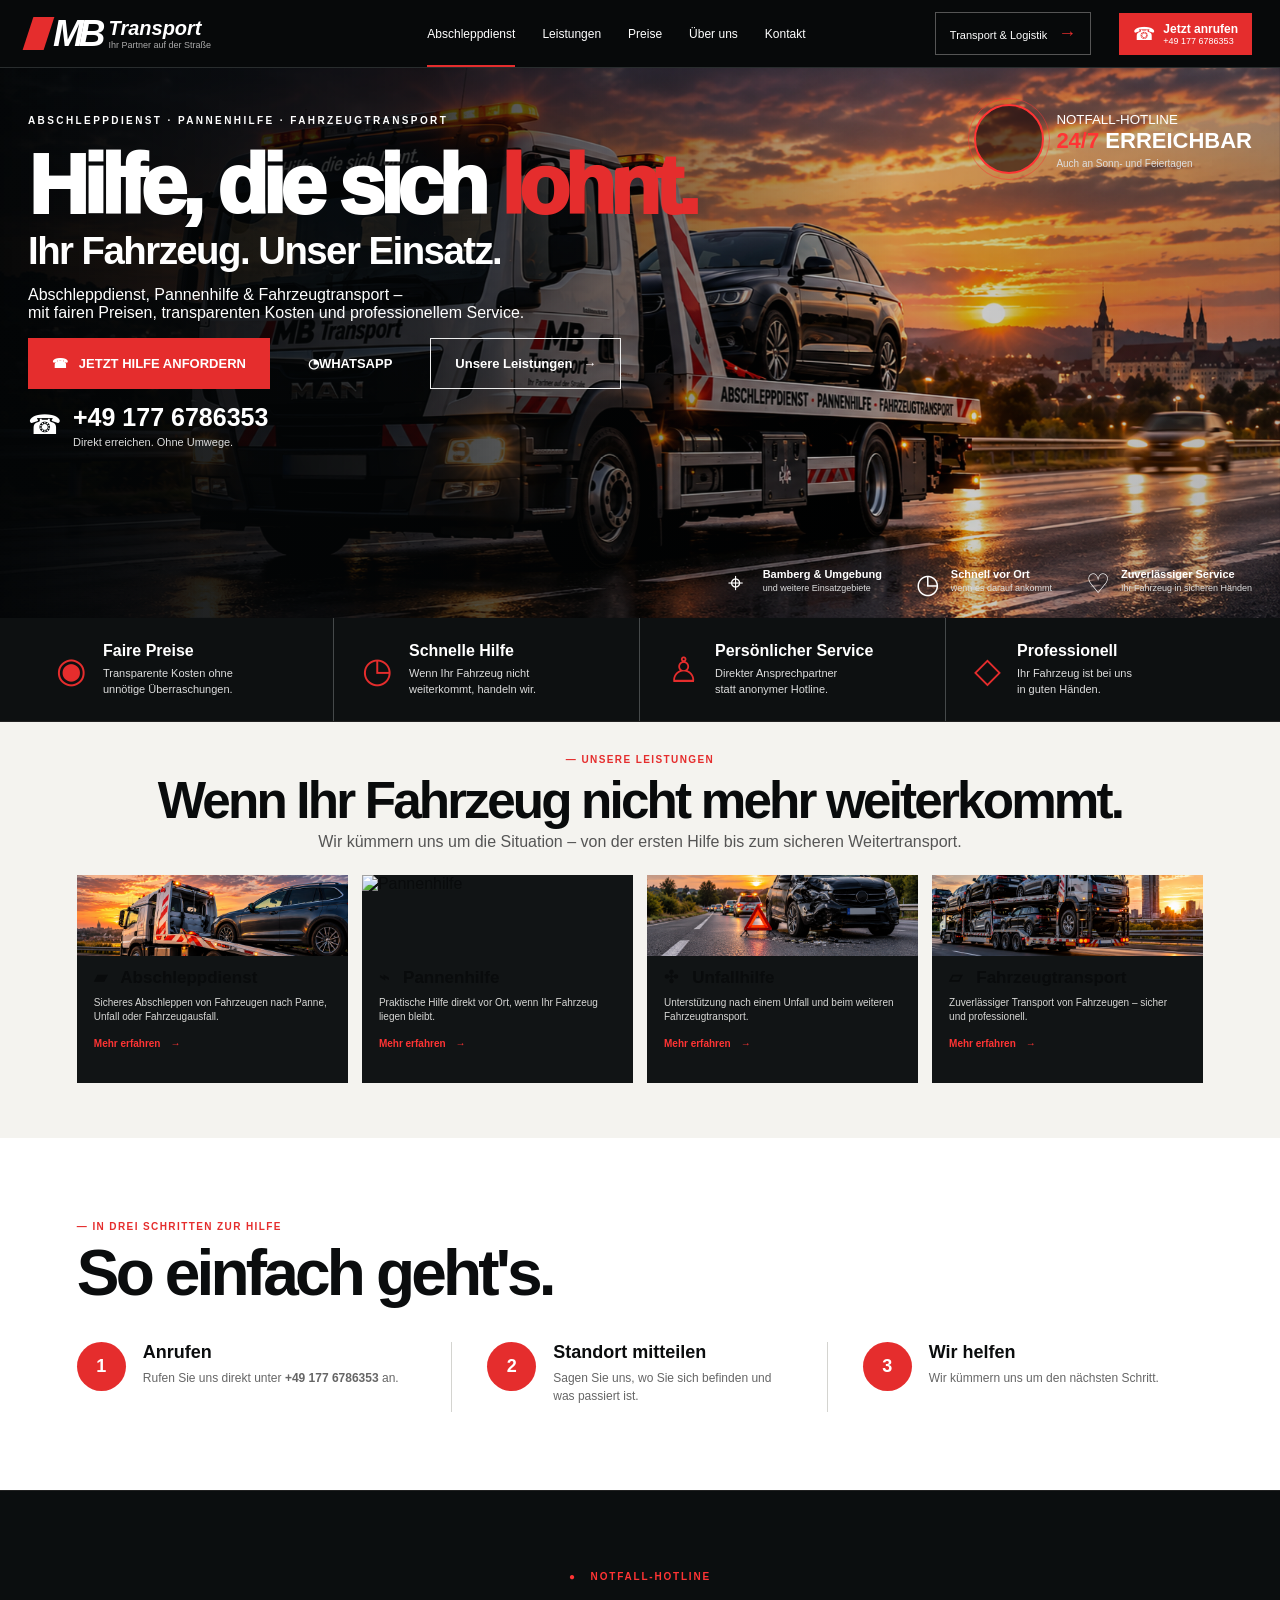
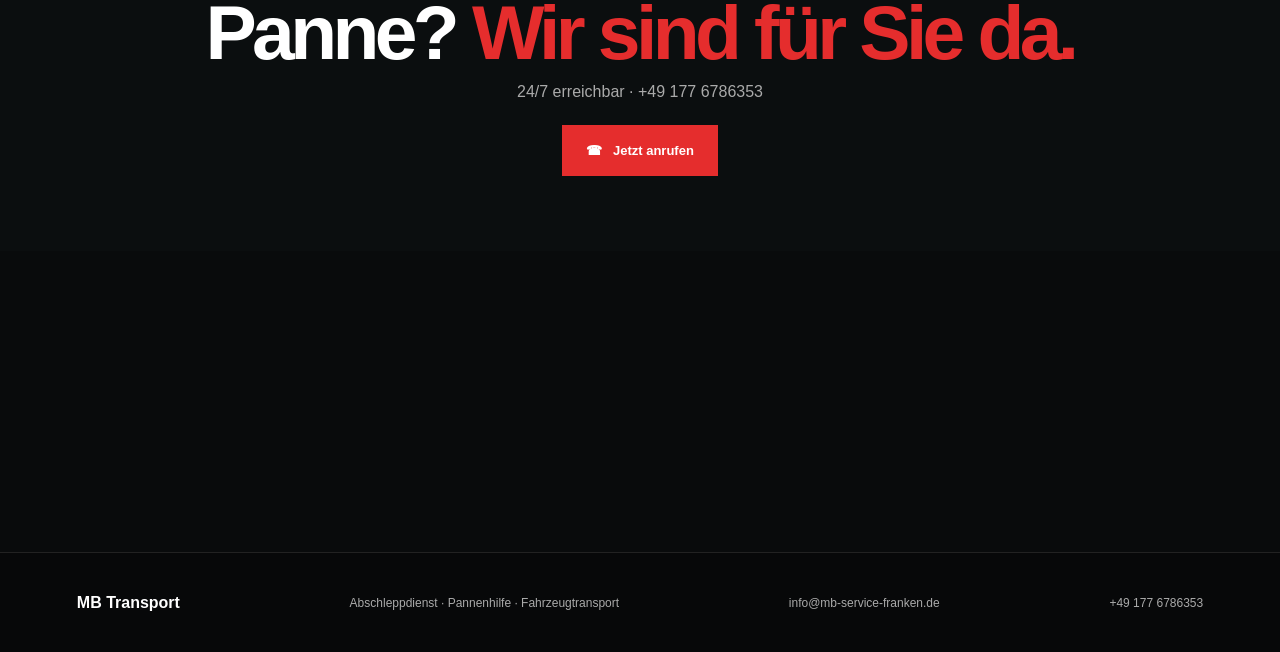
==== commit 7d3019ed: "Update emergency section and add WhatsApp button" ====
--- a/index.html
+++ b/index.html
@@ -34,13 +34,16 @@
     <p>Abschleppdienst, Pannenhilfe &amp; Fahrzeugtransport –<br>mit fairen Preisen, transparenten Kosten und professionellem Service.</p>
     <div class="actions">
       <a class="btn red" href="tel:+491776786353">☎ &nbsp; JETZT HILFE ANFORDERN</a>
+      <a class="btn whatsapp" href="https://wa.me/491776786353" target="_blank" rel="noopener noreferrer">
+        <span class="wa-icon">◔</span> WHATSAPP
+      </a>
       <a class="btn outline" href="#leistungen">Unsere Leistungen &nbsp; →</a>
     </div>
     <div class="direct">☎ <div><b>+49 177 6786353</b><small>Direkt erreichen. Ohne Umwege.</small></div></div>
   </div>
 
   <div class="emergency">
-    <div class="sos"><span>SOS</span></div>
+    <div class="sos" aria-label="Notfallanzeige"></div>
     <div><small>NOTFALL-HOTLINE</small><b><em>24/7</em> ERREICHBAR</b><i>Auch an Sonn- und Feiertagen</i></div>
   </div>
 
--- a/styles.css
+++ b/styles.css
@@ -0,0 +1,21 @@
+*{box-sizing:border-box}html{scroll-behavior:smooth}body{margin:0;background:#090b0c;color:#fff;font-family:Arial,Helvetica,sans-serif}a{color:inherit;text-decoration:none}img{display:block;width:100%}
+.header{position:fixed;z-index:20;top:0;left:0;right:0;height:68px;background:rgba(8,10,11,.95);border-bottom:1px solid #292d2e;backdrop-filter:blur(12px)}
+.header-inner{max-width:1380px;height:100%;margin:auto;padding:0 28px;display:flex;align-items:center;gap:28px}
+.logo{display:flex;align-items:center;min-width:270px;font-style:italic}.logo .slash{width:21px;height:33px;background:#e52d2d;transform:skew(-18deg);margin-right:4px}.logo>b{font-size:37px;letter-spacing:-5px}.logo strong{font-size:20px;margin-left:8px}.logo small{display:block;font-size:9px;color:#aaa;font-weight:400;font-style:normal}
+nav{display:flex;justify-content:center;gap:27px;flex:1;height:100%}nav a{font-size:12px;display:flex;align-items:center;position:relative}nav a.active:after{content:"";position:absolute;bottom:0;left:0;right:0;height:2px;background:#e52d2d}
+.transport{font-size:11px;border:1px solid #555;padding:10px 14px;white-space:nowrap}.transport span{color:#e52d2d;font-size:18px;margin-left:8px}.header-call{background:#e52d2d;padding:9px 14px;display:flex;gap:8px;align-items:center;font-size:18px;white-space:nowrap}.header-call strong{font-size:12px}.header-call small{display:block;font-size:9px;font-weight:400}
+.hero{height:550px;margin-top:68px;position:relative;overflow:hidden;background:#15191b}.hero-bg{position:absolute;inset:0;width:100%;height:100%;object-fit:cover;object-position:center;animation:zoom 1.4s both}.hero-overlay{position:absolute;inset:0;background:linear-gradient(90deg,rgba(3,5,6,.98),rgba(3,5,6,.78) 33%,rgba(3,5,6,.18) 70%,rgba(3,5,6,.3))}
+.hero-content{position:relative;z-index:2;max-width:1380px;margin:auto;padding:47px 28px}.eyebrow{font-size:10px;letter-spacing:.24em;font-weight:800;margin-bottom:24px;animation:up .7s .1s both}.hero h1{font-size:clamp(58px,6.5vw,91px);line-height:.86;letter-spacing:-.065em;margin:0;font-weight:1000;animation:up .7s .2s both}.hero h1 span{color:#e52d2d}.hero h2{font-size:clamp(28px,3vw,42px);line-height:1;margin:10px 0 14px;letter-spacing:-.04em;animation:up .7s .3s both}.hero-description{font-size:15px;line-height:1.5;color:#e5e5e2;margin:0 0 20px;animation:up .7s .4s both}.actions{display:flex;gap:14px;animation:up .7s .5s both}.btn{min-height:51px;padding:0 24px;display:inline-flex;align-items:center;justify-content:center;font-size:13px;font-weight:900;transition:.28s}.red{background:#e52d2d}.red:hover{background:#ff3434;transform:translateY(-3px);box-shadow:0 14px 32px #e52d2d40}.outline{border:1px solid #eee}.outline:hover{background:#ffffff12;transform:translateY(-3px)}.direct{display:flex;align-items:center;gap:11px;margin-top:14px;font-size:27px;animation:up .7s .6s both}.direct b{font-size:25px;display:block}.direct small{display:block;font-size:11px;color:#ddd;margin-top:4px}
+.emergency{position:absolute;z-index:4;right:28px;top:36px;display:flex;align-items:center;gap:12px;animation:up .8s .45s both}.sos{width:70px;height:70px;border:2px solid #ff3434;border-radius:50%;display:grid;place-items:center;position:relative;background:#18050599;animation:glow 1.5s infinite}.sos:before{content:"";position:absolute;inset:-8px;border:1px solid #ff343480;border-radius:50%;animation:wave 1.5s infinite}.sos span{font-size:17px;font-weight:900}.emergency-label{color:#ff3434;letter-spacing:.15em;font-size:10px}.emergency-title{display:block;font-size:22px}.emergency-title span{color:#ff3434}.emergency b{display:block;font-size:22px}.emergency b em{font-style:normal;color:#ff3434;animation:blink 1s steps(2,start) infinite}.emergency i{display:block;font-size:10px;color:#ddd;font-style:normal;margin-top:4px}
+.hero-info{position:absolute;right:28px;bottom:18px;z-index:4;display:flex;gap:34px}.hero-info>div{display:grid;grid-template-columns:27px auto;gap:8px;font-size:27px}.hero-info b{font-size:11px;display:block}.hero-info small{font-size:9px;color:#ddd;display:block;margin-top:3px}
+.trust{display:grid;grid-template-columns:repeat(4,1fr);background:#0d1011;padding:0 max(28px,calc((100vw - 1380px)/2));border-bottom:1px solid #222}.trust>div{min-height:103px;padding:20px 28px;display:flex;align-items:center;gap:16px;border-right:1px solid #45494a;font-size:35px;color:#e52d2d;opacity:0;transform:translateY(20px);transition:.7s}.trust>div.show{opacity:1;transform:none}.trust>div:last-child{border:0}.trust span{font-size:inherit}.trust b{display:block;color:#fff;font-size:16px}.trust small{display:block;color:#ddd;font-size:11px;line-height:1.4;margin-top:6px}
+.services{background:#f4f3ef;color:#090b0c;padding:27px 6vw 55px}.section-title{text-align:center;max-width:1120px;margin:auto}.section-title small,.steps>small,.prices>small{color:#e52d2d;font-size:10px;letter-spacing:.14em;font-weight:900}.section-title h2{font-size:clamp(39px,4vw,55px);line-height:.95;letter-spacing:-.055em;margin:10px 0 7px}.section-title p{color:#555;font-size:16px;margin:0}.cards{max-width:1248px;margin:24px auto 0;display:grid;grid-template-columns:repeat(4,1fr);gap:14px}.cards article{background:#111415;min-height:208px;overflow:hidden;opacity:0;transform:translateY(25px);transition:opacity .65s,transform .35s,box-shadow .35s}.cards article.show{opacity:1;transform:none}.cards article:hover{box-shadow:0 18px 40px #0003;transform:translateY(-6px)}.cards img{height:81px;object-fit:cover;transition:.55s}.cards article:hover img{transform:scale(1.06)}.cards div{padding:11px 17px 15px}.cards h3{font-size:17px;margin:0}.cards p{font-size:10px;color:#d7d7d5;line-height:1.45;margin:8px 0;min-height:29px}.cards a{font-size:10px;color:#ff3434;font-weight:900}
+.steps{background:#fff;color:#0b0d0e;padding:78px 6vw}.steps h2{font-size:clamp(45px,5vw,70px);line-height:.9;letter-spacing:-.06em;margin:11px 0 40px}.step-grid{max-width:1248px;margin:auto;display:grid;grid-template-columns:repeat(3,1fr)}.step-grid>div{display:flex;gap:17px;padding:0 35px;border-right:1px solid #d4d4d0;opacity:0;transform:translateY(20px);transition:.65s}.step-grid>div.show{opacity:1;transform:none}.step-grid>div:first-child{padding-left:0}.step-grid>div:last-child{border:0}.step-grid>b,.step-grid>div>b{width:49px;height:49px;border-radius:50%;background:#e52d2d;color:#fff;display:grid;place-items:center;flex:none;font-size:18px}.step-grid strong{font-size:18px}.step-grid p{font-size:12px;color:#666;line-height:1.45;margin:7px 0}
+.cta{background:#0b0e0f;text-align:center;padding:75px 20px;border-top:1px solid #222;opacity:0;transform:translateY(22px);transition:.8s}.cta.show{opacity:1;transform:none}.cta>small{color:#ff3434;letter-spacing:.18em;font-size:10px;font-weight:900}.cta h2{font-size:clamp(48px,6vw,82px);line-height:.9;letter-spacing:-.06em;margin:14px 0}.cta h2 span{color:#e52d2d}.cta p{color:#aaa}.cta .btn{margin-top:8px}
+.prices{background:#f4f3ef;color:#0b0d0e;padding:75px 6vw;opacity:0;transform:translateY(22px);transition:.8s}.prices.show{opacity:1;transform:none}.prices h2{font-size:48px;letter-spacing:-.05em;margin:10px 0}.prices p{color:#666;max-width:700px}
+footer{min-height:100px;background:#070809;border-top:1px solid #222;display:flex;align-items:center;justify-content:space-between;gap:25px;padding:25px 6vw}footer b{display:block}footer span,footer a{font-size:12px;color:#aaa}
+@keyframes up{from{opacity:0;transform:translateY(24px)}to{opacity:1;transform:none}}@keyframes zoom{from{opacity:.5;transform:scale(1.07)}to{opacity:1;transform:scale(1)}}@keyframes blink{0%,38%{opacity:1}39%,68%{opacity:.25}69%,100%{opacity:1}}@keyframes glow{50%{box-shadow:0 0 32px #ff343466}}@keyframes wave{from{transform:scale(.82);opacity:.7}to{transform:scale(1.25);opacity:0}}
+@media(max-width:1120px){.logo{min-width:220px}.nav{gap:16px}.transport{display:none}.cards{grid-template-columns:repeat(2,1fr)}.trust{grid-template-columns:repeat(2,1fr)}.trust>div:nth-child(2){border-right:0}}
+@media(max-width:800px){.header{height:65px}.header-inner{padding:0 17px}.logo{min-width:0;flex:1}.nav{display:none}.header-call{min-width:auto;padding:8px 10px}.header-call strong{font-size:10px}.hero{margin-top:65px;height:720px}.hero-content{padding:125px 22px 0}.hero-bg{object-position:63% center}.hero-overlay{background:linear-gradient(180deg,#03050644,#030506e8 58%,#030506fa)}.hero h1{font-size:clamp(52px,15vw,79px)}.hero h2{font-size:28px}.hero-description{font-size:14px}.hero-description br{display:none}.emergency{top:20px;right:17px;transform:scale(.78);transform-origin:top right}.hero-info{display:none}.trust{grid-template-columns:1fr;padding:0 20px}.trust>div{border-right:0;border-bottom:1px solid #333;padding:17px 0}.cards{grid-template-columns:1fr}.service-card{min-height:285px}.cards img{height:135px}.steps{padding:65px 20px}.step-grid{grid-template-columns:1fr;gap:28px}.step-grid>div,.step-grid>div:first-child{padding:0 0 28px;border-right:0;border-bottom:1px solid #d4d4d0}.step-grid>div:last-child{border:0}.footer{flex-direction:column;align-items:flex-start}}
+@media(max-width:480px){.logo strong{font-size:16px}.logo>b{font-size:30px}.header-call{display:none}.actions{flex-direction:column}.btn{width:100%}.hero-direct b{font-size:21px}}
+@media(prefers-reduced-motion:reduce){html{scroll-behavior:auto}*,*::before,*::after{animation-duration:.01ms!important;animation-iteration-count:1!important;transition-duration:.01ms!important}}
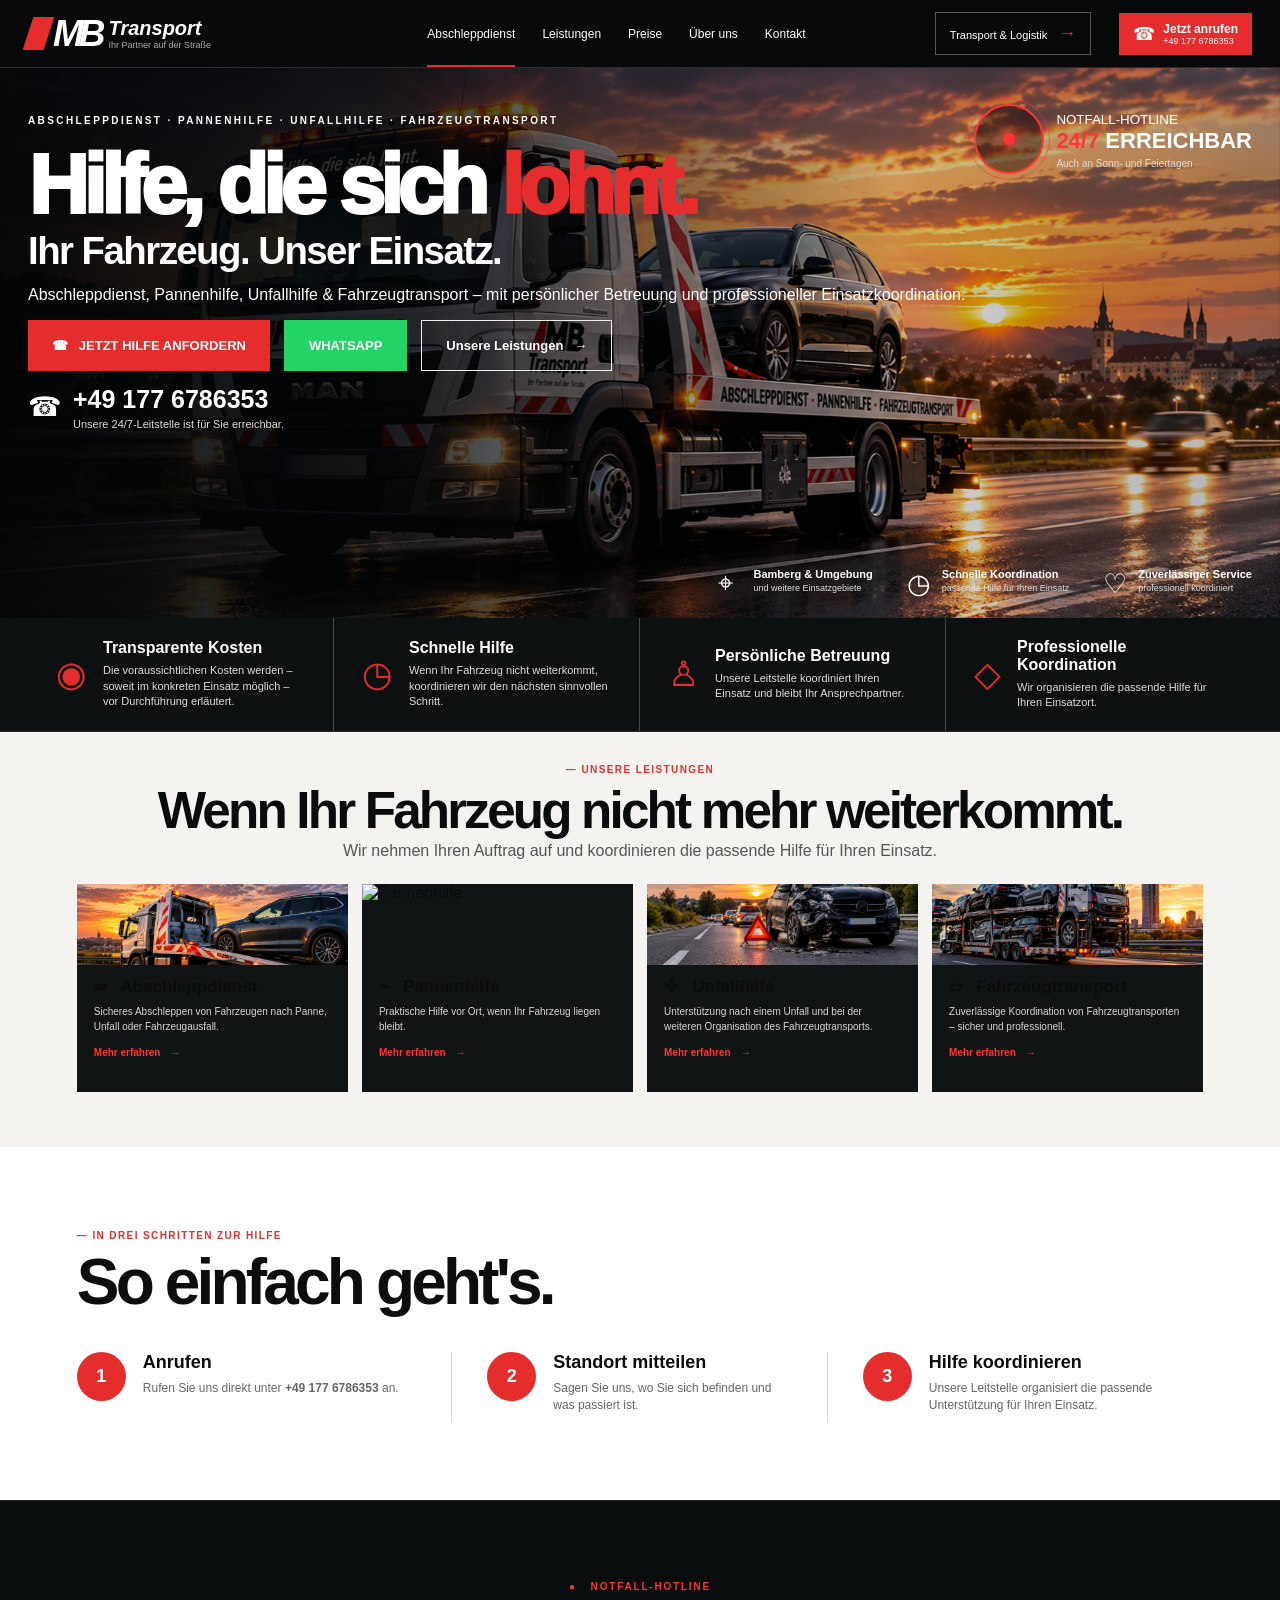
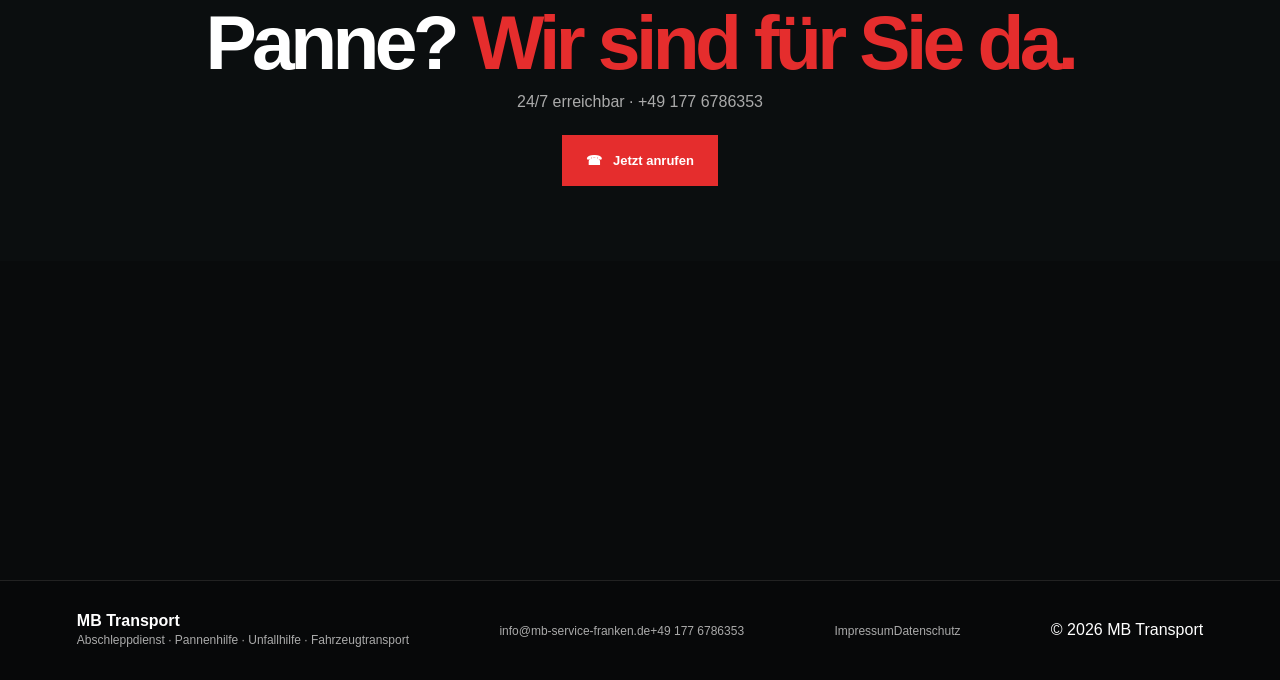
==== commit d999214f: "Add files via upload" ====
--- a/index.html
+++ b/index.html
@@ -3,96 +3,76 @@
 <head>
 <meta charset="utf-8">
 <meta name="viewport" content="width=device-width,initial-scale=1">
+<meta name="description" content="MB Transport – 24/7 Abschleppdienst, Pannenhilfe, Unfallhilfe und Fahrzeugtransport in Bamberg und Umgebung.">
 <title>Abschleppdienst Bamberg | MB Transport</title>
 <link rel="stylesheet" href="./styles.css">
 <link rel="preload" as="image" href="./packgrund.png">
 </head>
 <body>
-<header class="header">
-  <div class="header-inner">
-    <a class="logo" href="#top"><span class="slash"></span><b>MB</b><strong>Transport<small>Ihr Partner auf der Straße</small></strong></a>
-    <nav>
-      <a class="active" href="#top">Abschleppdienst</a>
-      <a href="#leistungen">Leistungen</a>
-      <a href="#preise">Preise</a>
-      <a href="#ueber-uns">Über uns</a>
-      <a href="#kontakt">Kontakt</a>
-    </nav>
-    <a class="transport" href="#transport">Transport &amp; Logistik <span>→</span></a>
-    <a class="header-call" href="tel:+491776786353">☎ <strong>Jetzt anrufen<small>+49 177 6786353</small></strong></a>
-  </div>
-</header>
+<header class="header"><div class="header-inner">
+<a class="logo" href="#top" aria-label="MB Transport Startseite"><span class="slash"></span><b>MB</b><strong>Transport<small>Ihr Partner auf der Straße</small></strong></a>
+<nav aria-label="Hauptnavigation">
+<a class="active" href="#top">Abschleppdienst</a><a href="#leistungen">Leistungen</a><a href="#preise">Preise</a><a href="#ueber-uns">Über uns</a><a href="#kontakt">Kontakt</a>
+</nav>
+<a class="transport" href="#transport">Transport &amp; Logistik <span>→</span></a>
+<a class="header-call" href="tel:+491776786353">☎ <strong>Jetzt anrufen<small>+49 177 6786353</small></strong></a>
+</div></header>
 
 <main id="top">
 <section class="hero">
-  <img class="hero-bg" src="./packgrund.png" alt="Abschleppfahrzeug mit Fahrzeugen">
-  <div class="hero-overlay"></div>
-  <div class="hero-content">
-    <div class="eyebrow">ABSCHLEPPDIENST · PANNENHILFE · FAHRZEUGTRANSPORT</div>
-    <h1>Hilfe, die sich <span>lohnt.</span></h1>
-    <h2>Ihr Fahrzeug. Unser Einsatz.</h2>
-    <p>Abschleppdienst, Pannenhilfe &amp; Fahrzeugtransport –<br>mit fairen Preisen, transparenten Kosten und professionellem Service.</p>
-    <div class="actions">
-      <a class="btn red" href="tel:+491776786353">☎ &nbsp; JETZT HILFE ANFORDERN</a>
-      <a class="btn whatsapp" href="https://wa.me/491776786353" target="_blank" rel="noopener noreferrer">
-        <span class="wa-icon">◔</span> WHATSAPP
-      </a>
-      <a class="btn outline" href="#leistungen">Unsere Leistungen &nbsp; →</a>
-    </div>
-    <div class="direct">☎ <div><b>+49 177 6786353</b><small>Direkt erreichen. Ohne Umwege.</small></div></div>
-  </div>
-
-  <div class="emergency">
-    <div class="sos" aria-label="Notfallanzeige"></div>
-    <div><small>NOTFALL-HOTLINE</small><b><em>24/7</em> ERREICHBAR</b><i>Auch an Sonn- und Feiertagen</i></div>
-  </div>
-
-  <div class="hero-info">
-    <div>⌖ <span><b>Bamberg &amp; Umgebung</b><small>und weitere Einsatzgebiete</small></span></div>
-    <div>◷ <span><b>Schnell vor Ort</b><small>wenn es darauf ankommt</small></span></div>
-    <div>♡ <span><b>Zuverlässiger Service</b><small>Ihr Fahrzeug in sicheren Händen</small></span></div>
-  </div>
-</section>
+<img class="hero-bg" src="./packgrund.png" alt="Abschleppfahrzeug und Fahrzeuge im Einsatz"><div class="hero-overlay"></div>
+<div class="hero-content">
+<div class="eyebrow">ABSCHLEPPDIENST · PANNENHILFE · UNFALLHILFE · FAHRZEUGTRANSPORT</div>
+<h1>Hilfe, die sich <span>lohnt.</span></h1><h2>Ihr Fahrzeug. Unser Einsatz.</h2>
+<p>Abschleppdienst, Pannenhilfe, Unfallhilfe &amp; Fahrzeugtransport – mit persönlicher Betreuung und professioneller Einsatzkoordination.</p>
+<div class="actions"><a class="btn red" href="tel:+491776786353">☎ &nbsp; JETZT HILFE ANFORDERN</a>
+<a class="btn whatsapp" href="https://wa.me/491776786353" target="_blank" rel="noopener noreferrer">WHATSAPP</a>
+<a class="btn outline" href="#leistungen">Unsere Leistungen &nbsp; →</a></div>
+<div class="direct">☎ <div><b>+49 177 6786353</b><small>Unsere 24/7-Leitstelle ist für Sie erreichbar.</small></div></div>
+</div>
+<div class="emergency"><div class="sos" aria-hidden="true"></div><div><small>NOTFALL-HOTLINE</small><b><em>24/7</em> ERREICHBAR</b><i>Auch an Sonn- und Feiertagen</i></div></div>
+<div class="hero-info">
+<div>⌖ <span><b>Bamberg &amp; Umgebung</b><small>und weitere Einsatzgebiete</small></span></div>
+<div>◷ <span><b>Schnelle Koordination</b><small>passende Hilfe für Ihren Einsatz</small></span></div>
+<div>♡ <span><b>Zuverlässiger Service</b><small>professionell koordiniert</small></span></div>
+</div></section>
 
 <section class="trust">
-  <div>◉ <span><b>Faire Preise</b><small>Transparente Kosten ohne<br>unnötige Überraschungen.</small></span></div>
-  <div>◷ <span><b>Schnelle Hilfe</b><small>Wenn Ihr Fahrzeug nicht<br>weiterkommt, handeln wir.</small></span></div>
-  <div>♙ <span><b>Persönlicher Service</b><small>Direkter Ansprechpartner<br>statt anonymer Hotline.</small></span></div>
-  <div>◇ <span><b>Professionell</b><small>Ihr Fahrzeug ist bei uns<br>in guten Händen.</small></span></div>
+<div>◉ <span><b>Transparente Kosten</b><small>Die voraussichtlichen Kosten werden – soweit im konkreten Einsatz möglich – vor Durchführung erläutert.</small></span></div>
+<div>◷ <span><b>Schnelle Hilfe</b><small>Wenn Ihr Fahrzeug nicht weiterkommt, koordinieren wir den nächsten sinnvollen Schritt.</small></span></div>
+<div>♙ <span><b>Persönliche Betreuung</b><small>Unsere Leitstelle koordiniert Ihren Einsatz und bleibt Ihr Ansprechpartner.</small></span></div>
+<div>◇ <span><b>Professionelle Koordination</b><small>Wir organisieren die passende Hilfe für Ihren Einsatzort.</small></span></div>
 </section>
 
 <section class="services" id="leistungen">
-  <div class="section-title"><small>— UNSERE LEISTUNGEN</small><h2>Wenn Ihr Fahrzeug nicht mehr weiterkommt.</h2><p>Wir kümmern uns um die Situation – von der ersten Hilfe bis zum sicheren Weitertransport.</p></div>
-  <div class="cards">
-    <article><img src="./abschlepp.png" alt="Abschleppdienst"><div><h3>▰ &nbsp; Abschleppdienst</h3><p>Sicheres Abschleppen von Fahrzeugen nach Panne, Unfall oder Fahrzeugausfall.</p><a href="#kontakt">Mehr erfahren　→</a></div></article>
-    <article><img src="./pannenhilfe.png" alt="Pannenhilfe"><div><h3>⌁ &nbsp; Pannenhilfe</h3><p>Praktische Hilfe direkt vor Ort, wenn Ihr Fahrzeug liegen bleibt.</p><a href="#kontakt">Mehr erfahren　→</a></div></article>
-    <article><img src="./unfallhilfe.png" alt="Unfallhilfe"><div><h3>✣ &nbsp; Unfallhilfe</h3><p>Unterstützung nach einem Unfall und beim weiteren Fahrzeugtransport.</p><a href="#kontakt">Mehr erfahren　→</a></div></article>
-    <article id="transport"><img src="./fahrzeugtransport.png" alt="Fahrzeugtransport"><div><h3>▱ &nbsp; Fahrzeugtransport</h3><p>Zuverlässiger Transport von Fahrzeugen – sicher und professionell.</p><a href="#kontakt">Mehr erfahren　→</a></div></article>
-  </div>
-</section>
+<div class="section-title"><small>— UNSERE LEISTUNGEN</small><h2>Wenn Ihr Fahrzeug nicht mehr weiterkommt.</h2><p>Wir nehmen Ihren Auftrag auf und koordinieren die passende Hilfe für Ihren Einsatz.</p></div>
+<div class="cards">
+<article><img src="./abschlepp.png" alt="Abschleppdienst"><div><h3>▰ &nbsp; Abschleppdienst</h3><p>Sicheres Abschleppen von Fahrzeugen nach Panne, Unfall oder Fahrzeugausfall.</p><a href="#kontakt">Mehr erfahren　→</a></div></article>
+<article><img src="./pannenhilfe.png" alt="Pannenhilfe"><div><h3>⌁ &nbsp; Pannenhilfe</h3><p>Praktische Hilfe vor Ort, wenn Ihr Fahrzeug liegen bleibt.</p><a href="#kontakt">Mehr erfahren　→</a></div></article>
+<article><img src="./unfallhilfe.png" alt="Unfallhilfe"><div><h3>✣ &nbsp; Unfallhilfe</h3><p>Unterstützung nach einem Unfall und bei der weiteren Organisation des Fahrzeugtransports.</p><a href="#kontakt">Mehr erfahren　→</a></div></article>
+<article id="transport"><img src="./fahrzeugtransport.png" alt="Fahrzeugtransport"><div><h3>▱ &nbsp; Fahrzeugtransport</h3><p>Zuverlässige Koordination von Fahrzeugtransporten – sicher und professionell.</p><a href="#kontakt">Mehr erfahren　→</a></div></article>
+</div></section>
 
-<section class="steps" id="ueber-uns">
-  <small>— IN DREI SCHRITTEN ZUR HILFE</small><h2>So einfach geht's.</h2>
-  <div class="step-grid">
-    <div><b>1</b><span><strong>Anrufen</strong><p>Rufen Sie uns direkt unter <b>+49 177 6786353</b> an.</p></span></div>
-    <div><b>2</b><span><strong>Standort mitteilen</strong><p>Sagen Sie uns, wo Sie sich befinden und was passiert ist.</p></span></div>
-    <div><b>3</b><span><strong>Wir helfen</strong><p>Wir kümmern uns um den nächsten Schritt.</p></span></div>
-  </div>
-</section>
+<section class="steps" id="ueber-uns"><small>— IN DREI SCHRITTEN ZUR HILFE</small><h2>So einfach geht's.</h2>
+<div class="step-grid">
+<div><b>1</b><span><strong>Anrufen</strong><p>Rufen Sie uns direkt unter <b>+49 177 6786353</b> an.</p></span></div>
+<div><b>2</b><span><strong>Standort mitteilen</strong><p>Sagen Sie uns, wo Sie sich befinden und was passiert ist.</p></span></div>
+<div><b>3</b><span><strong>Hilfe koordinieren</strong><p>Unsere Leitstelle organisiert die passende Unterstützung für Ihren Einsatz.</p></span></div>
+</div></section>
 
-<section class="cta" id="kontakt">
-  <small>● &nbsp; NOTFALL-HOTLINE</small><h2>Panne? <span>Wir sind für Sie da.</span></h2><p>24/7 erreichbar · +49 177 6786353</p>
-  <a class="btn red" href="tel:+491776786353">☎ &nbsp; Jetzt anrufen</a>
-</section>
+<section class="cta" id="kontakt"><small>● &nbsp; NOTFALL-HOTLINE</small><h2>Panne? <span>Wir sind für Sie da.</span></h2><p>24/7 erreichbar · +49 177 6786353</p><a class="btn red" href="tel:+491776786353">☎ &nbsp; Jetzt anrufen</a></section>
 
-<section class="prices" id="preise"><small>— PREISE</small><h2>Transparente Preise.</h2><p>Die vorhandenen Preis- und Paketinformationen können hier auf der separaten Preisseite übernommen werden.</p></section>
+<section class="prices" id="preise"><small>— PREISE</small><h2>Transparente Preise.</h2><p>Die Kosten hängen insbesondere von Art und Umfang des Einsatzes, Entfernung, Fahrzeug und erforderlichen Zusatzleistungen ab. Die voraussichtlichen Kosten werden – soweit im konkreten Einsatz möglich – vor Durchführung erläutert.</p></section>
 </main>
 
-<footer><b>MB Transport</b><span>Abschleppdienst · Pannenhilfe · Fahrzeugtransport</span><a href="mailto:info@mb-service-franken.de">info@mb-service-franken.de</a><a href="tel:+491776786353">+49 177 6786353</a></footer>
-
+<footer class="site-footer">
+<div><b>MB Transport</b><span>Abschleppdienst · Pannenhilfe · Unfallhilfe · Fahrzeugtransport</span></div>
+<div class="footer-contact"><a href="mailto:info@mb-service-franken.de">info@mb-service-franken.de</a><a href="tel:+491776786353">+49 177 6786353</a></div>
+<div class="footer-legal"><a href="./impressum.html">Impressum</a><a href="./datenschutz.html">Datenschutz</a></div>
+<div class="copyright">© 2026 MB Transport</div>
+</footer>
 <script>
 const io=new IntersectionObserver(es=>es.forEach(e=>e.isIntersecting&&e.target.classList.add("show")),{threshold:.12});
 document.querySelectorAll(".trust>div,.cards article,.step-grid>div,.cta,.prices").forEach(x=>io.observe(x));
 </script>
-</body>
-</html>
+</body></html>
--- a/styles.css
+++ b/styles.css
@@ -6,7 +6,31 @@
 .transport{font-size:11px;border:1px solid #555;padding:10px 14px;white-space:nowrap}.transport span{color:#e52d2d;font-size:18px;margin-left:8px}.header-call{background:#e52d2d;padding:9px 14px;display:flex;gap:8px;align-items:center;font-size:18px;white-space:nowrap}.header-call strong{font-size:12px}.header-call small{display:block;font-size:9px;font-weight:400}
 .hero{height:550px;margin-top:68px;position:relative;overflow:hidden;background:#15191b}.hero-bg{position:absolute;inset:0;width:100%;height:100%;object-fit:cover;object-position:center;animation:zoom 1.4s both}.hero-overlay{position:absolute;inset:0;background:linear-gradient(90deg,rgba(3,5,6,.98),rgba(3,5,6,.78) 33%,rgba(3,5,6,.18) 70%,rgba(3,5,6,.3))}
 .hero-content{position:relative;z-index:2;max-width:1380px;margin:auto;padding:47px 28px}.eyebrow{font-size:10px;letter-spacing:.24em;font-weight:800;margin-bottom:24px;animation:up .7s .1s both}.hero h1{font-size:clamp(58px,6.5vw,91px);line-height:.86;letter-spacing:-.065em;margin:0;font-weight:1000;animation:up .7s .2s both}.hero h1 span{color:#e52d2d}.hero h2{font-size:clamp(28px,3vw,42px);line-height:1;margin:10px 0 14px;letter-spacing:-.04em;animation:up .7s .3s both}.hero-description{font-size:15px;line-height:1.5;color:#e5e5e2;margin:0 0 20px;animation:up .7s .4s both}.actions{display:flex;gap:14px;animation:up .7s .5s both}.btn{min-height:51px;padding:0 24px;display:inline-flex;align-items:center;justify-content:center;font-size:13px;font-weight:900;transition:.28s}.red{background:#e52d2d}.red:hover{background:#ff3434;transform:translateY(-3px);box-shadow:0 14px 32px #e52d2d40}.outline{border:1px solid #eee}.outline:hover{background:#ffffff12;transform:translateY(-3px)}.direct{display:flex;align-items:center;gap:11px;margin-top:14px;font-size:27px;animation:up .7s .6s both}.direct b{font-size:25px;display:block}.direct small{display:block;font-size:11px;color:#ddd;margin-top:4px}
-.emergency{position:absolute;z-index:4;right:28px;top:36px;display:flex;align-items:center;gap:12px;animation:up .8s .45s both}.sos{width:70px;height:70px;border:2px solid #ff3434;border-radius:50%;display:grid;place-items:center;position:relative;background:#18050599;animation:glow 1.5s infinite}.sos:before{content:"";position:absolute;inset:-8px;border:1px solid #ff343480;border-radius:50%;animation:wave 1.5s infinite}.sos span{font-size:17px;font-weight:900}.emergency-label{color:#ff3434;letter-spacing:.15em;font-size:10px}.emergency-title{display:block;font-size:22px}.emergency-title span{color:#ff3434}.emergency b{display:block;font-size:22px}.emergency b em{font-style:normal;color:#ff3434;animation:blink 1s steps(2,start) infinite}.emergency i{display:block;font-size:10px;color:#ddd;font-style:normal;margin-top:4px}
+.emergency{position:absolute;z-index:4;right:28px;top:36px;display:flex;align-items:center;gap:12px;animation:up .8s .45s both}.sos{
+  width:70px;height:70px;border-radius:50%;
+  position:relative;background:rgba(20,5,5,.45);
+  border:2px solid #ff3434;
+  animation:glow 1.5s ease-in-out infinite;
+}
+.sos:before{
+  content:"";
+  position:absolute;
+  width:12px;height:12px;
+  left:50%;top:50%;
+  transform:translate(-50%,-50%);
+  border-radius:50%;
+  background:#ff3434;
+  box-shadow:0 0 10px #ff3434,0 0 24px #ff3434;
+  animation:lamp 1s ease-in-out infinite;
+}
+.sos:after{
+  content:"";
+  position:absolute;
+  inset:-8px;
+  border:1px solid rgba(255,52,52,.55);
+  border-radius:50%;
+  animation:wave 1.5s ease-out infinite;
+}.emergency-label{color:#ff3434;letter-spacing:.15em;font-size:10px}.emergency-title{display:block;font-size:22px}.emergency-title span{color:#ff3434}.emergency b{display:block;font-size:22px}.emergency b em{font-style:normal;color:#ff3434;animation:blink 1s steps(2,start) infinite}.emergency i{display:block;font-size:10px;color:#ddd;font-style:normal;margin-top:4px}
 .hero-info{position:absolute;right:28px;bottom:18px;z-index:4;display:flex;gap:34px}.hero-info>div{display:grid;grid-template-columns:27px auto;gap:8px;font-size:27px}.hero-info b{font-size:11px;display:block}.hero-info small{font-size:9px;color:#ddd;display:block;margin-top:3px}
 .trust{display:grid;grid-template-columns:repeat(4,1fr);background:#0d1011;padding:0 max(28px,calc((100vw - 1380px)/2));border-bottom:1px solid #222}.trust>div{min-height:103px;padding:20px 28px;display:flex;align-items:center;gap:16px;border-right:1px solid #45494a;font-size:35px;color:#e52d2d;opacity:0;transform:translateY(20px);transition:.7s}.trust>div.show{opacity:1;transform:none}.trust>div:last-child{border:0}.trust span{font-size:inherit}.trust b{display:block;color:#fff;font-size:16px}.trust small{display:block;color:#ddd;font-size:11px;line-height:1.4;margin-top:6px}
 .services{background:#f4f3ef;color:#090b0c;padding:27px 6vw 55px}.section-title{text-align:center;max-width:1120px;margin:auto}.section-title small,.steps>small,.prices>small{color:#e52d2d;font-size:10px;letter-spacing:.14em;font-weight:900}.section-title h2{font-size:clamp(39px,4vw,55px);line-height:.95;letter-spacing:-.055em;margin:10px 0 7px}.section-title p{color:#555;font-size:16px;margin:0}.cards{max-width:1248px;margin:24px auto 0;display:grid;grid-template-columns:repeat(4,1fr);gap:14px}.cards article{background:#111415;min-height:208px;overflow:hidden;opacity:0;transform:translateY(25px);transition:opacity .65s,transform .35s,box-shadow .35s}.cards article.show{opacity:1;transform:none}.cards article:hover{box-shadow:0 18px 40px #0003;transform:translateY(-6px)}.cards img{height:81px;object-fit:cover;transition:.55s}.cards article:hover img{transform:scale(1.06)}.cards div{padding:11px 17px 15px}.cards h3{font-size:17px;margin:0}.cards p{font-size:10px;color:#d7d7d5;line-height:1.45;margin:8px 0;min-height:29px}.cards a{font-size:10px;color:#ff3434;font-weight:900}
@@ -14,8 +38,35 @@
 .cta{background:#0b0e0f;text-align:center;padding:75px 20px;border-top:1px solid #222;opacity:0;transform:translateY(22px);transition:.8s}.cta.show{opacity:1;transform:none}.cta>small{color:#ff3434;letter-spacing:.18em;font-size:10px;font-weight:900}.cta h2{font-size:clamp(48px,6vw,82px);line-height:.9;letter-spacing:-.06em;margin:14px 0}.cta h2 span{color:#e52d2d}.cta p{color:#aaa}.cta .btn{margin-top:8px}
 .prices{background:#f4f3ef;color:#0b0d0e;padding:75px 6vw;opacity:0;transform:translateY(22px);transition:.8s}.prices.show{opacity:1;transform:none}.prices h2{font-size:48px;letter-spacing:-.05em;margin:10px 0}.prices p{color:#666;max-width:700px}
 footer{min-height:100px;background:#070809;border-top:1px solid #222;display:flex;align-items:center;justify-content:space-between;gap:25px;padding:25px 6vw}footer b{display:block}footer span,footer a{font-size:12px;color:#aaa}
-@keyframes up{from{opacity:0;transform:translateY(24px)}to{opacity:1;transform:none}}@keyframes zoom{from{opacity:.5;transform:scale(1.07)}to{opacity:1;transform:scale(1)}}@keyframes blink{0%,38%{opacity:1}39%,68%{opacity:.25}69%,100%{opacity:1}}@keyframes glow{50%{box-shadow:0 0 32px #ff343466}}@keyframes wave{from{transform:scale(.82);opacity:.7}to{transform:scale(1.25);opacity:0}}
+@keyframes up{from{opacity:0;transform:translateY(24px)}to{opacity:1;transform:none}}@keyframes zoom{from{opacity:.5;transform:scale(1.07)}to{opacity:1;transform:scale(1)}}@keyframes blink{0%,38%{opacity:1}39%,68%{opacity:.25}69%,100%{opacity:1}}@keyframes glow{50%{box-shadow:0 0 32px #ff343466}}@keyframes wave{from{transform:scale(.82);opacity:.7}to{transform:scale(1.25);opacity:0}}@keyframes lamp{0%,100%{opacity:.45;transform:translate(-50%,-50%) scale(.82)}50%{opacity:1;transform:translate(-50%,-50%) scale(1.08)}}
 @media(max-width:1120px){.logo{min-width:220px}.nav{gap:16px}.transport{display:none}.cards{grid-template-columns:repeat(2,1fr)}.trust{grid-template-columns:repeat(2,1fr)}.trust>div:nth-child(2){border-right:0}}
 @media(max-width:800px){.header{height:65px}.header-inner{padding:0 17px}.logo{min-width:0;flex:1}.nav{display:none}.header-call{min-width:auto;padding:8px 10px}.header-call strong{font-size:10px}.hero{margin-top:65px;height:720px}.hero-content{padding:125px 22px 0}.hero-bg{object-position:63% center}.hero-overlay{background:linear-gradient(180deg,#03050644,#030506e8 58%,#030506fa)}.hero h1{font-size:clamp(52px,15vw,79px)}.hero h2{font-size:28px}.hero-description{font-size:14px}.hero-description br{display:none}.emergency{top:20px;right:17px;transform:scale(.78);transform-origin:top right}.hero-info{display:none}.trust{grid-template-columns:1fr;padding:0 20px}.trust>div{border-right:0;border-bottom:1px solid #333;padding:17px 0}.cards{grid-template-columns:1fr}.service-card{min-height:285px}.cards img{height:135px}.steps{padding:65px 20px}.step-grid{grid-template-columns:1fr;gap:28px}.step-grid>div,.step-grid>div:first-child{padding:0 0 28px;border-right:0;border-bottom:1px solid #d4d4d0}.step-grid>div:last-child{border:0}.footer{flex-direction:column;align-items:flex-start}}
 @media(max-width:480px){.logo strong{font-size:16px}.logo>b{font-size:30px}.header-call{display:none}.actions{flex-direction:column}.btn{width:100%}.hero-direct b{font-size:21px}}
 @media(prefers-reduced-motion:reduce){html{scroll-behavior:auto}*,*::before,*::after{animation-duration:.01ms!important;animation-iteration-count:1!important;transition-duration:.01ms!important}}
+
+/* WhatsApp CTA */
+.btn.whatsapp{
+  background:#25D366;
+  color:#fff;
+  border:1px solid #25D366;
+}
+.btn.whatsapp:hover{
+  background:#20bd5a;
+  border-color:#20bd5a;
+  transform:translateY(-3px);
+  box-shadow:0 14px 32px rgba(37,211,102,.25);
+}
+.wa-icon{
+  width:20px;
+  height:20px;
+  border:2px solid currentColor;
+  border-radius:50%;
+  display:inline-grid;
+  place-items:center;
+  font-size:12px;
+  line-height:1;
+}
+@media(max-width:800px){
+  .actions .whatsapp{order:2}
+  .actions .outline{order:3}
+}
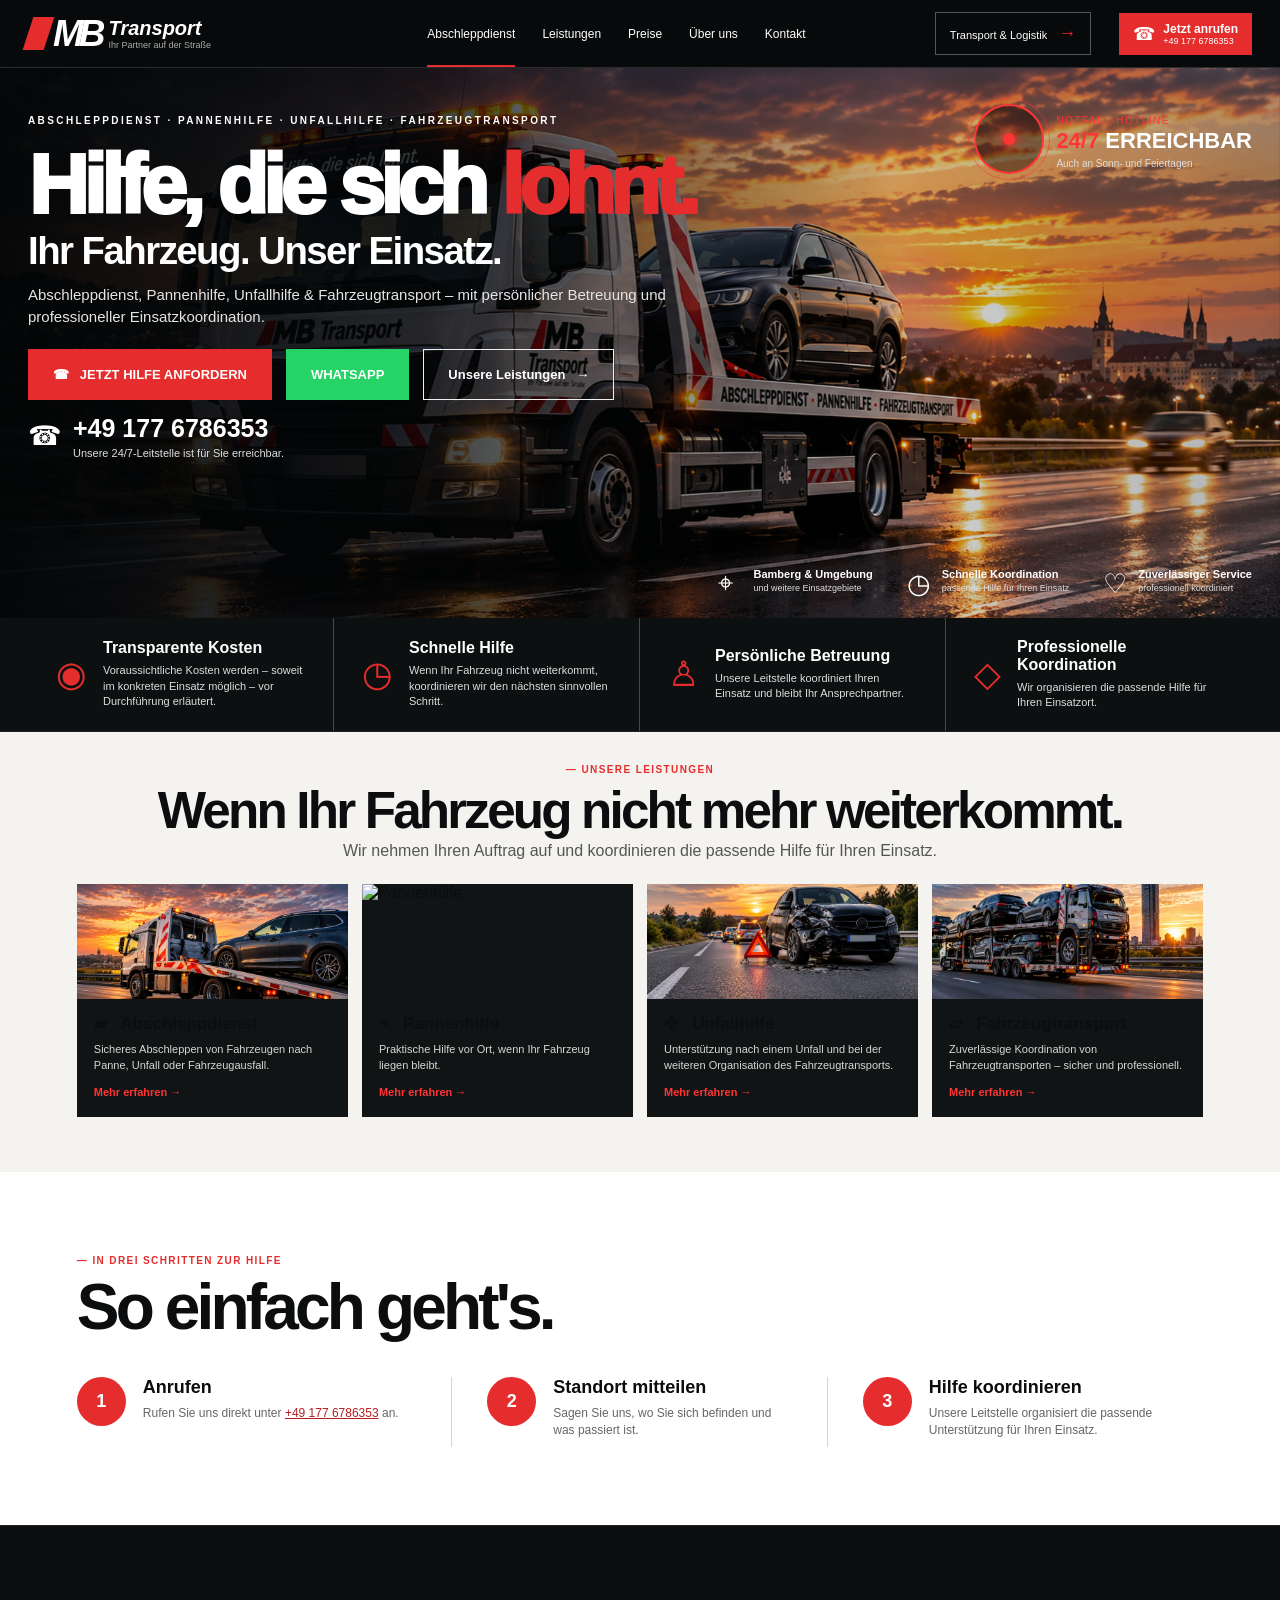
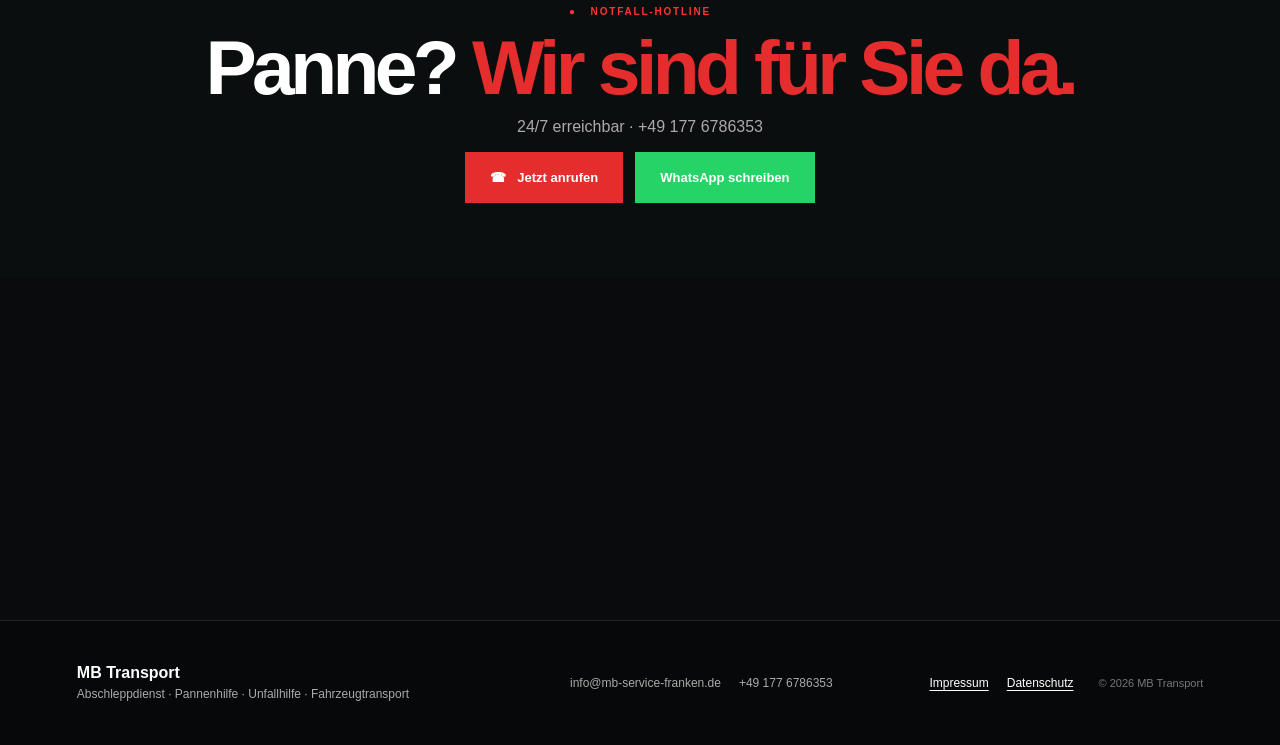
==== commit d9ae1730: "Add files via upload" ====
--- a/index.html
+++ b/index.html
@@ -1,78 +1,216 @@
 <!doctype html>
 <html lang="de">
 <head>
-<meta charset="utf-8">
-<meta name="viewport" content="width=device-width,initial-scale=1">
-<meta name="description" content="MB Transport – 24/7 Abschleppdienst, Pannenhilfe, Unfallhilfe und Fahrzeugtransport in Bamberg und Umgebung.">
-<title>Abschleppdienst Bamberg | MB Transport</title>
-<link rel="stylesheet" href="./styles.css">
-<link rel="preload" as="image" href="./packgrund.png">
+  <meta charset="utf-8">
+  <meta name="viewport" content="width=device-width, initial-scale=1">
+  <meta name="description" content="MB Transport: 24/7 Abschleppdienst, Pannenhilfe, Unfallhilfe und Fahrzeugtransport in Bamberg und Umgebung. Persönliche Betreuung und professionelle Einsatzkoordination.">
+  <meta name="robots" content="index,follow">
+  <meta name="theme-color" content="#090b0c">
+  <link rel="canonical" href="https://www.mb-service-franken.de/">
+
+  <meta property="og:type" content="website">
+  <meta property="og:locale" content="de_DE">
+  <meta property="og:title" content="Abschleppdienst Bamberg | MB Transport">
+  <meta property="og:description" content="24/7 Abschleppdienst, Pannenhilfe, Unfallhilfe und Fahrzeugtransport in Bamberg und Umgebung.">
+  <meta property="og:url" content="https://www.mb-service-franken.de/">
+  <meta property="og:image" content="https://www.mb-service-franken.de/packgrund.png">
+
+  <title>Abschleppdienst Bamberg | MB Transport – 24/7 Hilfe</title>
+  <link rel="preload" as="image" href="./packgrund.png">
+  <link rel="stylesheet" href="./styles.css">
+
+  <script type="application/ld+json">
+  {
+    "@context":"https://schema.org",
+    "@type":"LocalBusiness",
+    "@id":"https://www.mb-service-franken.de/#business",
+    "name":"MB Transport",
+    "url":"https://www.mb-service-franken.de/",
+    "telephone":"+491776786353",
+    "email":"info@mb-service-franken.de",
+    "description":"24/7 Abschleppdienst, Pannenhilfe, Unfallhilfe und Fahrzeugtransport in Bamberg und Umgebung.",
+    "image":"https://www.mb-service-franken.de/packgrund.png",
+    "priceRange":"€€",
+    "address":{
+      "@type":"PostalAddress",
+      "streetAddress":"Holzfeldweg 36",
+      "postalCode":"96052",
+      "addressLocality":"Bamberg",
+      "addressCountry":"DE"
+    },
+    "openingHoursSpecification":[{
+      "@type":"OpeningHoursSpecification",
+      "dayOfWeek":["Monday","Tuesday","Wednesday","Thursday","Friday","Saturday","Sunday"],
+      "opens":"00:00",
+      "closes":"23:59"
+    }],
+    "areaServed":{
+      "@type":"City",
+      "name":"Bamberg"
+    },
+    "serviceType":[
+      "Abschleppdienst",
+      "Pannenhilfe",
+      "Unfallhilfe",
+      "Fahrzeugtransport"
+    ]
+  }
+  </script>
 </head>
+
 <body>
-<header class="header"><div class="header-inner">
-<a class="logo" href="#top" aria-label="MB Transport Startseite"><span class="slash"></span><b>MB</b><strong>Transport<small>Ihr Partner auf der Straße</small></strong></a>
-<nav aria-label="Hauptnavigation">
-<a class="active" href="#top">Abschleppdienst</a><a href="#leistungen">Leistungen</a><a href="#preise">Preise</a><a href="#ueber-uns">Über uns</a><a href="#kontakt">Kontakt</a>
-</nav>
-<a class="transport" href="#transport">Transport &amp; Logistik <span>→</span></a>
-<a class="header-call" href="tel:+491776786353">☎ <strong>Jetzt anrufen<small>+49 177 6786353</small></strong></a>
-</div></header>
+<header class="header">
+  <div class="header-inner">
+    <a class="logo" href="#top" aria-label="MB Transport Startseite">
+      <span class="slash" aria-hidden="true"></span>
+      <b>MB</b>
+      <strong>Transport<small>Ihr Partner auf der Straße</small></strong>
+    </a>
+
+    <nav class="nav" aria-label="Hauptnavigation">
+      <a class="active" href="#top">Abschleppdienst</a>
+      <a href="#leistungen">Leistungen</a>
+      <a href="#preise">Preise</a>
+      <a href="#ueber-uns">Über uns</a>
+      <a href="#kontakt">Kontakt</a>
+    </nav>
+
+    <a class="transport" href="#transport">Transport &amp; Logistik <span aria-hidden="true">→</span></a>
+
+    <a class="header-call" href="tel:+491776786353" aria-label="MB Transport jetzt anrufen">
+      <span aria-hidden="true">☎</span>
+      <strong>Jetzt anrufen<small>+49 177 6786353</small></strong>
+    </a>
+  </div>
+</header>
 
 <main id="top">
-<section class="hero">
-<img class="hero-bg" src="./packgrund.png" alt="Abschleppfahrzeug und Fahrzeuge im Einsatz"><div class="hero-overlay"></div>
-<div class="hero-content">
-<div class="eyebrow">ABSCHLEPPDIENST · PANNENHILFE · UNFALLHILFE · FAHRZEUGTRANSPORT</div>
-<h1>Hilfe, die sich <span>lohnt.</span></h1><h2>Ihr Fahrzeug. Unser Einsatz.</h2>
-<p>Abschleppdienst, Pannenhilfe, Unfallhilfe &amp; Fahrzeugtransport – mit persönlicher Betreuung und professioneller Einsatzkoordination.</p>
-<div class="actions"><a class="btn red" href="tel:+491776786353">☎ &nbsp; JETZT HILFE ANFORDERN</a>
-<a class="btn whatsapp" href="https://wa.me/491776786353" target="_blank" rel="noopener noreferrer">WHATSAPP</a>
-<a class="btn outline" href="#leistungen">Unsere Leistungen &nbsp; →</a></div>
-<div class="direct">☎ <div><b>+49 177 6786353</b><small>Unsere 24/7-Leitstelle ist für Sie erreichbar.</small></div></div>
+  <section class="hero" aria-labelledby="hero-title">
+    <img class="hero-bg" src="./packgrund.png" alt="Abschleppfahrzeug und Fahrzeuge im Einsatz" fetchpriority="high">
+    <div class="hero-overlay" aria-hidden="true"></div>
+
+    <div class="hero-content">
+      <div class="eyebrow">ABSCHLEPPDIENST · PANNENHILFE · UNFALLHILFE · FAHRZEUGTRANSPORT</div>
+      <h1 id="hero-title">Hilfe, die sich <span>lohnt.</span></h1>
+      <h2>Ihr Fahrzeug. Unser Einsatz.</h2>
+      <p class="hero-description">Abschleppdienst, Pannenhilfe, Unfallhilfe &amp; Fahrzeugtransport – mit persönlicher Betreuung und professioneller Einsatzkoordination.</p>
+
+      <div class="actions">
+        <a class="btn red" href="tel:+491776786353">☎ &nbsp; JETZT HILFE ANFORDERN</a>
+        <a class="btn whatsapp" href="https://wa.me/491776786353" target="_blank" rel="noopener noreferrer">WHATSAPP</a>
+        <a class="btn outline" href="#leistungen">Unsere Leistungen &nbsp; →</a>
+      </div>
+
+      <div class="direct">
+        <span aria-hidden="true">☎</span>
+        <div><b>+49 177 6786353</b><small>Unsere 24/7-Leitstelle ist für Sie erreichbar.</small></div>
+      </div>
+    </div>
+
+    <div class="emergency" aria-label="24 Stunden Notfall-Hotline">
+      <div class="sos" aria-hidden="true"></div>
+      <div>
+        <small>NOTFALL-HOTLINE</small>
+        <b><em>24/7</em> ERREICHBAR</b>
+        <i>Auch an Sonn- und Feiertagen</i>
+      </div>
+    </div>
+
+    <div class="hero-info" aria-label="Serviceinformationen">
+      <div><span aria-hidden="true">⌖</span><span><b>Bamberg &amp; Umgebung</b><small>und weitere Einsatzgebiete</small></span></div>
+      <div><span aria-hidden="true">◷</span><span><b>Schnelle Koordination</b><small>passende Hilfe für Ihren Einsatz</small></span></div>
+      <div><span aria-hidden="true">♡</span><span><b>Zuverlässiger Service</b><small>professionell koordiniert</small></span></div>
+    </div>
+  </section>
+
+  <section class="trust" aria-label="Unsere Vorteile">
+    <div><span aria-hidden="true">◉</span><span><b>Transparente Kosten</b><small>Voraussichtliche Kosten werden – soweit im konkreten Einsatz möglich – vor Durchführung erläutert.</small></span></div>
+    <div><span aria-hidden="true">◷</span><span><b>Schnelle Hilfe</b><small>Wenn Ihr Fahrzeug nicht weiterkommt, koordinieren wir den nächsten sinnvollen Schritt.</small></span></div>
+    <div><span aria-hidden="true">♙</span><span><b>Persönliche Betreuung</b><small>Unsere Leitstelle koordiniert Ihren Einsatz und bleibt Ihr Ansprechpartner.</small></span></div>
+    <div><span aria-hidden="true">◇</span><span><b>Professionelle Koordination</b><small>Wir organisieren die passende Hilfe für Ihren Einsatzort.</small></span></div>
+  </section>
+
+  <section class="services" id="leistungen" aria-labelledby="leistungen-title">
+    <div class="section-title">
+      <small>— UNSERE LEISTUNGEN</small>
+      <h2 id="leistungen-title">Wenn Ihr Fahrzeug nicht mehr weiterkommt.</h2>
+      <p>Wir nehmen Ihren Auftrag auf und koordinieren die passende Hilfe für Ihren Einsatz.</p>
+    </div>
+
+    <div class="cards">
+      <article>
+        <img src="./abschlepp.png" alt="Abschleppdienst" loading="lazy">
+        <div><h3>▰ &nbsp; Abschleppdienst</h3><p>Sicheres Abschleppen von Fahrzeugen nach Panne, Unfall oder Fahrzeugausfall.</p><a href="#kontakt">Mehr erfahren →</a></div>
+      </article>
+      <article>
+        <img src="./pannenhilfe.png" alt="Pannenhilfe" loading="lazy">
+        <div><h3>⌁ &nbsp; Pannenhilfe</h3><p>Praktische Hilfe vor Ort, wenn Ihr Fahrzeug liegen bleibt.</p><a href="#kontakt">Mehr erfahren →</a></div>
+      </article>
+      <article>
+        <img src="./unfallhilfe.png" alt="Unfallhilfe" loading="lazy">
+        <div><h3>✣ &nbsp; Unfallhilfe</h3><p>Unterstützung nach einem Unfall und bei der weiteren Organisation des Fahrzeugtransports.</p><a href="#kontakt">Mehr erfahren →</a></div>
+      </article>
+      <article id="transport">
+        <img src="./fahrzeugtransport.png" alt="Fahrzeugtransport" loading="lazy">
+        <div><h3>▱ &nbsp; Fahrzeugtransport</h3><p>Zuverlässige Koordination von Fahrzeugtransporten – sicher und professionell.</p><a href="#kontakt">Mehr erfahren →</a></div>
+      </article>
+    </div>
+  </section>
+
+  <section class="steps" id="ueber-uns" aria-labelledby="steps-title">
+    <small>— IN DREI SCHRITTEN ZUR HILFE</small>
+    <h2 id="steps-title">So einfach geht's.</h2>
+    <div class="step-grid">
+      <div><b>1</b><span><strong>Anrufen</strong><p>Rufen Sie uns direkt unter <a href="tel:+491776786353">+49 177 6786353</a> an.</p></span></div>
+      <div><b>2</b><span><strong>Standort mitteilen</strong><p>Sagen Sie uns, wo Sie sich befinden und was passiert ist.</p></span></div>
+      <div><b>3</b><span><strong>Hilfe koordinieren</strong><p>Unsere Leitstelle organisiert die passende Unterstützung für Ihren Einsatz.</p></span></div>
+    </div>
+  </section>
+
+  <section class="cta" id="kontakt" aria-labelledby="kontakt-title">
+    <small>● &nbsp; NOTFALL-HOTLINE</small>
+    <h2 id="kontakt-title">Panne? <span>Wir sind für Sie da.</span></h2>
+    <p>24/7 erreichbar · +49 177 6786353</p>
+    <div class="cta-actions">
+      <a class="btn red" href="tel:+491776786353">☎ &nbsp; Jetzt anrufen</a>
+      <a class="btn whatsapp" href="https://wa.me/491776786353" target="_blank" rel="noopener noreferrer">WhatsApp schreiben</a>
+    </div>
+  </section>
+
+  <section class="prices" id="preise" aria-labelledby="preise-title">
+    <small>— PREISE</small>
+    <h2 id="preise-title">Transparente Preise.</h2>
+    <p>Die Kosten hängen insbesondere von Art und Umfang des Einsatzes, Entfernung, Fahrzeug und erforderlichen Zusatzleistungen ab. Die voraussichtlichen Kosten werden – soweit im konkreten Einsatz möglich – vor Durchführung erläutert.</p>
+  </section>
+</main>
+
+<footer class="site-footer">
+  <div><b>MB Transport</b><span>Abschleppdienst · Pannenhilfe · Unfallhilfe · Fahrzeugtransport</span></div>
+  <div class="footer-contact">
+    <a href="mailto:info@mb-service-franken.de">info@mb-service-franken.de</a>
+    <a href="tel:+491776786353">+49 177 6786353</a>
+  </div>
+  <div class="footer-legal">
+    <a href="./impressum.html">Impressum</a>
+    <a href="./datenschutz.html">Datenschutz</a>
+  </div>
+  <div class="copyright">© 2026 MB Transport</div>
+</footer>
+
+<div class="mobile-bar" aria-label="Schnellkontakt">
+  <a href="tel:+491776786353">☎ Anrufen</a>
+  <a href="https://wa.me/491776786353" target="_blank" rel="noopener noreferrer">WhatsApp</a>
 </div>
-<div class="emergency"><div class="sos" aria-hidden="true"></div><div><small>NOTFALL-HOTLINE</small><b><em>24/7</em> ERREICHBAR</b><i>Auch an Sonn- und Feiertagen</i></div></div>
-<div class="hero-info">
-<div>⌖ <span><b>Bamberg &amp; Umgebung</b><small>und weitere Einsatzgebiete</small></span></div>
-<div>◷ <span><b>Schnelle Koordination</b><small>passende Hilfe für Ihren Einsatz</small></span></div>
-<div>♡ <span><b>Zuverlässiger Service</b><small>professionell koordiniert</small></span></div>
-</div></section>
-
-<section class="trust">
-<div>◉ <span><b>Transparente Kosten</b><small>Die voraussichtlichen Kosten werden – soweit im konkreten Einsatz möglich – vor Durchführung erläutert.</small></span></div>
-<div>◷ <span><b>Schnelle Hilfe</b><small>Wenn Ihr Fahrzeug nicht weiterkommt, koordinieren wir den nächsten sinnvollen Schritt.</small></span></div>
-<div>♙ <span><b>Persönliche Betreuung</b><small>Unsere Leitstelle koordiniert Ihren Einsatz und bleibt Ihr Ansprechpartner.</small></span></div>
-<div>◇ <span><b>Professionelle Koordination</b><small>Wir organisieren die passende Hilfe für Ihren Einsatzort.</small></span></div>
-</section>
-
-<section class="services" id="leistungen">
-<div class="section-title"><small>— UNSERE LEISTUNGEN</small><h2>Wenn Ihr Fahrzeug nicht mehr weiterkommt.</h2><p>Wir nehmen Ihren Auftrag auf und koordinieren die passende Hilfe für Ihren Einsatz.</p></div>
-<div class="cards">
-<article><img src="./abschlepp.png" alt="Abschleppdienst"><div><h3>▰ &nbsp; Abschleppdienst</h3><p>Sicheres Abschleppen von Fahrzeugen nach Panne, Unfall oder Fahrzeugausfall.</p><a href="#kontakt">Mehr erfahren　→</a></div></article>
-<article><img src="./pannenhilfe.png" alt="Pannenhilfe"><div><h3>⌁ &nbsp; Pannenhilfe</h3><p>Praktische Hilfe vor Ort, wenn Ihr Fahrzeug liegen bleibt.</p><a href="#kontakt">Mehr erfahren　→</a></div></article>
-<article><img src="./unfallhilfe.png" alt="Unfallhilfe"><div><h3>✣ &nbsp; Unfallhilfe</h3><p>Unterstützung nach einem Unfall und bei der weiteren Organisation des Fahrzeugtransports.</p><a href="#kontakt">Mehr erfahren　→</a></div></article>
-<article id="transport"><img src="./fahrzeugtransport.png" alt="Fahrzeugtransport"><div><h3>▱ &nbsp; Fahrzeugtransport</h3><p>Zuverlässige Koordination von Fahrzeugtransporten – sicher und professionell.</p><a href="#kontakt">Mehr erfahren　→</a></div></article>
-</div></section>
-
-<section class="steps" id="ueber-uns"><small>— IN DREI SCHRITTEN ZUR HILFE</small><h2>So einfach geht's.</h2>
-<div class="step-grid">
-<div><b>1</b><span><strong>Anrufen</strong><p>Rufen Sie uns direkt unter <b>+49 177 6786353</b> an.</p></span></div>
-<div><b>2</b><span><strong>Standort mitteilen</strong><p>Sagen Sie uns, wo Sie sich befinden und was passiert ist.</p></span></div>
-<div><b>3</b><span><strong>Hilfe koordinieren</strong><p>Unsere Leitstelle organisiert die passende Unterstützung für Ihren Einsatz.</p></span></div>
-</div></section>
-
-<section class="cta" id="kontakt"><small>● &nbsp; NOTFALL-HOTLINE</small><h2>Panne? <span>Wir sind für Sie da.</span></h2><p>24/7 erreichbar · +49 177 6786353</p><a class="btn red" href="tel:+491776786353">☎ &nbsp; Jetzt anrufen</a></section>
-
-<section class="prices" id="preise"><small>— PREISE</small><h2>Transparente Preise.</h2><p>Die Kosten hängen insbesondere von Art und Umfang des Einsatzes, Entfernung, Fahrzeug und erforderlichen Zusatzleistungen ab. Die voraussichtlichen Kosten werden – soweit im konkreten Einsatz möglich – vor Durchführung erläutert.</p></section>
-</main>
-
-<footer class="site-footer">
-<div><b>MB Transport</b><span>Abschleppdienst · Pannenhilfe · Unfallhilfe · Fahrzeugtransport</span></div>
-<div class="footer-contact"><a href="mailto:info@mb-service-franken.de">info@mb-service-franken.de</a><a href="tel:+491776786353">+49 177 6786353</a></div>
-<div class="footer-legal"><a href="./impressum.html">Impressum</a><a href="./datenschutz.html">Datenschutz</a></div>
-<div class="copyright">© 2026 MB Transport</div>
-</footer>
+
 <script>
-const io=new IntersectionObserver(es=>es.forEach(e=>e.isIntersecting&&e.target.classList.add("show")),{threshold:.12});
-document.querySelectorAll(".trust>div,.cards article,.step-grid>div,.cta,.prices").forEach(x=>io.observe(x));
+  const io = new IntersectionObserver(entries => {
+    entries.forEach(entry => {
+      if (entry.isIntersecting) entry.target.classList.add("show");
+    });
+  }, { threshold: 0.12 });
+
+  document.querySelectorAll(".trust > div, .cards article, .step-grid > div, .cta, .prices")
+    .forEach(el => io.observe(el));
 </script>
-</body></html>+</body>
+</html>
--- a/styles.css
+++ b/styles.css
@@ -1,72 +1,120 @@
-*{box-sizing:border-box}html{scroll-behavior:smooth}body{margin:0;background:#090b0c;color:#fff;font-family:Arial,Helvetica,sans-serif}a{color:inherit;text-decoration:none}img{display:block;width:100%}
-.header{position:fixed;z-index:20;top:0;left:0;right:0;height:68px;background:rgba(8,10,11,.95);border-bottom:1px solid #292d2e;backdrop-filter:blur(12px)}
-.header-inner{max-width:1380px;height:100%;margin:auto;padding:0 28px;display:flex;align-items:center;gap:28px}
-.logo{display:flex;align-items:center;min-width:270px;font-style:italic}.logo .slash{width:21px;height:33px;background:#e52d2d;transform:skew(-18deg);margin-right:4px}.logo>b{font-size:37px;letter-spacing:-5px}.logo strong{font-size:20px;margin-left:8px}.logo small{display:block;font-size:9px;color:#aaa;font-weight:400;font-style:normal}
-nav{display:flex;justify-content:center;gap:27px;flex:1;height:100%}nav a{font-size:12px;display:flex;align-items:center;position:relative}nav a.active:after{content:"";position:absolute;bottom:0;left:0;right:0;height:2px;background:#e52d2d}
-.transport{font-size:11px;border:1px solid #555;padding:10px 14px;white-space:nowrap}.transport span{color:#e52d2d;font-size:18px;margin-left:8px}.header-call{background:#e52d2d;padding:9px 14px;display:flex;gap:8px;align-items:center;font-size:18px;white-space:nowrap}.header-call strong{font-size:12px}.header-call small{display:block;font-size:9px;font-weight:400}
-.hero{height:550px;margin-top:68px;position:relative;overflow:hidden;background:#15191b}.hero-bg{position:absolute;inset:0;width:100%;height:100%;object-fit:cover;object-position:center;animation:zoom 1.4s both}.hero-overlay{position:absolute;inset:0;background:linear-gradient(90deg,rgba(3,5,6,.98),rgba(3,5,6,.78) 33%,rgba(3,5,6,.18) 70%,rgba(3,5,6,.3))}
-.hero-content{position:relative;z-index:2;max-width:1380px;margin:auto;padding:47px 28px}.eyebrow{font-size:10px;letter-spacing:.24em;font-weight:800;margin-bottom:24px;animation:up .7s .1s both}.hero h1{font-size:clamp(58px,6.5vw,91px);line-height:.86;letter-spacing:-.065em;margin:0;font-weight:1000;animation:up .7s .2s both}.hero h1 span{color:#e52d2d}.hero h2{font-size:clamp(28px,3vw,42px);line-height:1;margin:10px 0 14px;letter-spacing:-.04em;animation:up .7s .3s both}.hero-description{font-size:15px;line-height:1.5;color:#e5e5e2;margin:0 0 20px;animation:up .7s .4s both}.actions{display:flex;gap:14px;animation:up .7s .5s both}.btn{min-height:51px;padding:0 24px;display:inline-flex;align-items:center;justify-content:center;font-size:13px;font-weight:900;transition:.28s}.red{background:#e52d2d}.red:hover{background:#ff3434;transform:translateY(-3px);box-shadow:0 14px 32px #e52d2d40}.outline{border:1px solid #eee}.outline:hover{background:#ffffff12;transform:translateY(-3px)}.direct{display:flex;align-items:center;gap:11px;margin-top:14px;font-size:27px;animation:up .7s .6s both}.direct b{font-size:25px;display:block}.direct small{display:block;font-size:11px;color:#ddd;margin-top:4px}
-.emergency{position:absolute;z-index:4;right:28px;top:36px;display:flex;align-items:center;gap:12px;animation:up .8s .45s both}.sos{
-  width:70px;height:70px;border-radius:50%;
-  position:relative;background:rgba(20,5,5,.45);
-  border:2px solid #ff3434;
-  animation:glow 1.5s ease-in-out infinite;
+/* MB Transport – V2: responsive, accessible, SEO-ready */
+:root{
+  --black:#090b0c;--black2:#111415;--white:#f7f6f2;--ink:#0b0d0e;
+  --muted:#65696b;--red:#e52d2d;--red2:#ff3434;--line:rgba(255,255,255,.17);
+  --green:#25d366;--max:1380px;
 }
-.sos:before{
-  content:"";
-  position:absolute;
-  width:12px;height:12px;
-  left:50%;top:50%;
-  transform:translate(-50%,-50%);
-  border-radius:50%;
-  background:#ff3434;
-  box-shadow:0 0 10px #ff3434,0 0 24px #ff3434;
-  animation:lamp 1s ease-in-out infinite;
-}
-.sos:after{
-  content:"";
-  position:absolute;
-  inset:-8px;
-  border:1px solid rgba(255,52,52,.55);
-  border-radius:50%;
-  animation:wave 1.5s ease-out infinite;
-}.emergency-label{color:#ff3434;letter-spacing:.15em;font-size:10px}.emergency-title{display:block;font-size:22px}.emergency-title span{color:#ff3434}.emergency b{display:block;font-size:22px}.emergency b em{font-style:normal;color:#ff3434;animation:blink 1s steps(2,start) infinite}.emergency i{display:block;font-size:10px;color:#ddd;font-style:normal;margin-top:4px}
-.hero-info{position:absolute;right:28px;bottom:18px;z-index:4;display:flex;gap:34px}.hero-info>div{display:grid;grid-template-columns:27px auto;gap:8px;font-size:27px}.hero-info b{font-size:11px;display:block}.hero-info small{font-size:9px;color:#ddd;display:block;margin-top:3px}
-.trust{display:grid;grid-template-columns:repeat(4,1fr);background:#0d1011;padding:0 max(28px,calc((100vw - 1380px)/2));border-bottom:1px solid #222}.trust>div{min-height:103px;padding:20px 28px;display:flex;align-items:center;gap:16px;border-right:1px solid #45494a;font-size:35px;color:#e52d2d;opacity:0;transform:translateY(20px);transition:.7s}.trust>div.show{opacity:1;transform:none}.trust>div:last-child{border:0}.trust span{font-size:inherit}.trust b{display:block;color:#fff;font-size:16px}.trust small{display:block;color:#ddd;font-size:11px;line-height:1.4;margin-top:6px}
-.services{background:#f4f3ef;color:#090b0c;padding:27px 6vw 55px}.section-title{text-align:center;max-width:1120px;margin:auto}.section-title small,.steps>small,.prices>small{color:#e52d2d;font-size:10px;letter-spacing:.14em;font-weight:900}.section-title h2{font-size:clamp(39px,4vw,55px);line-height:.95;letter-spacing:-.055em;margin:10px 0 7px}.section-title p{color:#555;font-size:16px;margin:0}.cards{max-width:1248px;margin:24px auto 0;display:grid;grid-template-columns:repeat(4,1fr);gap:14px}.cards article{background:#111415;min-height:208px;overflow:hidden;opacity:0;transform:translateY(25px);transition:opacity .65s,transform .35s,box-shadow .35s}.cards article.show{opacity:1;transform:none}.cards article:hover{box-shadow:0 18px 40px #0003;transform:translateY(-6px)}.cards img{height:81px;object-fit:cover;transition:.55s}.cards article:hover img{transform:scale(1.06)}.cards div{padding:11px 17px 15px}.cards h3{font-size:17px;margin:0}.cards p{font-size:10px;color:#d7d7d5;line-height:1.45;margin:8px 0;min-height:29px}.cards a{font-size:10px;color:#ff3434;font-weight:900}
-.steps{background:#fff;color:#0b0d0e;padding:78px 6vw}.steps h2{font-size:clamp(45px,5vw,70px);line-height:.9;letter-spacing:-.06em;margin:11px 0 40px}.step-grid{max-width:1248px;margin:auto;display:grid;grid-template-columns:repeat(3,1fr)}.step-grid>div{display:flex;gap:17px;padding:0 35px;border-right:1px solid #d4d4d0;opacity:0;transform:translateY(20px);transition:.65s}.step-grid>div.show{opacity:1;transform:none}.step-grid>div:first-child{padding-left:0}.step-grid>div:last-child{border:0}.step-grid>b,.step-grid>div>b{width:49px;height:49px;border-radius:50%;background:#e52d2d;color:#fff;display:grid;place-items:center;flex:none;font-size:18px}.step-grid strong{font-size:18px}.step-grid p{font-size:12px;color:#666;line-height:1.45;margin:7px 0}
-.cta{background:#0b0e0f;text-align:center;padding:75px 20px;border-top:1px solid #222;opacity:0;transform:translateY(22px);transition:.8s}.cta.show{opacity:1;transform:none}.cta>small{color:#ff3434;letter-spacing:.18em;font-size:10px;font-weight:900}.cta h2{font-size:clamp(48px,6vw,82px);line-height:.9;letter-spacing:-.06em;margin:14px 0}.cta h2 span{color:#e52d2d}.cta p{color:#aaa}.cta .btn{margin-top:8px}
-.prices{background:#f4f3ef;color:#0b0d0e;padding:75px 6vw;opacity:0;transform:translateY(22px);transition:.8s}.prices.show{opacity:1;transform:none}.prices h2{font-size:48px;letter-spacing:-.05em;margin:10px 0}.prices p{color:#666;max-width:700px}
-footer{min-height:100px;background:#070809;border-top:1px solid #222;display:flex;align-items:center;justify-content:space-between;gap:25px;padding:25px 6vw}footer b{display:block}footer span,footer a{font-size:12px;color:#aaa}
-@keyframes up{from{opacity:0;transform:translateY(24px)}to{opacity:1;transform:none}}@keyframes zoom{from{opacity:.5;transform:scale(1.07)}to{opacity:1;transform:scale(1)}}@keyframes blink{0%,38%{opacity:1}39%,68%{opacity:.25}69%,100%{opacity:1}}@keyframes glow{50%{box-shadow:0 0 32px #ff343466}}@keyframes wave{from{transform:scale(.82);opacity:.7}to{transform:scale(1.25);opacity:0}}@keyframes lamp{0%,100%{opacity:.45;transform:translate(-50%,-50%) scale(.82)}50%{opacity:1;transform:translate(-50%,-50%) scale(1.08)}}
-@media(max-width:1120px){.logo{min-width:220px}.nav{gap:16px}.transport{display:none}.cards{grid-template-columns:repeat(2,1fr)}.trust{grid-template-columns:repeat(2,1fr)}.trust>div:nth-child(2){border-right:0}}
-@media(max-width:800px){.header{height:65px}.header-inner{padding:0 17px}.logo{min-width:0;flex:1}.nav{display:none}.header-call{min-width:auto;padding:8px 10px}.header-call strong{font-size:10px}.hero{margin-top:65px;height:720px}.hero-content{padding:125px 22px 0}.hero-bg{object-position:63% center}.hero-overlay{background:linear-gradient(180deg,#03050644,#030506e8 58%,#030506fa)}.hero h1{font-size:clamp(52px,15vw,79px)}.hero h2{font-size:28px}.hero-description{font-size:14px}.hero-description br{display:none}.emergency{top:20px;right:17px;transform:scale(.78);transform-origin:top right}.hero-info{display:none}.trust{grid-template-columns:1fr;padding:0 20px}.trust>div{border-right:0;border-bottom:1px solid #333;padding:17px 0}.cards{grid-template-columns:1fr}.service-card{min-height:285px}.cards img{height:135px}.steps{padding:65px 20px}.step-grid{grid-template-columns:1fr;gap:28px}.step-grid>div,.step-grid>div:first-child{padding:0 0 28px;border-right:0;border-bottom:1px solid #d4d4d0}.step-grid>div:last-child{border:0}.footer{flex-direction:column;align-items:flex-start}}
-@media(max-width:480px){.logo strong{font-size:16px}.logo>b{font-size:30px}.header-call{display:none}.actions{flex-direction:column}.btn{width:100%}.hero-direct b{font-size:21px}}
-@media(prefers-reduced-motion:reduce){html{scroll-behavior:auto}*,*::before,*::after{animation-duration:.01ms!important;animation-iteration-count:1!important;transition-duration:.01ms!important}}
+*{box-sizing:border-box}
+html{scroll-behavior:smooth;scroll-padding-top:78px}
+body{margin:0;background:var(--black);color:#fff;font-family:Arial,Helvetica,sans-serif;overflow-x:hidden}
+a{color:inherit;text-decoration:none}
+img{display:block;max-width:100%}
+button,a{touch-action:manipulation}
+:focus-visible{outline:3px solid #fff;outline-offset:3px}
 
-/* WhatsApp CTA */
-.btn.whatsapp{
-  background:#25D366;
-  color:#fff;
-  border:1px solid #25D366;
-}
-.btn.whatsapp:hover{
-  background:#20bd5a;
-  border-color:#20bd5a;
-  transform:translateY(-3px);
-  box-shadow:0 14px 32px rgba(37,211,102,.25);
-}
-.wa-icon{
-  width:20px;
-  height:20px;
-  border:2px solid currentColor;
-  border-radius:50%;
-  display:inline-grid;
-  place-items:center;
-  font-size:12px;
-  line-height:1;
+.header{position:fixed;z-index:100;top:0;left:0;right:0;height:68px;background:rgba(8,10,11,.96);border-bottom:1px solid #292d2e;backdrop-filter:blur(12px)}
+.header-inner{max-width:var(--max);height:100%;margin:auto;padding:0 28px;display:flex;align-items:center;gap:28px}
+.logo{display:flex;align-items:center;min-width:270px;font-style:italic}
+.logo .slash{width:21px;height:33px;background:var(--red);transform:skew(-18deg);margin-right:4px}
+.logo>b{font-size:37px;letter-spacing:-5px}.logo strong{font-size:20px;margin-left:8px}
+.logo small{display:block;font-size:9px;color:#aaa;font-weight:400;font-style:normal}
+.nav{display:flex;justify-content:center;gap:27px;flex:1;height:100%}
+.nav a{font-size:12px;display:flex;align-items:center;position:relative}
+.nav a:hover{color:#fff}.nav a.active:after{content:"";position:absolute;bottom:0;left:0;right:0;height:2px;background:var(--red)}
+.transport{font-size:11px;border:1px solid #555;padding:10px 14px;white-space:nowrap}.transport span{color:var(--red);font-size:18px;margin-left:8px}
+.header-call{background:var(--red);padding:9px 14px;display:flex;gap:8px;align-items:center;font-size:18px;white-space:nowrap}
+.header-call strong{font-size:12px}.header-call small{display:block;font-size:9px;font-weight:400}
+.header-call:hover,.red:hover{background:var(--red2)}
+
+.hero{height:550px;margin-top:68px;position:relative;overflow:hidden;background:#15191b}
+.hero-bg{position:absolute;inset:0;width:100%;height:100%;object-fit:cover;object-position:center;animation:zoom 1.4s both}
+.hero-overlay{position:absolute;inset:0;background:linear-gradient(90deg,rgba(3,5,6,.98),rgba(3,5,6,.78) 33%,rgba(3,5,6,.18) 70%,rgba(3,5,6,.3))}
+.hero-content{position:relative;z-index:2;max-width:var(--max);margin:auto;padding:47px 28px}
+.eyebrow{font-size:10px;letter-spacing:.24em;font-weight:800;margin-bottom:24px;animation:up .7s .1s both}
+.hero h1{font-size:clamp(58px,6.5vw,91px);line-height:.86;letter-spacing:-.065em;margin:0;font-weight:1000;animation:up .7s .2s both}
+.hero h1 span{color:var(--red)}.hero h2{font-size:clamp(28px,3vw,42px);line-height:1;margin:10px 0 14px;letter-spacing:-.04em;animation:up .7s .3s both}
+.hero-description{font-size:15px;line-height:1.5;color:#e5e5e2;margin:0 0 20px;max-width:720px;animation:up .7s .4s both}
+.actions{display:flex;gap:14px;flex-wrap:wrap;animation:up .7s .5s both}
+.btn{min-height:51px;padding:0 24px;display:inline-flex;align-items:center;justify-content:center;font-size:13px;font-weight:900;transition:.28s;border:1px solid transparent}
+.red{background:var(--red);color:#fff}.red:hover{transform:translateY(-3px);box-shadow:0 14px 32px rgba(229,45,45,.28)}
+.outline{border-color:#eee}.outline:hover{background:rgba(255,255,255,.08);transform:translateY(-3px)}
+.whatsapp{background:var(--green);color:#fff;border-color:var(--green)}.whatsapp:hover{background:#20bd5a;border-color:#20bd5a;transform:translateY(-3px);box-shadow:0 14px 32px rgba(37,211,102,.25)}
+.direct{display:flex;align-items:center;gap:11px;margin-top:14px;font-size:27px;animation:up .7s .6s both}
+.direct b{font-size:25px;display:block}.direct small{display:block;font-size:11px;color:#ddd;margin-top:4px}
+
+.emergency{position:absolute;z-index:4;right:28px;top:36px;display:flex;align-items:center;gap:12px;animation:up .8s .45s both}
+.sos{width:70px;height:70px;border-radius:50%;position:relative;background:rgba(20,5,5,.45);border:2px solid var(--red2);animation:glow 1.5s ease-in-out infinite}
+.sos:before{content:"";position:absolute;width:12px;height:12px;left:50%;top:50%;transform:translate(-50%,-50%);border-radius:50%;background:var(--red2);box-shadow:0 0 10px var(--red2),0 0 24px var(--red2);animation:lamp 1s ease-in-out infinite}
+.sos:after{content:"";position:absolute;inset:-8px;border:1px solid rgba(255,52,52,.55);border-radius:50%;animation:wave 1.5s ease-out infinite}
+.emergency small{color:var(--red2);letter-spacing:.15em;font-size:10px}.emergency b{display:block;font-size:22px}.emergency b em{font-style:normal;color:var(--red2);animation:blink 1s steps(2,start) infinite}.emergency i{display:block;font-size:10px;color:#ddd;font-style:normal;margin-top:4px}
+.hero-info{position:absolute;right:28px;bottom:18px;z-index:4;display:flex;gap:34px}
+.hero-info>div{display:grid;grid-template-columns:27px auto;gap:8px;font-size:27px}.hero-info b{font-size:11px;display:block}.hero-info small{font-size:9px;color:#ddd;display:block;margin-top:3px}
+
+.trust{display:grid;grid-template-columns:repeat(4,1fr);background:#0d1011;padding:0 max(28px,calc((100vw - var(--max))/2));border-bottom:1px solid #222}
+.trust>div{min-height:103px;padding:20px 28px;display:flex;align-items:center;gap:16px;border-right:1px solid #45494a;font-size:35px;color:var(--red);opacity:0;transform:translateY(20px);transition:.7s}
+.trust>div.show{opacity:1;transform:none}.trust>div:last-child{border:0}.trust b{display:block;color:#fff;font-size:16px}.trust small{display:block;color:#ddd;font-size:11px;line-height:1.4;margin-top:6px}
+
+.services{background:#f4f3ef;color:var(--ink);padding:27px 6vw 55px}
+.section-title{text-align:center;max-width:1120px;margin:auto}.section-title small,.steps>small,.prices>small{color:var(--red);font-size:10px;letter-spacing:.14em;font-weight:900}
+.section-title h2{font-size:clamp(39px,4vw,55px);line-height:.95;letter-spacing:-.055em;margin:10px 0 7px}.section-title p{color:#555;font-size:16px;margin:0}
+.cards{max-width:1248px;margin:24px auto 0;display:grid;grid-template-columns:repeat(4,1fr);gap:14px}
+.cards article{background:#111415;min-height:208px;overflow:hidden;opacity:0;transform:translateY(25px);transition:opacity .65s,transform .35s,box-shadow .35s}
+.cards article.show{opacity:1;transform:none}.cards article:hover{box-shadow:0 18px 40px rgba(0,0,0,.2);transform:translateY(-6px)}
+.cards img{width:100%;height:115px;object-fit:cover;transition:.55s}.cards article:hover img{transform:scale(1.04)}
+.cards div{padding:14px 17px 17px}.cards h3{font-size:17px;margin:0}.cards p{font-size:11px;color:#d7d7d5;line-height:1.45;margin:8px 0;min-height:31px}.cards a{font-size:11px;color:var(--red2);font-weight:900}
+
+.steps{background:#fff;color:#0b0d0e;padding:78px 6vw}.steps h2{font-size:clamp(45px,5vw,70px);line-height:.9;letter-spacing:-.06em;margin:11px 0 40px}
+.step-grid{max-width:1248px;margin:auto;display:grid;grid-template-columns:repeat(3,1fr)}.step-grid>div{display:flex;gap:17px;padding:0 35px;border-right:1px solid #d4d4d0;opacity:0;transform:translateY(20px);transition:.65s}
+.step-grid>div.show{opacity:1;transform:none}.step-grid>div:first-child{padding-left:0}.step-grid>div:last-child{border:0}.step-grid>div>b{width:49px;height:49px;border-radius:50%;background:var(--red);color:#fff;display:grid;place-items:center;flex:none;font-size:18px}
+.step-grid strong{font-size:18px}.step-grid p{font-size:12px;color:#666;line-height:1.45;margin:7px 0}.step-grid p a{color:#b51e1e;text-decoration:underline}
+
+.cta{background:#0b0e0f;text-align:center;padding:75px 20px;border-top:1px solid #222;opacity:0;transform:translateY(22px);transition:.8s}
+.cta.show{opacity:1;transform:none}.cta>small{color:var(--red2);letter-spacing:.18em;font-size:10px;font-weight:900}.cta h2{font-size:clamp(48px,6vw,82px);line-height:.9;letter-spacing:-.06em;margin:14px 0}.cta h2 span{color:var(--red)}.cta p{color:#aaa}.cta-actions{display:flex;justify-content:center;gap:12px;flex-wrap:wrap}
+
+.prices{background:#f4f3ef;color:#0b0d0e;padding:75px 6vw;opacity:0;transform:translateY(22px);transition:.8s}.prices.show{opacity:1;transform:none}.prices h2{font-size:48px;letter-spacing:-.05em;margin:10px 0}.prices p{color:#666;max-width:760px;line-height:1.6}
+
+.site-footer{min-height:125px;background:#070809;border-top:1px solid #222;display:grid;grid-template-columns:1.4fr 1fr auto auto;align-items:center;gap:25px;padding:25px 6vw}
+.site-footer b{display:block}.site-footer span{display:block;color:#aaa;font-size:12px;margin-top:5px}.site-footer a{font-size:12px;color:#aaa}.site-footer a:hover{color:#fff}
+.footer-contact,.footer-legal{display:flex;gap:18px;flex-wrap:wrap}.footer-legal a{color:#fff;text-decoration:underline;text-underline-offset:3px}.copyright{color:#777;font-size:11px;white-space:nowrap}
+
+.mobile-bar{display:none}
+
+.legal-page{background:#f4f3ef;color:#0b0d0e;min-height:100vh}.legal-page .header{position:relative}.legal-page .header-inner{justify-content:space-between}
+.legal-content{max-width:900px;margin:0 auto;padding:110px 28px 70px}.legal-content h1{font-size:clamp(48px,7vw,80px);margin:10px 0 40px}.legal-content h2{font-size:24px;margin:38px 0 12px}
+.legal-content p{font-size:15px;line-height:1.7;color:#3f4345}.legal-content a{color:#b51e1e;text-decoration:underline;text-underline-offset:3px}.legal-kicker{color:var(--red)!important;font-size:10px!important;letter-spacing:.16em;font-weight:900}
+.legal-note{background:#fff;border-left:4px solid var(--red);padding:18px 20px;margin-top:35px}.back-link{display:inline-block;margin-top:25px;font-weight:800}
+
+@keyframes up{from{opacity:0;transform:translateY(24px)}to{opacity:1;transform:none}}
+@keyframes zoom{from{opacity:.5;transform:scale(1.07)}to{opacity:1;transform:scale(1)}}
+@keyframes blink{0%,38%{opacity:1}39%,68%{opacity:.25}69%,100%{opacity:1}}
+@keyframes glow{50%{box-shadow:0 0 32px rgba(255,52,52,.4)}}@keyframes wave{from{transform:scale(.82);opacity:.7}to{transform:scale(1.25);opacity:0}}
+@keyframes lamp{0%,100%{opacity:.45;transform:translate(-50%,-50%) scale(.82)}50%{opacity:1;transform:translate(-50%,-50%) scale(1.08)}}
+
+@media(max-width:1120px){
+  .logo{min-width:220px}.nav{gap:16px}.transport{display:none}.cards{grid-template-columns:repeat(2,1fr)}.trust{grid-template-columns:repeat(2,1fr)}
 }
 @media(max-width:800px){
-  .actions .whatsapp{order:2}
-  .actions .outline{order:3}
+  html{scroll-padding-top:68px}
+  .header{height:65px}.header-inner{padding:0 17px}.logo{min-width:0;flex:1}.nav{display:none}
+  .header-call{min-width:auto;padding:8px 10px}.header-call strong{font-size:10px}
+  .hero{margin-top:65px;height:720px}.hero-content{padding:125px 22px 0}.hero-bg{object-position:63% center}
+  .hero-overlay{background:linear-gradient(180deg,rgba(3,5,6,.25),rgba(3,5,6,.9) 58%,rgba(3,5,6,.98))}
+  .hero h1{font-size:clamp(52px,15vw,79px)}.hero h2{font-size:28px}.hero-description{font-size:14px}.emergency{top:20px;right:17px;transform:scale(.78);transform-origin:top right}.hero-info{display:none}
+  .trust{grid-template-columns:1fr;padding:0 20px}.trust>div{border-right:0;border-bottom:1px solid #333;padding:17px 0}.trust>div:last-child{border-bottom:0}
+  .services{padding:55px 20px}.cards{grid-template-columns:1fr}.cards img{height:160px}
+  .steps{padding:65px 20px}.step-grid{grid-template-columns:1fr;gap:28px}.step-grid>div,.step-grid>div:first-child{padding:0 0 28px;border-right:0;border-bottom:1px solid #d4d4d0}.step-grid>div:last-child{border:0}
+  .site-footer{grid-template-columns:1fr;align-items:start}.copyright{white-space:normal}
+  .mobile-bar{position:fixed;z-index:110;left:0;right:0;bottom:0;display:grid;grid-template-columns:1fr 1fr;background:#080a0b;border-top:1px solid #333;box-shadow:0 -8px 24px rgba(0,0,0,.25)}
+  .mobile-bar a{padding:15px 10px;text-align:center;font-size:14px;font-weight:900}.mobile-bar a:first-child{background:var(--red)}.mobile-bar a:last-child{background:var(--green)}
+  body{padding-bottom:54px}
 }
+@media(max-width:480px){
+  .logo strong{font-size:16px}.logo>b{font-size:30px}.header-call{display:none}
+  .actions,.cta-actions{flex-direction:column}.btn{width:100%}.direct b{font-size:21px}.hero{height:735px}
+  .emergency{transform:scale(.68);right:8px}
+  .prices{padding:60px 20px}.prices h2{font-size:40px}
+}
+@media(prefers-reduced-motion:reduce){
+  html{scroll-behavior:auto}
+  *,*::before,*::after{animation-duration:.01ms!important;animation-iteration-count:1!important;transition-duration:.01ms!important}
+}
